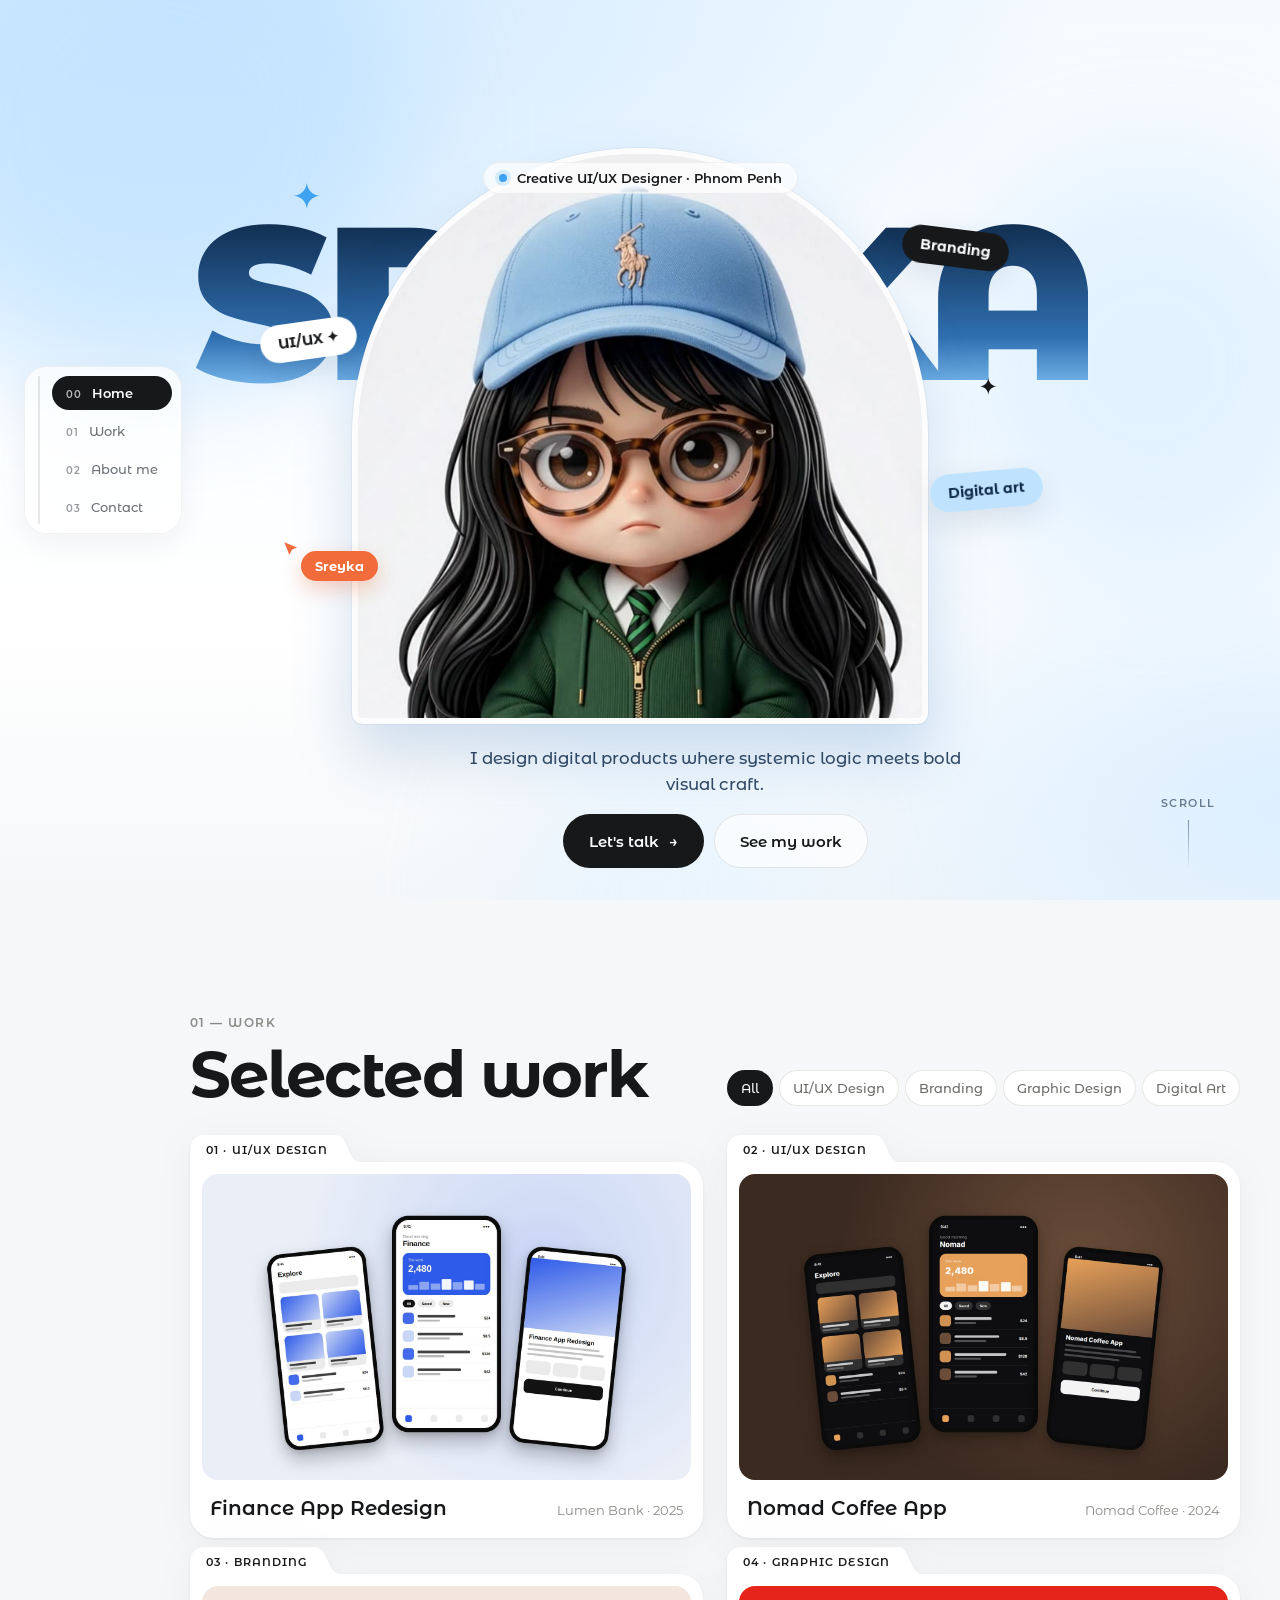
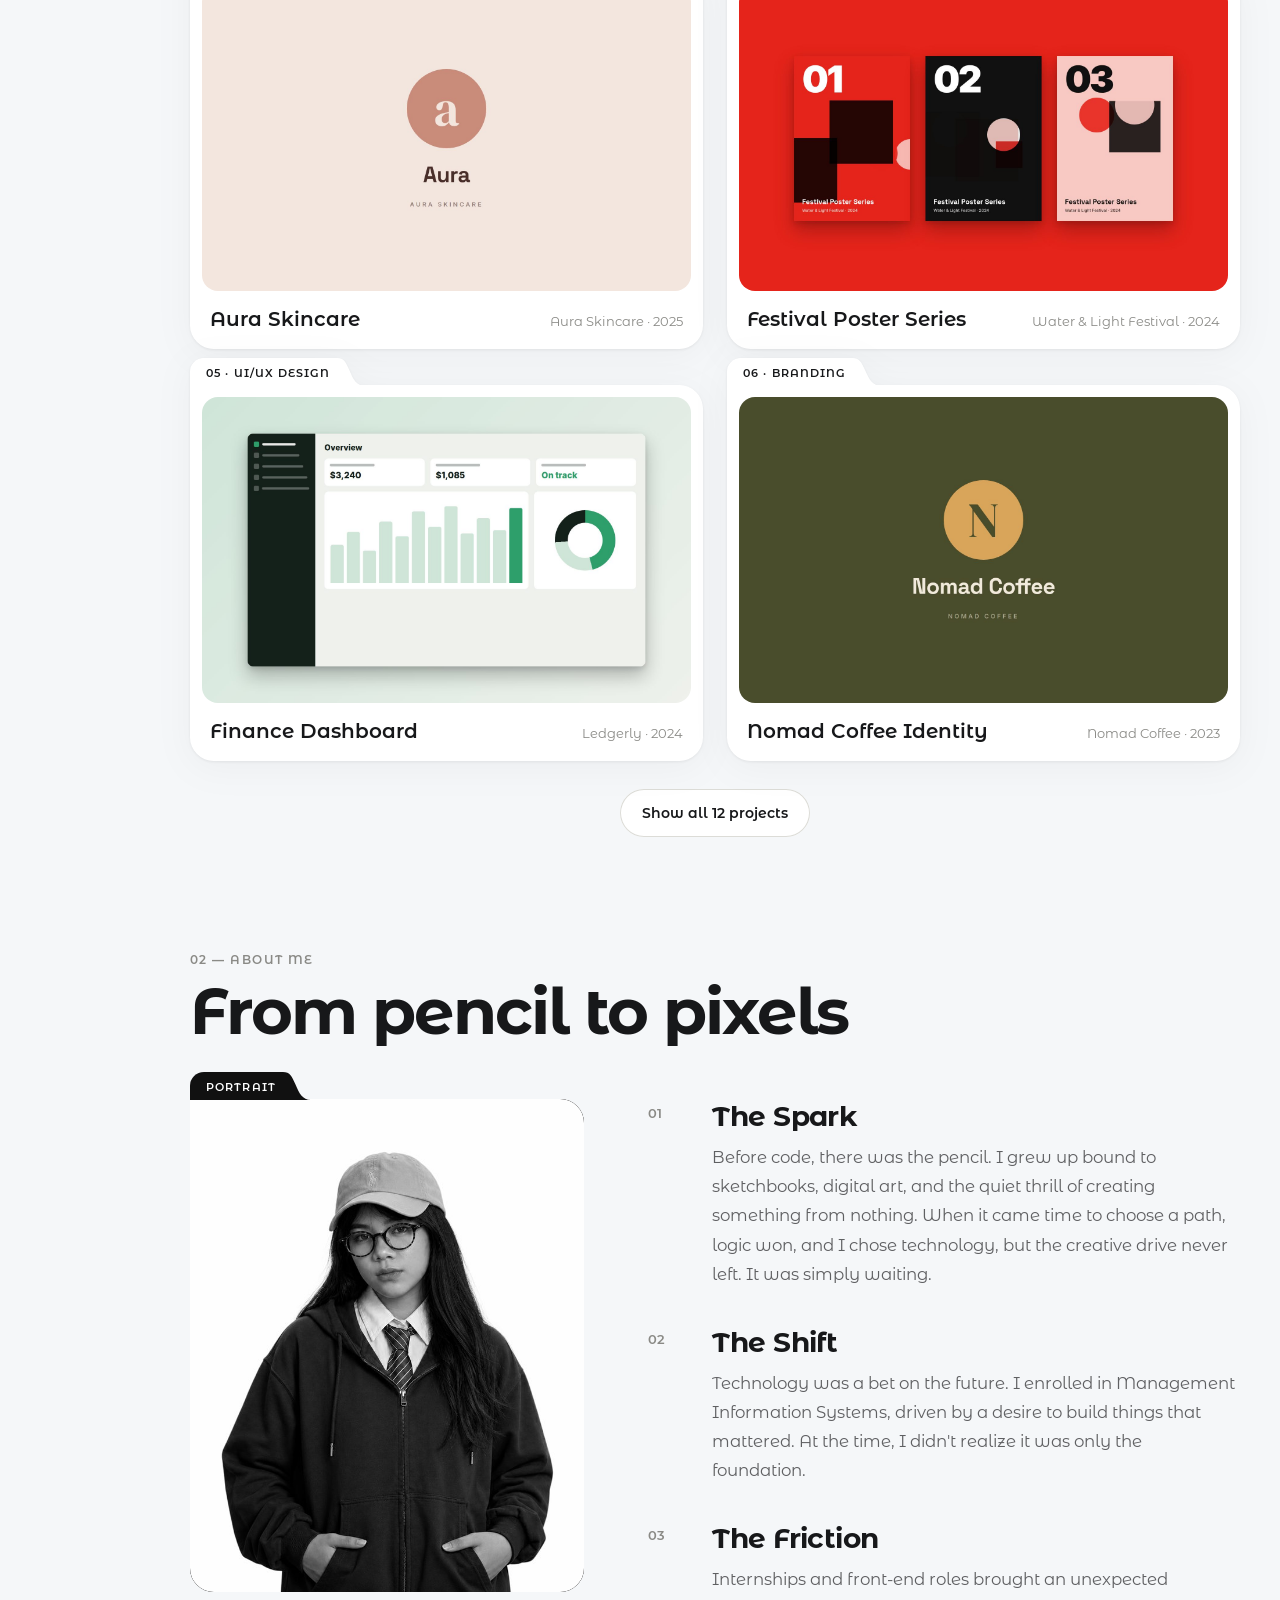
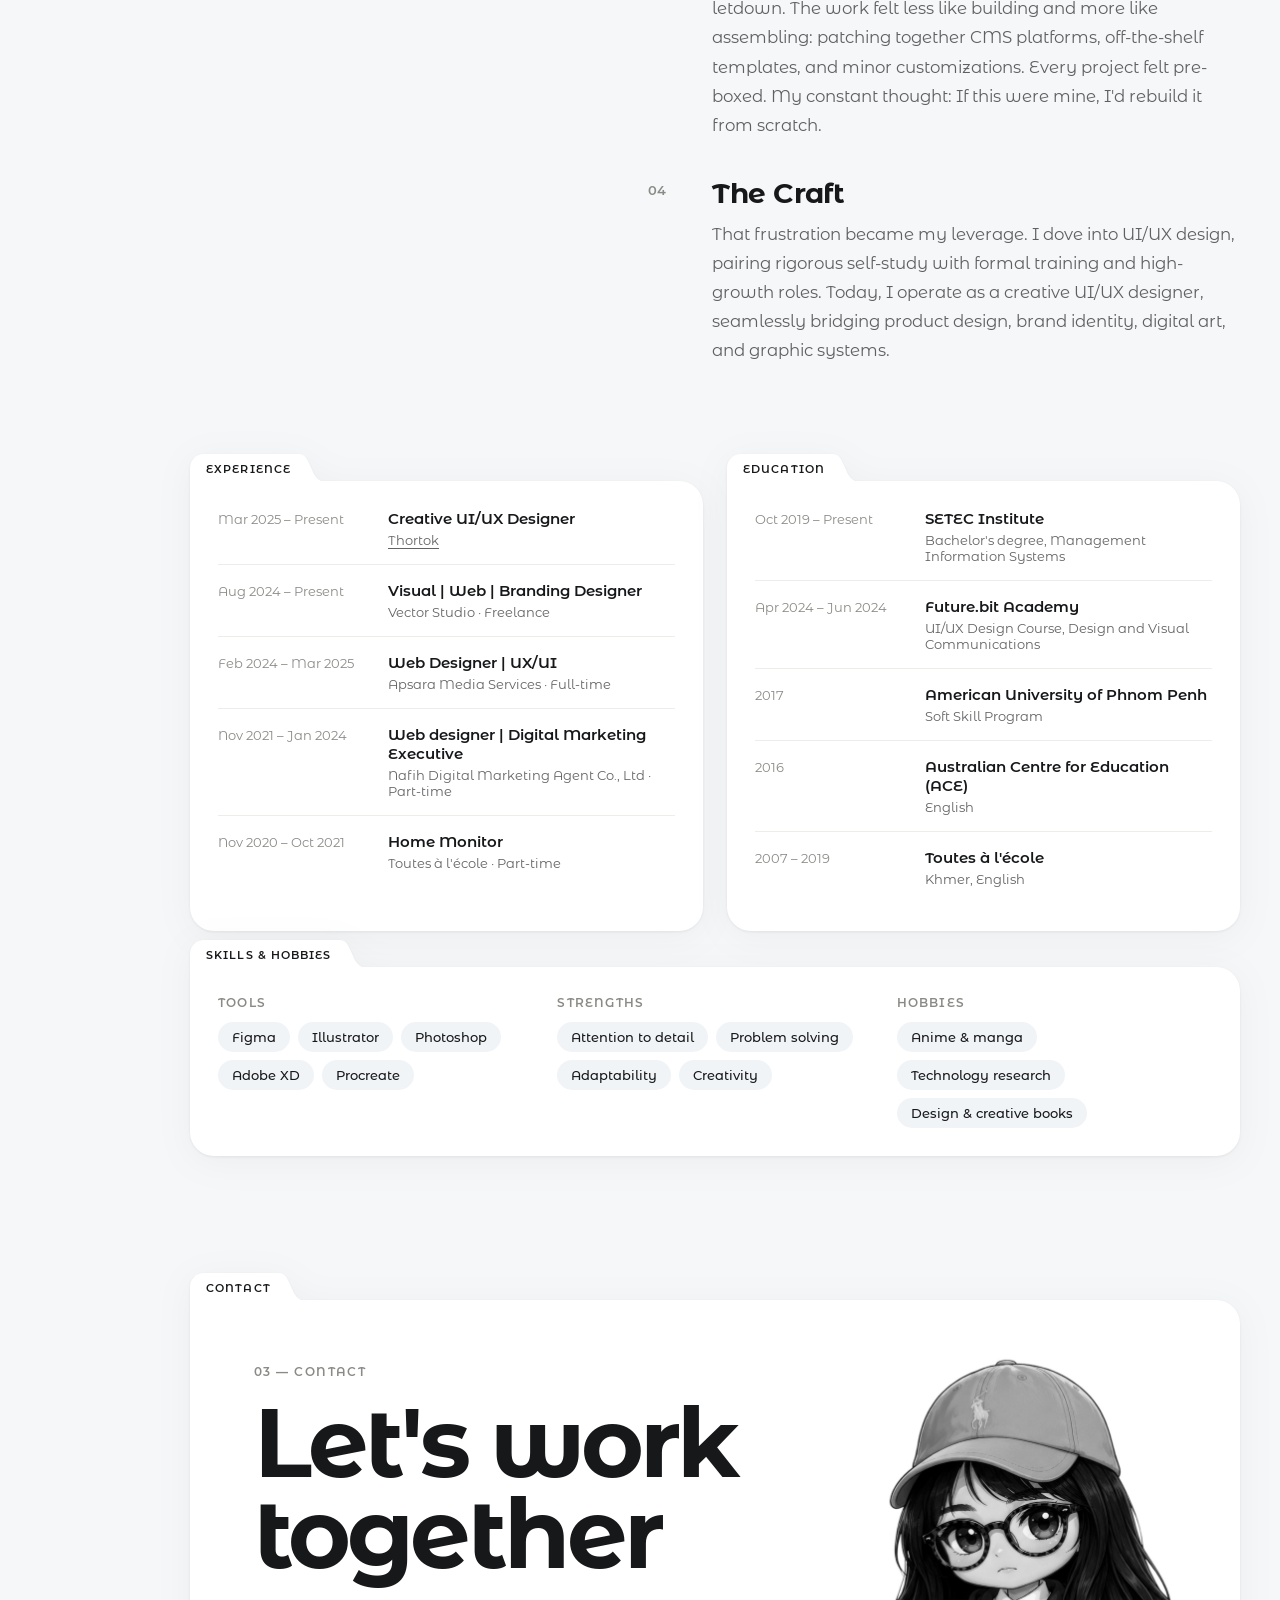
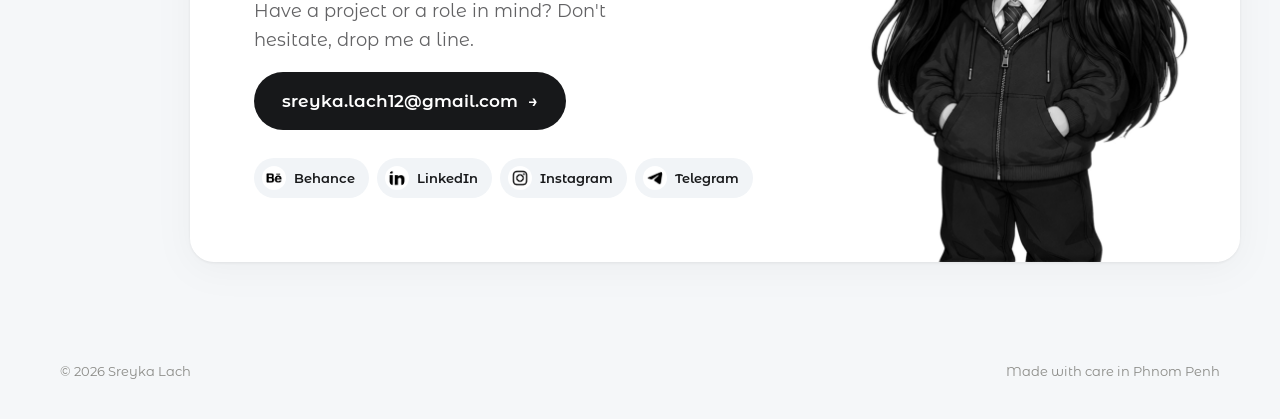
==== preview/index.html @ e3ed3fc5 "Preview hero: original avatar video in an arch window; drop cut-out files Co-Authored-By: Claude Opu" ====
<!DOCTYPE html>
<html lang="en">
<head>
<meta charset="utf-8">
<meta name="viewport" content="width=device-width, initial-scale=1">
<title>Sreyka Lach — Creative UI/UX Designer (preview)</title>
<meta name="description" content="Portfolio of Sreyka Lach, Creative UI/UX Designer based in Phnom Penh, Cambodia.">
<!-- PREVIEW of the long-scroll layout. The live site (../index.html) is unchanged. -->
<meta name="robots" content="noindex">
<link rel="preconnect" href="https://fonts.googleapis.com">
<link rel="preconnect" href="https://fonts.gstatic.com" crossorigin>
<link href="https://fonts.googleapis.com/css2?family=Montserrat+Alternates:wght@400;500;600;700;800;900&display=swap" rel="stylesheet">
<link rel="stylesheet" href="preview-v2.css">
</head>
<body>

<!-- Sticky side menu: follows the scroll, and each item jumps to its section.
     On phones it becomes a small floating bar at the bottom. -->
<nav class="rail" aria-label="Sections">
  <div class="rail-track" aria-hidden="true"><div class="rail-fill" id="rail-fill"></div></div>
  <ol class="rail-list">
    <li><a href="#top" class="rail-link is-active" data-section="top"><span class="rail-num">00</span><span class="rail-label">Home</span></a></li>
    <li><a href="#work" class="rail-link" data-section="work"><span class="rail-num">01</span><span class="rail-label">Work</span></a></li>
    <li><a href="#about" class="rail-link" data-section="about"><span class="rail-num">02</span><span class="rail-label">About me</span></a></li>
    <li><a href="#contact" class="rail-link" data-section="contact"><span class="rail-num">03</span><span class="rail-label">Contact</span></a></li>
  </ol>
</nav>

<!-- back to top: appears once you scroll past the hero; the ring shows how far down the page you are -->
<a href="#top" class="to-top" id="to-top" aria-label="Back to top">
  <svg class="to-top-ring" viewBox="0 0 48 48" aria-hidden="true"><circle cx="24" cy="24" r="22" pathLength="100" class="ring-bg"/><circle cx="24" cy="24" r="22" pathLength="100" class="ring-fill" id="to-top-ring"/></svg>
  <svg class="to-top-arrow" viewBox="0 0 24 24" aria-hidden="true"><path d="M12 19V5M5.5 11.5 12 5l6.5 6.5" fill="none" stroke="currentColor" stroke-width="2.2" stroke-linecap="round" stroke-linejoin="round"/></svg>
</a>

<!-- ============ HERO ============
     Light sky-blue gradient; giant bold name behind; the avatar video in
     front (blended into the background), with floating creator stickers. -->
<section id="top" class="hero" aria-label="Introduction">
  <div class="hero-bg" aria-hidden="true"><span class="blob blob--1"></span><span class="blob blob--2"></span><span class="blob blob--3"></span></div>

    <!-- label + giant name, centred together behind the avatar -->
<div class="hero-center">
  <p class="hero-kicker"><span class="hero-dot" aria-hidden="true"></span>Creative UI/UX Designer · Phnom Penh</p>
  <h1 class="hero-word" aria-label="Sreyka Lach"><span class="hero-word-inner" id="hero-word" aria-hidden="true">SREYKA</span></h1>
</div>

  <div class="hero-avatar" id="hero-avatar">
    <!-- the original avatar video (with its own light background), shown in a rounded window -->
    <video src="../assets/video/home-avatar-v1.mp4" poster="../assets/img/home-avatar-poster-v1.jpg" autoplay muted loop playsinline aria-label="Animated avatar of Sreyka Lach waving"></video>
  </div>

  <div class="stickers" aria-hidden="true">
    <span class="sticker sticker--uiux">UI/UX ✦</span>
    <span class="sticker sticker--brand">Branding</span>
    <span class="sticker sticker--art">Digital art</span>
    <span class="sticker sticker--cursor"><svg viewBox="0 0 12 12"><path d="M1 1 10.5 4.8 6.6 6.6 4.8 10.5Z"/></svg><span>Sreyka</span></span>
    <svg class="sparkle sparkle--1" viewBox="0 0 24 24"><path d="M12 0c1 7 5 11 12 12-7 1-11 5-12 12-1-7-5-11-12-12C7 11 11 7 12 0Z"/></svg>
    <svg class="sparkle sparkle--2" viewBox="0 0 24 24"><path d="M12 0c1 7 5 11 12 12-7 1-11 5-12 12-1-7-5-11-12-12C7 11 11 7 12 0Z"/></svg>
  </div>

  <div class="hero-bottom">
    <div class="hero-intro">
      <p class="hero-lead">I design digital products where systemic logic meets bold visual craft.</p>
      <div class="hero-actions">
        <a href="#contact" class="btn btn--dark btn--hero">Let's talk <span aria-hidden="true">→</span></a>
        <a href="#work" class="btn btn--glass btn--hero">See my work</a>
      </div>
    </div>
    <a href="#work" class="scroll-cue" aria-label="Scroll to work"><span>Scroll</span><span class="scroll-cue-line" aria-hidden="true"></span></a>
  </div>
</section>

<main>

  <!-- ============ 2. SELECTED WORK ============ -->
  <section id="work" class="section" aria-labelledby="work-title">
    <div class="section-head">
      <p class="eyebrow">01 — Work</p>
      <h2 id="work-title" class="section-title">Selected work</h2>
      <div class="filters" id="work-filters" role="group" aria-label="Filter projects"></div>
    </div>
    <div class="work-grid" id="work-grid"></div>
    <div class="work-more"><button type="button" class="btn" id="work-more">Show all projects</button></div>
  </section>

  <!-- ============ 3. ABOUT ============ -->
  <section id="about" class="section" aria-labelledby="about-title">
    <div class="section-head">
      <p class="eyebrow">02 — About me</p>
      <h2 id="about-title" class="section-title">From pencil to pixels</h2>
    </div>
    <div class="about">
      <div class="about-photo-wrap">
        <div class="card card-photo about-photo">
          <span class="tab tab--dark">Portrait</span>
          <img class="cover" src="../assets/img/portrait-about-v2.jpg" alt="Portrait of Sreyka Lach">
        </div>
      </div>
      <div class="story" id="story"></div>
    </div>

    <div class="cv">
      <div class="card cv-card">
        <span class="tab">Experience</span>
        <ol class="cv-list" id="experience"></ol>
      </div>
      <div class="card cv-card">
        <span class="tab">Education</span>
        <ol class="cv-list" id="education"></ol>
      </div>
      <div class="card cv-card cv-card--wide">
        <span class="tab">Skills &amp; hobbies</span>
        <div class="skills">
          <div><p class="mini-label">Tools</p><div class="chips" id="tools"></div></div>
          <div><p class="mini-label">Strengths</p><div class="chips" id="strengths"></div></div>
          <div><p class="mini-label">Hobbies</p><div class="chips" id="hobbies"></div></div>
        </div>
      </div>
    </div>
  </section>

  <!-- ============ 4. CONTACT ============ -->
  <section id="contact" class="section section--last" aria-labelledby="contact-title">
    <div class="card contact">
      <span class="tab">Contact</span>
      <div class="contact-text">
        <p class="eyebrow">03 — Contact</p>
        <h2 id="contact-title" class="contact-title">Let's work<br>together</h2>
        <p class="contact-note">Have a project or a role in mind? Don't hesitate, drop me a line.</p>
        <a class="btn btn--dark btn--big" href="mailto:sreyka.lach12@gmail.com">sreyka.lach12@gmail.com <span aria-hidden="true">→</span></a>
        <ul class="socials" id="socials"></ul>
      </div>
      <img class="contact-img" src="../assets/img/portrait-contact-v4.jpg" alt="" aria-hidden="true">
    </div>
  </section>

</main>

<footer class="footer">
  <span>© <span id="year">2026</span> Sreyka Lach</span>
  <span>Made with care in Phnom Penh</span>
</footer>

<script src="../js/work-projects-v7.js"></script>
<script src="preview-v2.js"></script>
</body>
</html>
---- preview/preview-v2.css ----
/* Long-scroll PREVIEW — same look as the live site (off-white page,
   white folder cards with S-curve tabs, black accents). */
:root {
  --page: #F5F7F9;
  --card: #FFFFFF;
  --ink: #17181A;
  --ink-2: rgba(23,24,26,0.68);
  --muted: #8A8A86;
  --chip: #F1F4F7;
  --sky: #CFE9FF;
  --rail-w: 150px;
  --radius: 24px;
  --tab-h: 28px;
  --max: 1240px;
  --gutter: clamp(16px, 4vw, 40px);
}

* { box-sizing: border-box; }
html { scroll-behavior: smooth; scroll-padding-top: 24px; overflow-x: clip; }
@media (prefers-reduced-motion: reduce) { html { scroll-behavior: auto; } }
body {
  margin: 0; background: var(--page); color: var(--ink);
  font-family: 'Montserrat Alternates', sans-serif;
  -webkit-font-smoothing: antialiased;
}
img, video { display: block; max-width: 100%; }
a { color: inherit; }
h1, h2, h3, p { margin: 0; }
main { max-width: var(--max); margin: 0 auto; padding: 0 var(--gutter); }
/* room for the side menu on wide screens */
@media (min-width: 1000px) {
  main, .footer { max-width: calc(var(--max) + var(--rail-w)); padding-left: calc(var(--rail-w) + var(--gutter)); }
}

/* ---------- folder cards ---------- */
.card {
  position: relative; display: block;
  background: var(--card); border-radius: var(--radius);
  border-top-left-radius: 0;
  filter: drop-shadow(0 1px 1.5px rgba(0,0,0,0.07)) drop-shadow(0 6px 18px rgba(0,0,0,0.04));
  margin-top: var(--tab-h);
  text-decoration: none; color: inherit;
}
.card-photo { background: #111; filter: none; }
.card-photo > .cover, .card-photo > .scrim { border-radius: inherit; }
.tab {
  position: absolute; left: 0; bottom: 100%; z-index: 2;
  height: var(--tab-h); margin-bottom: -1px; max-width: calc(100% - 44px);
  display: flex; align-items: center; padding: 2px 4px 0 16px;
  background: var(--tab-bg, #FFFFFF); color: var(--tab-ink, var(--ink));
  border-radius: 14px 0 0 0;
  font-size: 11px; font-weight: 600; letter-spacing: 0.1em; text-transform: uppercase; white-space: nowrap;
}
.tab::after {
  content: ''; position: absolute; top: 0; bottom: 0;
  left: calc(100% - 1px); width: calc(var(--tab-h) * 1.3); background: inherit;
  -webkit-mask: url("data:image/svg+xml,%3Csvg xmlns='http://www.w3.org/2000/svg' viewBox='0 0 36 28' preserveAspectRatio='none'%3E%3Cpath d='M0 0H4C11 0 13 4.5 16.5 12.5C20 21 23.5 28 32 28H36V28H0Z'/%3E%3C/svg%3E") 0 0 / 100% 100% no-repeat;
          mask: url("data:image/svg+xml,%3Csvg xmlns='http://www.w3.org/2000/svg' viewBox='0 0 36 28' preserveAspectRatio='none'%3E%3Cpath d='M0 0H4C11 0 13 4.5 16.5 12.5C20 21 23.5 28 32 28H36V28H0Z'/%3E%3C/svg%3E") 0 0 / 100% 100% no-repeat;
}
.tab--dark { --tab-bg: #111111; --tab-ink: #FFFFFF; }
.cover { position: absolute; inset: 0; width: 100%; height: 100%; object-fit: cover; background: center / cover no-repeat #222; }
.scrim { position: absolute; inset: 0; pointer-events: none; background: linear-gradient(180deg, rgba(0,0,0,0) 45%, rgba(0,0,0,0.7)); }

/* ---------- buttons, chips ---------- */
.btn {
  display: inline-flex; align-items: center; gap: 10px;
  height: 48px; padding: 0 22px; border-radius: 999px;
  background: #FFFFFF; color: var(--ink); box-shadow: inset 0 0 0 1px #DCDCD7;
  font: inherit; font-size: 14px; font-weight: 600; text-decoration: none; cursor: pointer; border: 0;
  transition: background .2s ease, color .2s ease, box-shadow .2s ease;
}
.btn:hover { background: var(--ink); color: #FFFFFF; box-shadow: none; }
.btn--dark { background: var(--ink); color: #FFFFFF; box-shadow: none; }
.btn--dark:hover { background: #3A3B3E; }
.btn--big { height: 58px; padding: 0 28px; font-size: clamp(14px, 1.6vw, 17px); }
.btn:focus-visible { outline: 2px solid #4C9EFF; outline-offset: 3px; }
.chips { display: flex; flex-wrap: wrap; gap: 8px; }
.chip { padding: 7px 14px; border-radius: 999px; background: var(--chip); font-size: 13px; font-weight: 500; }
.chip--glass {
  width: fit-content; padding: 5px 12px; font-size: 11px; font-weight: 600; color: #FFFFFF;
  background: rgba(255,255,255,0.16); border: 1px solid rgba(255,255,255,0.3);
  backdrop-filter: blur(12px); -webkit-backdrop-filter: blur(12px);
}

/* ---------- section scaffolding ---------- */
.section { padding: clamp(56px, 9vw, 120px) 0 0; }
.section--last { padding-bottom: clamp(40px, 6vw, 80px); }
.section-head { display: flex; flex-wrap: wrap; align-items: flex-end; gap: 12px 24px; margin-bottom: 28px; }
.eyebrow { width: 100%; font-size: 12px; font-weight: 600; color: var(--muted); text-transform: uppercase; letter-spacing: 0.12em; }
.section-title { font-size: clamp(32px, 5vw, 64px); font-weight: 700; letter-spacing: -0.03em; line-height: 1; margin-right: auto; }

/* ---------- 2. work ---------- */
.filters { display: flex; flex-wrap: wrap; gap: 6px; }
.filter {
  height: 36px; padding: 0 14px; border-radius: 999px; border: 0; cursor: pointer;
  background: #FFFFFF; box-shadow: inset 0 0 0 1px #E6E6E2; color: #6B6B67;
  font: inherit; font-size: 13px; font-weight: 500;
}
.filter:hover { color: var(--ink); }
.filter[aria-pressed="true"] { background: var(--ink); color: #FFFFFF; box-shadow: none; }
.work-grid { display: grid; grid-template-columns: repeat(2, 1fr); gap: 8px 24px; }
.project { padding: 12px 12px 18px; }
.project-img {
  aspect-ratio: 16 / 10; border-radius: 16px; background: center / cover no-repeat #EEE;
  transition: transform .5s cubic-bezier(.2,.7,.2,1);
}
.project:hover .project-img { transform: scale(0.985); }
.project-meta { display: flex; justify-content: space-between; align-items: baseline; gap: 12px; padding: 16px 8px 0; }
.project-title { font-size: clamp(16px, 1.6vw, 20px); font-weight: 600; }
.project-sub { font-size: 13px; color: var(--muted); white-space: nowrap; }
.project:focus-visible { outline: 2px solid #4C9EFF; outline-offset: 4px; }
.work-more { display: flex; justify-content: center; margin-top: 28px; }

/* ---------- 3. about ---------- */
.about { display: grid; grid-template-columns: 0.8fr 1.2fr; gap: 24px clamp(24px, 5vw, 72px); align-items: start; }
.about-photo-wrap { position: sticky; top: 90px; }
.about-photo { aspect-ratio: 4 / 5; overflow: visible; }
.about-photo .cover { object-position: center 15%; }
.story { display: flex; flex-direction: column; gap: 36px; padding-top: var(--tab-h); }
.chapter { display: grid; grid-template-columns: 48px 1fr; gap: 0 16px; }
.chapter-num { font-size: 13px; font-weight: 600; color: var(--muted); padding-top: 6px; }
.chapter-title { font-size: clamp(20px, 2.2vw, 28px); font-weight: 700; letter-spacing: -0.02em; margin-bottom: 10px; }
.chapter-text { font-size: clamp(15px, 1.3vw, 17px); line-height: 1.75; color: var(--ink-2); max-width: 60ch; }

.cv { display: grid; grid-template-columns: 1fr 1fr; gap: 8px 24px; margin-top: clamp(48px, 7vw, 88px); }
.cv-card { padding: 28px; }
.cv-card--wide { grid-column: 1 / -1; }
.cv-list { list-style: none; margin: 0; padding: 0; }
.cv-item { display: grid; grid-template-columns: 150px 1fr; gap: 4px 20px; padding: 16px 0; border-top: 1px solid #EDEDEA; }
.cv-item:first-child { border-top: 0; padding-top: 0; }
.cv-years { font-size: 13px; color: var(--muted); padding-top: 2px; }
.cv-title { font-size: 15px; font-weight: 600; }
.cv-place { display: block; margin-top: 4px; font-size: 13px; color: var(--ink-2); }
a.cv-place { text-decoration: underline; text-underline-offset: 3px; }
.skills { display: grid; grid-template-columns: repeat(3, 1fr); gap: 24px; }
.mini-label { font-size: 12px; font-weight: 600; color: var(--muted); text-transform: uppercase; letter-spacing: 0.1em; margin-bottom: 12px; }

/* ---------- 4. contact ---------- */
.contact {
  display: grid; grid-template-columns: 1.2fr 0.8fr; align-items: end;
  overflow: visible; min-height: 520px;
}
.contact-text { padding: clamp(28px, 5vw, 64px); display: flex; flex-direction: column; align-items: flex-start; gap: 18px; align-self: center; }
.contact .eyebrow { width: auto; }
.contact-title { font-size: clamp(44px, 7.5vw, 104px); font-weight: 700; line-height: 0.95; letter-spacing: -0.04em; }
.contact-note { font-size: clamp(15px, 1.4vw, 18px); color: var(--ink-2); max-width: 34ch; line-height: 1.6; }
.socials { list-style: none; margin: 10px 0 0; padding: 0; display: flex; flex-wrap: wrap; gap: 8px; }
.social {
  display: inline-flex; align-items: center; gap: 8px; height: 40px; padding: 0 14px 0 8px;
  border-radius: 999px; background: var(--chip); text-decoration: none; font-size: 13px; font-weight: 600;
  transition: background .2s ease;
}
.social:hover { background: #E8E8E4; }
.social img { width: 24px; height: 24px; border-radius: 50%; background: #FFFFFF; padding: 3px; object-fit: contain; filter: grayscale(1); }
.contact-img { width: 100%; max-height: 560px; object-fit: contain; object-position: bottom; border-bottom-right-radius: var(--radius); }

.footer {
  max-width: var(--max); margin: 0 auto; padding: 24px var(--gutter) 40px;
  display: flex; justify-content: space-between; font-size: 13px; color: var(--muted);
}
.footer a { text-decoration: none; }
.footer a:hover { color: var(--ink); }

/* ---------- reveal on scroll ---------- */
.reveal { opacity: 0; transform: translateY(18px); transition: opacity .6s ease, transform .6s cubic-bezier(.2,.7,.2,1); }
.reveal.is-in { opacity: 1; transform: none; }

/* ---------- tablet ---------- */
@media (max-width: 1000px) {
  .skills { grid-template-columns: 1fr 1fr; }
}

/* ---------- phone ---------- */
@media (max-width: 700px) {
  :root { --tab-h: 26px; }
  .work-grid, .cv { grid-template-columns: 1fr; }
  .about { grid-template-columns: 1fr; }
  .about-photo-wrap { position: static; }
  .about-photo { aspect-ratio: 1 / 1; }
  .story { padding-top: 0; }
  .chapter { grid-template-columns: 36px 1fr; }
  .cv-card { padding: 22px 20px; }
  .cv-item { grid-template-columns: 1fr; }
  .skills { grid-template-columns: 1fr; }
  .contact { grid-template-columns: 1fr; min-height: 0; }
  .contact-img { max-height: 340px; }
  .btn--big { width: 100%; justify-content: center; }
  .project-meta { flex-direction: column; gap: 4px; }
}


/* =================================================================
   SIDE MENU (sticky, left) — follows the scroll; click to jump
   ================================================================= */
.rail {
  position: fixed; z-index: 30; left: 24px; top: 50%; transform: translateY(-50%);
  display: flex; gap: 12px; padding: 10px 10px 10px 14px; border-radius: 22px;
  background: rgba(255,255,255,0.72); box-shadow: inset 0 0 0 1px rgba(23,24,26,0.06), 0 8px 30px rgba(15,40,70,0.06);
  backdrop-filter: blur(14px); -webkit-backdrop-filter: blur(14px);
}
.rail-track { position: relative; width: 2px; border-radius: 2px; background: rgba(23,24,26,0.1); overflow: hidden; }
.rail-fill { position: absolute; inset: 0; background: var(--ink); transform-origin: top; transform: scaleY(0); }
.rail-list { list-style: none; margin: 0; padding: 0; display: flex; flex-direction: column; gap: 4px; }
.rail-link {
  display: flex; align-items: baseline; gap: 10px; padding: 9px 14px; border-radius: 999px;
  color: #6B6F75; text-decoration: none; font-size: 13px; font-weight: 500; white-space: nowrap;
  transition: background .25s ease, color .25s ease;
}
.rail-num { font-size: 10px; font-weight: 600; letter-spacing: 0.08em; opacity: 0.7; }
.rail-link:hover { color: var(--ink); background: rgba(23,24,26,0.05); }
.rail-link.is-active { background: var(--ink); color: #FFFFFF; font-weight: 600; }
.rail-link:focus-visible { outline: 2px solid #4C9EFF; outline-offset: 2px; }

/* =================================================================
   BACK TO TOP — progress ring shows how far down the page you are
   ================================================================= */
.to-top {
  position: fixed; z-index: 30; right: 24px; bottom: 24px;
  width: 52px; height: 52px; border-radius: 50%;
  display: grid; place-items: center; color: var(--ink);
  background: rgba(255,255,255,0.9); box-shadow: 0 8px 24px rgba(15,40,70,0.12);
  backdrop-filter: blur(10px); -webkit-backdrop-filter: blur(10px);
  opacity: 0; transform: translateY(14px) scale(0.9); pointer-events: none;
  transition: opacity .3s ease, transform .3s ease, background .2s ease, color .2s ease;
}
.to-top.is-visible { opacity: 1; transform: none; pointer-events: auto; }
.to-top:hover { background: var(--ink); color: #FFFFFF; }
.to-top:focus-visible { outline: 2px solid #4C9EFF; outline-offset: 3px; }
.to-top-ring { position: absolute; inset: 0; transform: rotate(-90deg); }
.to-top-ring circle { fill: none; stroke-width: 2.5; }
.ring-bg { stroke: rgba(23,24,26,0.08); }
.ring-fill { stroke: currentColor; stroke-dasharray: 100; stroke-dashoffset: 100; stroke-linecap: round; }
.to-top-arrow { width: 20px; height: 20px; }

/* =================================================================
   HERO — light sky gradient, giant name behind, avatar in front
   ================================================================= */
.hero {
  position: relative; isolation: isolate; overflow: hidden;
  height: 100svh; min-height: 620px; max-height: 1100px;
  padding: 28px var(--gutter) 32px;
  display: flex; flex-direction: column; justify-content: flex-end;
  background:
    radial-gradient(110% 80% at 15% 0%, #CDE8FF 0%, rgba(205,232,255,0) 62%),
    radial-gradient(80% 70% at 100% 90%, #DDEFFF 0%, rgba(221,239,255,0) 60%),
    linear-gradient(180deg, #F4FAFF 0%, #FFFFFF 70%, var(--page) 100%);
}
@media (min-width: 1000px) { .hero { padding-left: calc(var(--rail-w) + var(--gutter) + 24px); padding-right: calc(var(--gutter) + 24px); } }
/* slow-drifting soft light blobs */
.hero-bg { position: absolute; inset: 0; z-index: -1; pointer-events: none; }
.blob { position: absolute; border-radius: 50%; filter: blur(60px); opacity: 0.7; animation: drift 18s ease-in-out infinite alternate; }
.blob--1 { width: 40vw; height: 40vw; left: -8vw; top: -10vw; background: #BFE2FF; }
.blob--2 { width: 32vw; height: 32vw; right: -6vw; top: 18%; background: #D9EEFF; animation-duration: 22s; }
.blob--3 { width: 26vw; height: 26vw; left: 38%; bottom: -12vw; background: #E6F4FF; animation-duration: 26s; }
@keyframes drift { from { transform: translate(0,0) scale(1); } to { transform: translate(4vw, 3vw) scale(1.12); } }

.hero-bottom { position: relative; z-index: 3; opacity: var(--hero-fade, 1); }
.hero-kicker {
  display: inline-flex; align-items: center; gap: 10px; width: fit-content;
  padding: 8px 16px; border-radius: 999px; background: rgba(255,255,255,0.7);
  box-shadow: inset 0 0 0 1px rgba(23,24,26,0.06);
  font-size: 13px; font-weight: 600; color: var(--ink);
  animation: rise .8s .1s cubic-bezier(.2,.7,.2,1) both;
}
.hero-dot { width: 8px; height: 8px; border-radius: 50%; background: #3FA2F0; box-shadow: 0 0 0 4px rgba(63,162,240,0.18); }

/* label pill + giant name, centred on the screen, behind the avatar */
.hero-center {
  position: absolute; left: 0; right: 0; top: 0; bottom: var(--hero-bottom-h, 170px);
  display: flex; flex-direction: column; align-items: center; justify-content: center;
  gap: clamp(10px, 1.6vw, 22px); padding-bottom: var(--center-lift, 14%);
  pointer-events: none;
}
.hero-kicker { position: relative; z-index: 3; opacity: var(--hero-fade, 1); }
.hero-word {
  position: relative; z-index: 0;
  margin: 0; text-align: center;
  animation: wordIn 1.1s .15s cubic-bezier(.2,.7,.2,1) both;
}
.hero-word-inner {
  display: inline-block; will-change: transform;
  font-size: clamp(96px, 17vw, 300px); font-weight: 900; line-height: 0.8; letter-spacing: -0.05em;
  background: linear-gradient(180deg, #0F2A4A 0%, #2F6FB0 70%, #79B9EE 100%);
  -webkit-background-clip: text; background-clip: text; color: transparent;
}
@keyframes wordIn { from { opacity: 0; transform: translateY(40px); letter-spacing: 0.02em; } to { opacity: 1; transform: none; } }

/* avatar video, blended into the gradient (its light-grey backdrop disappears) */
.hero-avatar {
  position: absolute; z-index: 1; left: 50%; bottom: calc(var(--hero-bottom-h, 170px) + 6px); transform: translateX(-50%);
  height: var(--avatar-h, 64%); aspect-ratio: 1; pointer-events: none;
}

.hero-avatar video {
  display: block; width: 100%; height: 100%; object-fit: cover; object-position: 50% 30%;
  background: #EDEDEF;
  /* arch-shaped window with a soft white rim and a sky-tinted shadow */
  border-radius: 999px 999px 36px 36px;
  border: 6px solid rgba(255,255,255,0.85);
  box-shadow: 0 30px 60px rgba(47,111,176,0.22), 0 0 0 1px rgba(15,42,74,0.05);
  animation: avatarIn 1.2s .35s cubic-bezier(.2,.7,.2,1) both;
}
@keyframes avatarIn { from { opacity: 0; transform: translateY(40px) scale(0.96); } to { opacity: 1; transform: none; } }

/* floating creator stickers, placed around the avatar */
.stickers {
  position: absolute; z-index: 2; left: 50%; bottom: calc(var(--hero-bottom-h, 170px) + 6px); transform: translateX(-50%);
  height: var(--avatar-h, 64%); aspect-ratio: 1; pointer-events: none;
}

.sticker {
  position: absolute; display: inline-flex; align-items: center; gap: 6px;
  padding: 10px 18px; border-radius: 999px; white-space: nowrap;
  font-size: clamp(12px, 1.1vw, 15px); font-weight: 700;
  box-shadow: 0 10px 30px rgba(15,40,70,0.12);
  animation: pop .6s cubic-bezier(.3,1.6,.5,1) both, bob 5s ease-in-out infinite;
}
.sticker--uiux { left: -16%; top: 30%; background: #FFFFFF; color: var(--ink); rotate: -8deg; animation-delay: .9s, 1.5s; }
.sticker--brand { right: -14%; top: 14%; background: var(--ink); color: #FFFFFF; rotate: 7deg; animation-delay: 1.05s, 0s; }
.sticker--art { right: -20%; top: 56%; background: #BFE3FF; color: #0F2A4A; rotate: -5deg; animation-delay: 1.2s, .8s; }
.sticker--cursor { left: -12%; top: 70%; padding: 0; box-shadow: none; gap: 2px; animation-delay: 1.35s, 2.2s; }
.sticker--cursor svg { width: 16px; height: 16px; fill: #F26B3A; align-self: flex-start; margin-top: -10px; }
.sticker--cursor span { padding: 7px 14px; border-radius: 999px; background: #F26B3A; color: #FFFFFF; font-size: 13px; box-shadow: 0 8px 20px rgba(242,107,58,0.3); }
.sparkle { position: absolute; width: clamp(18px, 2vw, 28px); animation: pop .6s 1.4s both, twinkle 3s 2s ease-in-out infinite; }
.sparkle--1 { left: -10%; top: 6%; fill: #3FA2F0; }
.sparkle--2 { right: -12%; top: 40%; width: clamp(12px, 1.3vw, 18px); fill: var(--ink); animation-delay: 1.5s, 2.6s; }
@keyframes pop { from { opacity: 0; scale: 0.4; } to { opacity: 1; scale: 1; } }
@keyframes bob { 0%, 100% { transform: translateY(0); } 50% { transform: translateY(-8px); } }
@keyframes twinkle { 0%, 100% { opacity: 1; scale: 1; } 50% { opacity: 0.5; scale: 0.8; } }

.hero-bottom { display: flex; justify-content: center; align-items: flex-end; }
.hero-intro { max-width: 520px; display: flex; flex-direction: column; align-items: center; text-align: center; gap: 16px; animation: rise .9s .6s cubic-bezier(.2,.7,.2,1) both; }
.hero-lead { font-size: clamp(15px, 1.3vw, 18px); line-height: 1.55; font-weight: 500; color: rgba(15,42,74,0.85); }
.hero-actions { display: flex; flex-wrap: wrap; justify-content: center; gap: 10px; }
.btn--hero { height: 54px; padding: 0 26px; font-size: 15px; }
.btn--glass { background: rgba(255,255,255,0.7); box-shadow: inset 0 0 0 1px rgba(23,24,26,0.1); backdrop-filter: blur(10px); -webkit-backdrop-filter: blur(10px); }
.scroll-cue { position: absolute; right: 0; bottom: 0; display: flex; flex-direction: column; align-items: center; gap: 10px; font-size: 11px; font-weight: 600; letter-spacing: 0.14em; text-transform: uppercase; color: rgba(15,42,74,0.6); text-decoration: none; animation: rise .9s .8s both; }
.scroll-cue-line { width: 1px; height: 48px; background: linear-gradient(rgba(15,42,74,0.5), rgba(15,42,74,0)); animation: cue 2s ease-in-out infinite; transform-origin: top; }
@keyframes cue { 0% { transform: scaleY(0); } 50% { transform: scaleY(1); } 100% { transform: scaleY(1); opacity: 0; } }
@keyframes rise { from { opacity: 0; transform: translateY(16px); } to { opacity: 1; transform: none; } }

@media (prefers-reduced-motion: reduce) {
  .blob, .sticker, .sparkle, .scroll-cue-line { animation: none !important; }
  .hero-word, .hero-avatar video, .hero-kicker, .hero-intro, .scroll-cue { animation: none !important; }
}

/* ---------- tablet & phone: menu becomes a floating bottom bar ---------- */
@media (max-width: 999px) {
  .rail {
    top: auto; bottom: 14px; left: 50%; transform: translateX(-50%);
    padding: 5px; border-radius: 999px; gap: 0;
  }
  .rail-track, .rail-num { display: none; }
  .rail-list { flex-direction: row; gap: 2px; }
  .rail-link { padding: 9px 14px; }
  .to-top { right: 14px; bottom: 76px; width: 46px; height: 46px; }
  .footer { padding-bottom: 96px; }
  .hero { min-height: 640px; max-height: none; padding-bottom: 88px; }
  .hero { --avatar-h: 56%; }
}
@media (max-width: 700px) {
  .hero { padding-top: 18px; }
  .hero-word-inner { font-size: 24vw; }
  .hero { --hero-bottom-h: 250px; --avatar-h: 40%; --center-lift: 40%; }
  .hero-kicker { font-size: 12px; padding: 6px 12px; }
  /* the avatar frame is wider than a phone: place the stickers across the screen instead */
  .stickers { aspect-ratio: auto; width: 100vw; }
  .hero-bottom { flex-direction: column; align-items: stretch; }
  .hero-intro { max-width: none; align-items: stretch; }
  .hero-actions .btn--hero { flex: 1; justify-content: center; }
  .scroll-cue { display: none; }
  .sticker { padding: 7px 12px; font-size: 11px; }
  .sticker--art { right: 4%; top: 58%; }
  .sticker--uiux { left: 4%; }
  .sticker--brand { right: 6%; }
  .sticker--cursor { left: 6%; }
  .sparkle--1 { left: 12%; }
  .sparkle--2 { right: 10%; }
  .rail-link { padding: 8px 11px; font-size: 12px; }
}
@media (max-width: 360px) { .rail-link { padding: 8px 8px; } }
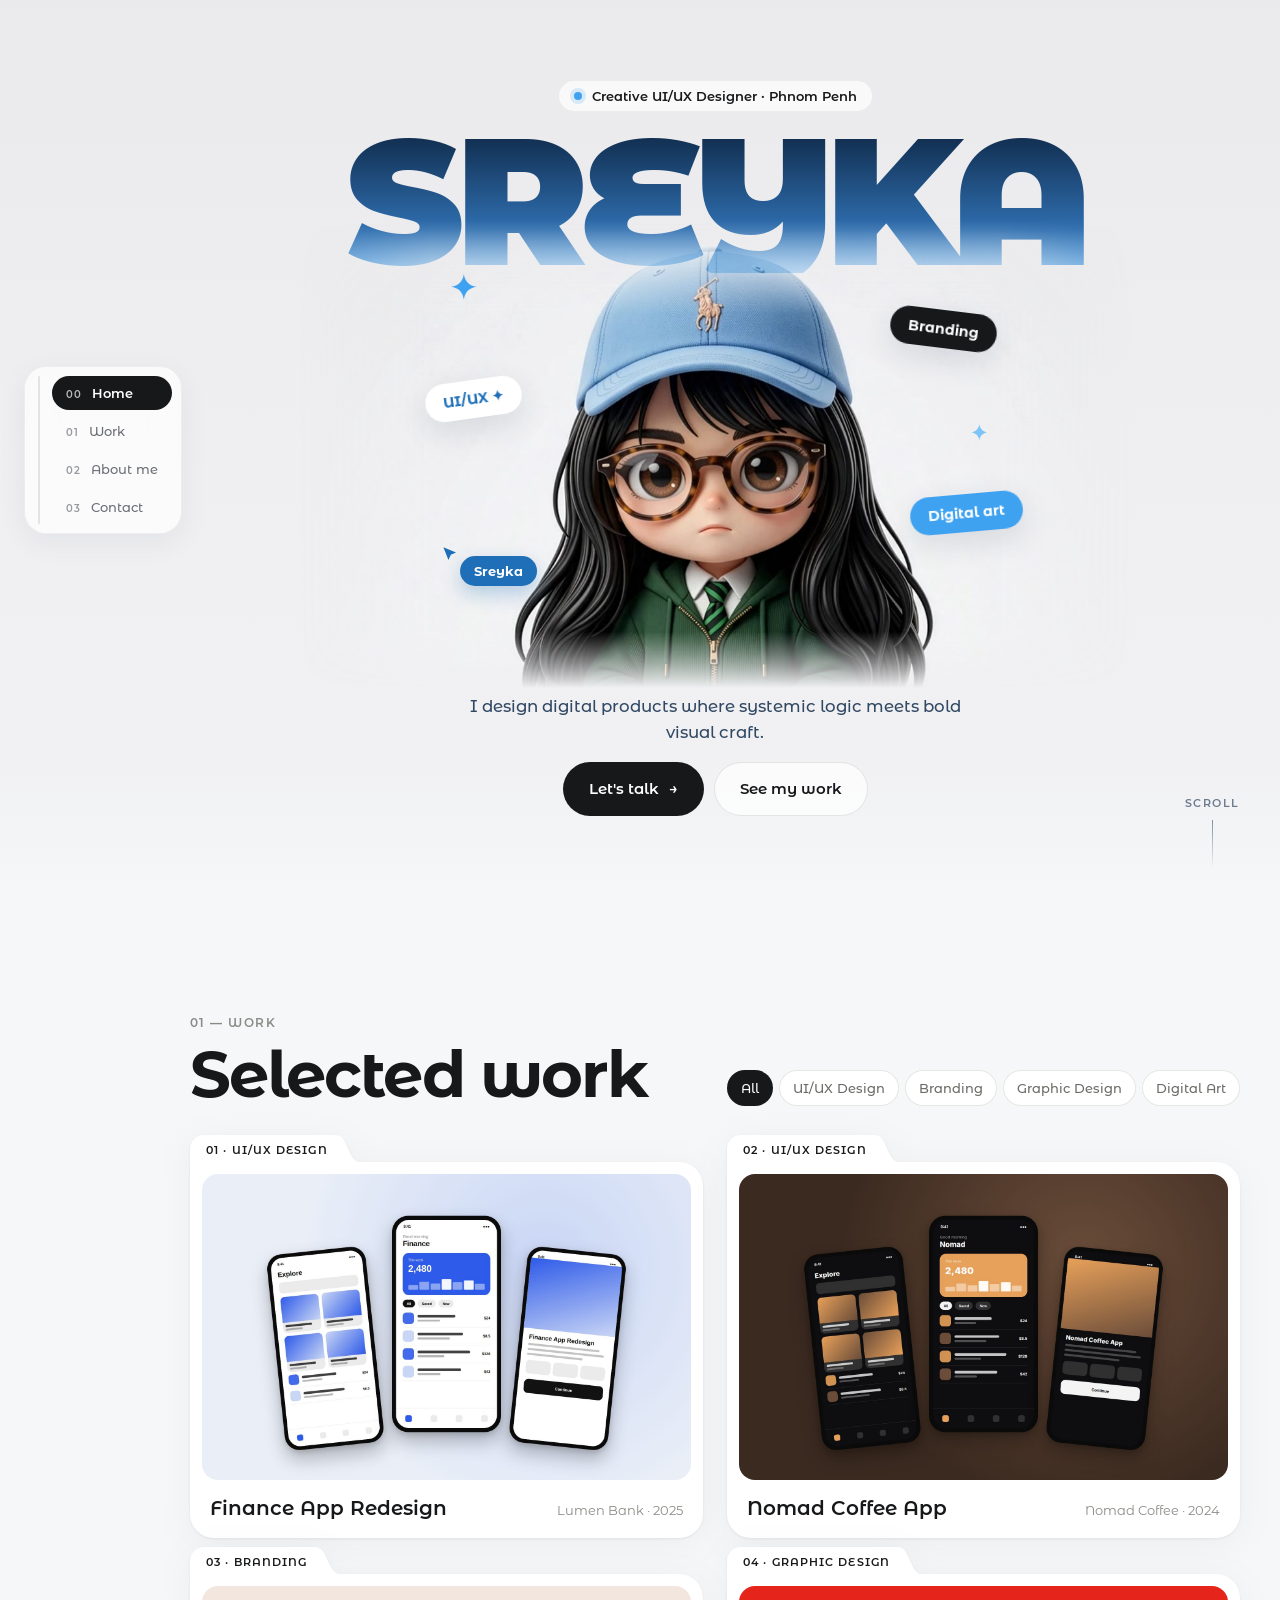
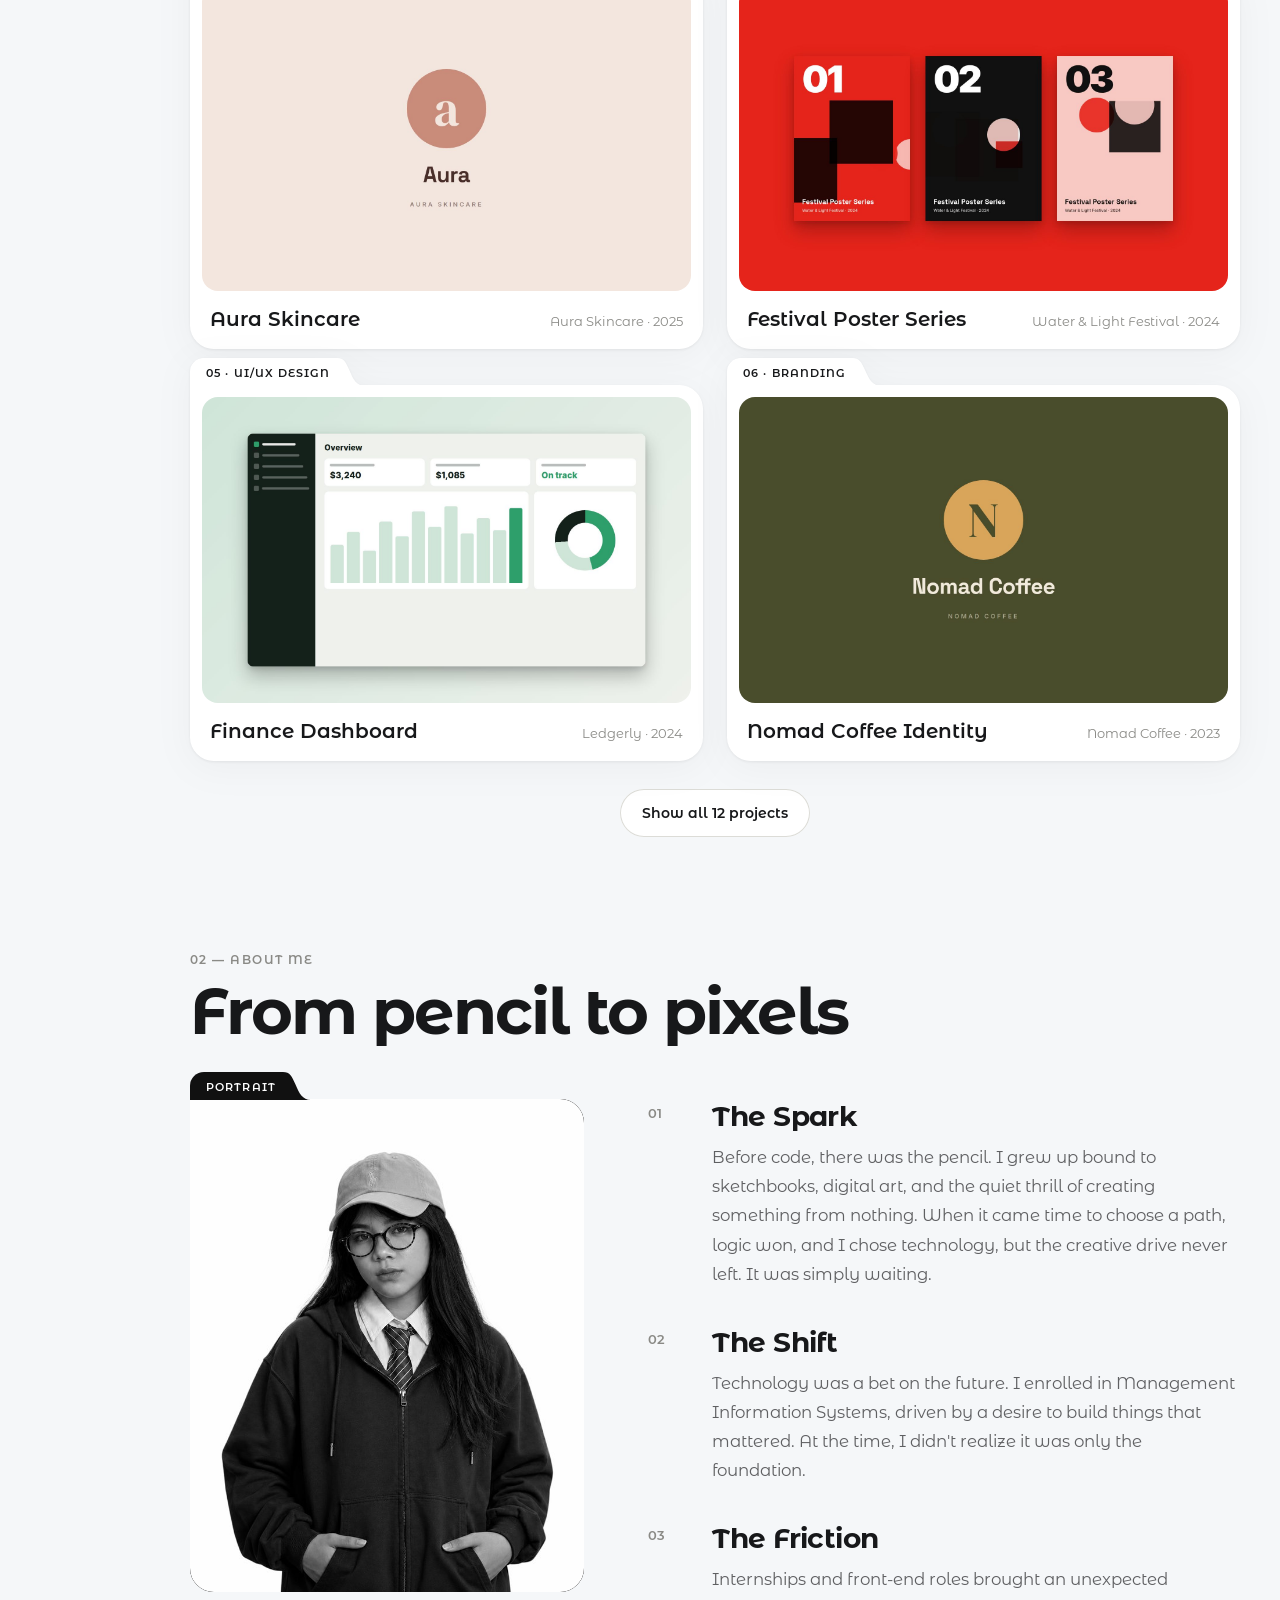
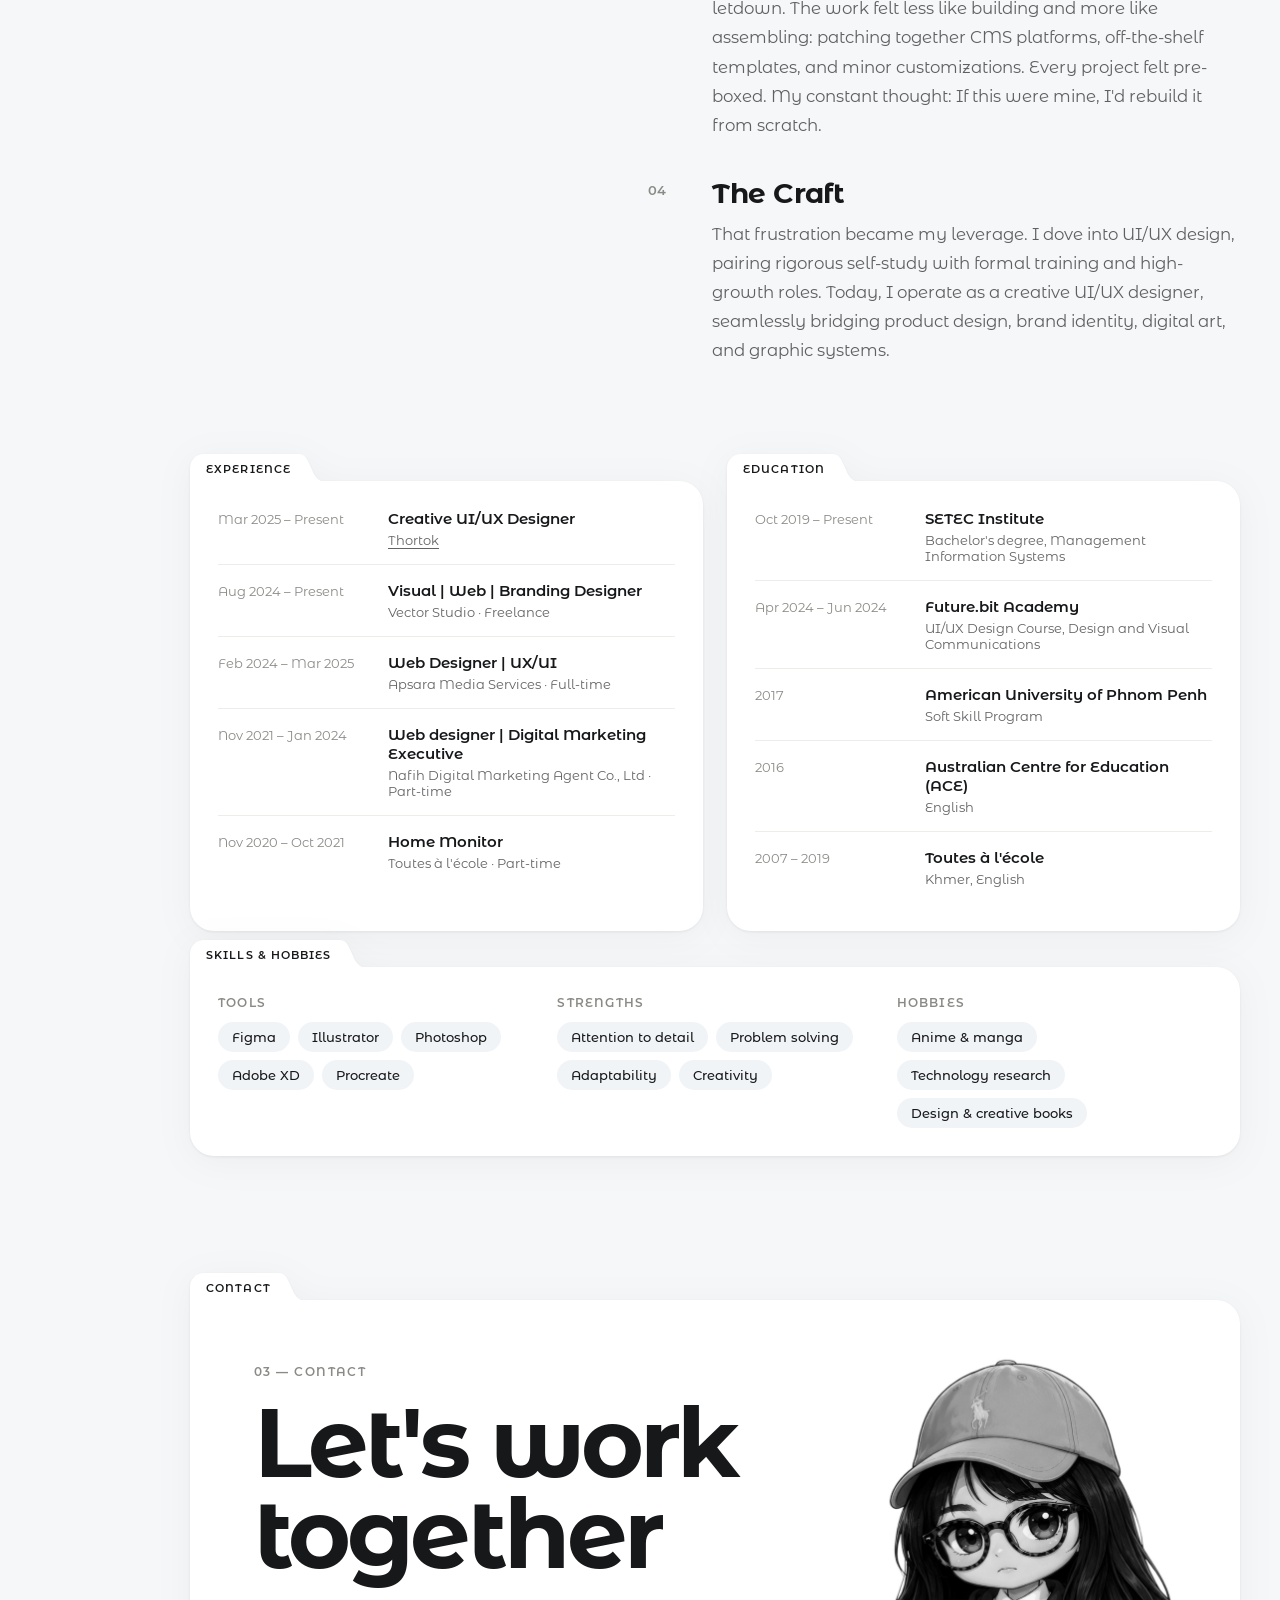
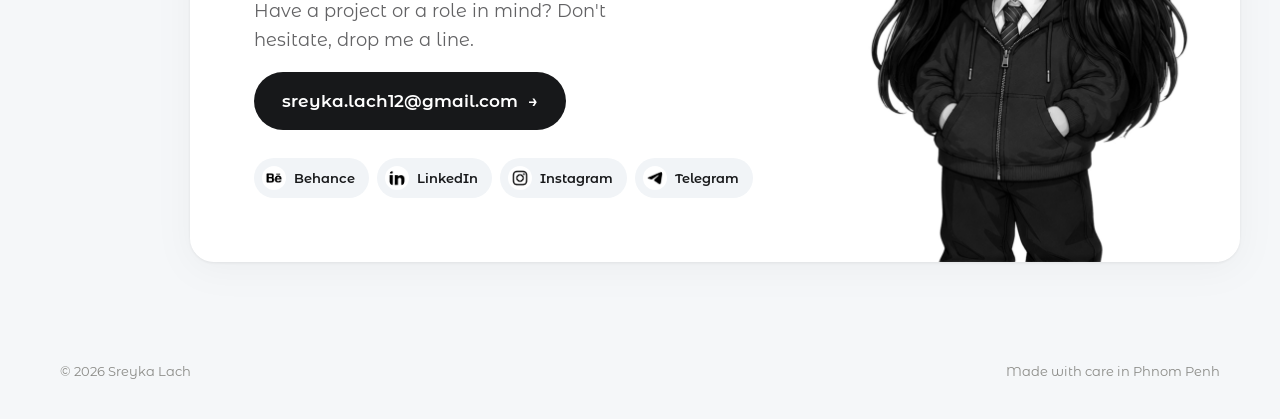
==== commit 3c7e2c91: "Preview hero: original video blended into a matching backdrop, name above it, sky-blue accents Co-Au" ====
--- a/preview/index.html
+++ b/preview/index.html
@@ -47,9 +47,7 @@
   <div class="hero-avatar" id="hero-avatar">
     <!-- the original avatar video (with its own light background), shown in a rounded window -->
     <video src="../assets/video/home-avatar-v1.mp4" poster="../assets/img/home-avatar-poster-v1.jpg" autoplay muted loop playsinline aria-label="Animated avatar of Sreyka Lach waving"></video>
-  </div>
-
-  <div class="stickers" aria-hidden="true">
+    <div class="stickers" aria-hidden="true">
     <span class="sticker sticker--uiux">UI/UX ✦</span>
     <span class="sticker sticker--brand">Branding</span>
     <span class="sticker sticker--art">Digital art</span>
@@ -57,6 +55,9 @@
     <svg class="sparkle sparkle--1" viewBox="0 0 24 24"><path d="M12 0c1 7 5 11 12 12-7 1-11 5-12 12-1-7-5-11-12-12C7 11 11 7 12 0Z"/></svg>
     <svg class="sparkle sparkle--2" viewBox="0 0 24 24"><path d="M12 0c1 7 5 11 12 12-7 1-11 5-12 12-1-7-5-11-12-12C7 11 11 7 12 0Z"/></svg>
   </div>
+  </div>
+
+  
 
   <div class="hero-bottom">
     <div class="hero-intro">
--- a/preview/preview-v2.css
+++ b/preview/preview-v2.css
@@ -1,6 +1,7 @@
 /* Long-scroll PREVIEW — same look as the live site (off-white page,
    white folder cards with S-curve tabs, black accents). */
 :root {
+  --word-size: clamp(84px, min(14vw, 24vh), 240px);
   --page: #F5F7F9;
   --card: #FFFFFF;
   --ink: #17181A;
@@ -239,22 +240,24 @@
   position: relative; isolation: isolate; overflow: hidden;
   height: 100svh; min-height: 620px; max-height: 1100px;
   padding: 28px var(--gutter) 32px;
-  display: flex; flex-direction: column; justify-content: flex-end;
-  background:
-    radial-gradient(110% 80% at 15% 0%, #CDE8FF 0%, rgba(205,232,255,0) 62%),
-    radial-gradient(80% 70% at 100% 90%, #DDEFFF 0%, rgba(221,239,255,0) 60%),
-    linear-gradient(180deg, #F4FAFF 0%, #FFFFFF 70%, var(--page) 100%);
+  display: flex; flex-direction: column; align-items: center; justify-content: center;
+  /* matches the avatar video's own light-grey backdrop (#E8E8EA top to
+     #EFEFF1 bottom) so the video blends in with no visible frame; the sky
+     blue lives in the text and the floating elements instead */
+  background: linear-gradient(180deg, #EAEAEC 0%, #EFEFF1 50%, #F1F1F3 85%, var(--page) 100%);
 }
 @media (min-width: 1000px) { .hero { padding-left: calc(var(--rail-w) + var(--gutter) + 24px); padding-right: calc(var(--gutter) + 24px); } }
 /* slow-drifting soft light blobs */
 .hero-bg { position: absolute; inset: 0; z-index: -1; pointer-events: none; }
+.hero-bg .blob { display: none; }
 .blob { position: absolute; border-radius: 50%; filter: blur(60px); opacity: 0.7; animation: drift 18s ease-in-out infinite alternate; }
 .blob--1 { width: 40vw; height: 40vw; left: -8vw; top: -10vw; background: #BFE2FF; }
 .blob--2 { width: 32vw; height: 32vw; right: -6vw; top: 18%; background: #D9EEFF; animation-duration: 22s; }
 .blob--3 { width: 26vw; height: 26vw; left: 38%; bottom: -12vw; background: #E6F4FF; animation-duration: 26s; }
 @keyframes drift { from { transform: translate(0,0) scale(1); } to { transform: translate(4vw, 3vw) scale(1.12); } }
 
-.hero-bottom { position: relative; z-index: 3; opacity: var(--hero-fade, 1); }
+.hero-bottom { position: static; z-index: 3; opacity: var(--hero-fade, 1); margin-top: 6px; }
+.hero-intro { position: relative; z-index: 3; }
 .hero-kicker {
   display: inline-flex; align-items: center; gap: 10px; width: fit-content;
   padding: 8px 16px; border-radius: 999px; background: rgba(255,255,255,0.7);
@@ -264,11 +267,10 @@
 }
 .hero-dot { width: 8px; height: 8px; border-radius: 50%; background: #3FA2F0; box-shadow: 0 0 0 4px rgba(63,162,240,0.18); }
 
-/* label pill + giant name, centred on the screen, behind the avatar */
+/* label pill + giant name; the avatar below tucks up under the name's lower edge */
 .hero-center {
-  position: absolute; left: 0; right: 0; top: 0; bottom: var(--hero-bottom-h, 170px);
-  display: flex; flex-direction: column; align-items: center; justify-content: center;
-  gap: clamp(10px, 1.6vw, 22px); padding-bottom: var(--center-lift, 14%);
+  position: relative; z-index: 0;
+  display: flex; flex-direction: column; align-items: center; gap: clamp(10px, 1.4vw, 18px);
   pointer-events: none;
 }
 .hero-kicker { position: relative; z-index: 3; opacity: var(--hero-fade, 1); }
@@ -279,7 +281,7 @@
 }
 .hero-word-inner {
   display: inline-block; will-change: transform;
-  font-size: clamp(96px, 17vw, 300px); font-weight: 900; line-height: 0.8; letter-spacing: -0.05em;
+  font-size: var(--word-size); font-weight: 900; line-height: 0.8; letter-spacing: -0.05em;
   background: linear-gradient(180deg, #0F2A4A 0%, #2F6FB0 70%, #79B9EE 100%);
   -webkit-background-clip: text; background-clip: text; color: transparent;
 }
@@ -287,25 +289,25 @@
 
 /* avatar video, blended into the gradient (its light-grey backdrop disappears) */
 .hero-avatar {
-  position: absolute; z-index: 1; left: 50%; bottom: calc(var(--hero-bottom-h, 170px) + 6px); transform: translateX(-50%);
-  height: var(--avatar-h, 64%); aspect-ratio: 1; pointer-events: none;
+  position: relative; z-index: 1; flex: none;
+  height: var(--avatar-h, 52vh); aspect-ratio: 16 / 9;
+  margin-top: calc(var(--word-size) * -0.3);
+  pointer-events: none;
 }
 
 .hero-avatar video {
-  display: block; width: 100%; height: 100%; object-fit: cover; object-position: 50% 30%;
-  background: #EDEDEF;
-  /* arch-shaped window with a soft white rim and a sky-tinted shadow */
-  border-radius: 999px 999px 36px 36px;
-  border: 6px solid rgba(255,255,255,0.85);
-  box-shadow: 0 30px 60px rgba(47,111,176,0.22), 0 0 0 1px rgba(15,42,74,0.05);
+  display: block; width: 100%; height: 100%; object-fit: cover;
+  -webkit-mask-image: linear-gradient(90deg, transparent 0, #000 16%, #000 84%, transparent 100%), linear-gradient(0deg, transparent 0, #000 12%, #000 80%, transparent 100%);
+  -webkit-mask-composite: source-in; mask-composite: intersect;
+  mask-image: linear-gradient(90deg, transparent 0, #000 16%, #000 84%, transparent 100%), linear-gradient(0deg, transparent 0, #000 12%, #000 80%, transparent 100%);
   animation: avatarIn 1.2s .35s cubic-bezier(.2,.7,.2,1) both;
 }
 @keyframes avatarIn { from { opacity: 0; transform: translateY(40px) scale(0.96); } to { opacity: 1; transform: none; } }
 
 /* floating creator stickers, placed around the avatar */
 .stickers {
-  position: absolute; z-index: 2; left: 50%; bottom: calc(var(--hero-bottom-h, 170px) + 6px); transform: translateX(-50%);
-  height: var(--avatar-h, 64%); aspect-ratio: 1; pointer-events: none;
+  position: absolute; z-index: 2; top: 6%; bottom: 0; left: 50%; transform: translateX(-50%);
+  aspect-ratio: 1; pointer-events: none;
 }
 
 .sticker {
@@ -315,15 +317,15 @@
   box-shadow: 0 10px 30px rgba(15,40,70,0.12);
   animation: pop .6s cubic-bezier(.3,1.6,.5,1) both, bob 5s ease-in-out infinite;
 }
-.sticker--uiux { left: -16%; top: 30%; background: #FFFFFF; color: var(--ink); rotate: -8deg; animation-delay: .9s, 1.5s; }
+.sticker--uiux { left: -16%; top: 30%; background: #FFFFFF; color: #1F6FB8; rotate: -8deg; animation-delay: .9s, 1.5s; }
 .sticker--brand { right: -14%; top: 14%; background: var(--ink); color: #FFFFFF; rotate: 7deg; animation-delay: 1.05s, 0s; }
-.sticker--art { right: -20%; top: 56%; background: #BFE3FF; color: #0F2A4A; rotate: -5deg; animation-delay: 1.2s, .8s; }
+.sticker--art { right: -20%; top: 56%; background: #3FA2F0; color: #FFFFFF; rotate: -5deg; animation-delay: 1.2s, .8s; }
 .sticker--cursor { left: -12%; top: 70%; padding: 0; box-shadow: none; gap: 2px; animation-delay: 1.35s, 2.2s; }
-.sticker--cursor svg { width: 16px; height: 16px; fill: #F26B3A; align-self: flex-start; margin-top: -10px; }
-.sticker--cursor span { padding: 7px 14px; border-radius: 999px; background: #F26B3A; color: #FFFFFF; font-size: 13px; box-shadow: 0 8px 20px rgba(242,107,58,0.3); }
+.sticker--cursor svg { width: 16px; height: 16px; fill: #1F6FB8; align-self: flex-start; margin-top: -10px; }
+.sticker--cursor span { padding: 7px 14px; border-radius: 999px; background: #1F6FB8; color: #FFFFFF; font-size: 13px; box-shadow: 0 8px 20px rgba(31,111,184,0.3); }
 .sparkle { position: absolute; width: clamp(18px, 2vw, 28px); animation: pop .6s 1.4s both, twinkle 3s 2s ease-in-out infinite; }
 .sparkle--1 { left: -10%; top: 6%; fill: #3FA2F0; }
-.sparkle--2 { right: -12%; top: 40%; width: clamp(12px, 1.3vw, 18px); fill: var(--ink); animation-delay: 1.5s, 2.6s; }
+.sparkle--2 { right: -12%; top: 40%; width: clamp(12px, 1.3vw, 18px); fill: #7CC3F7; animation-delay: 1.5s, 2.6s; }
 @keyframes pop { from { opacity: 0; scale: 0.4; } to { opacity: 1; scale: 1; } }
 @keyframes bob { 0%, 100% { transform: translateY(0); } 50% { transform: translateY(-8px); } }
 @keyframes twinkle { 0%, 100% { opacity: 1; scale: 1; } 50% { opacity: 0.5; scale: 0.8; } }
@@ -334,7 +336,7 @@
 .hero-actions { display: flex; flex-wrap: wrap; justify-content: center; gap: 10px; }
 .btn--hero { height: 54px; padding: 0 26px; font-size: 15px; }
 .btn--glass { background: rgba(255,255,255,0.7); box-shadow: inset 0 0 0 1px rgba(23,24,26,0.1); backdrop-filter: blur(10px); -webkit-backdrop-filter: blur(10px); }
-.scroll-cue { position: absolute; right: 0; bottom: 0; display: flex; flex-direction: column; align-items: center; gap: 10px; font-size: 11px; font-weight: 600; letter-spacing: 0.14em; text-transform: uppercase; color: rgba(15,42,74,0.6); text-decoration: none; animation: rise .9s .8s both; }
+.scroll-cue { position: absolute; right: var(--gutter); bottom: 32px; z-index: 3; display: flex; flex-direction: column; align-items: center; gap: 10px; font-size: 11px; font-weight: 600; letter-spacing: 0.14em; text-transform: uppercase; color: rgba(15,42,74,0.6); text-decoration: none; animation: rise .9s .8s both; }
 .scroll-cue-line { width: 1px; height: 48px; background: linear-gradient(rgba(15,42,74,0.5), rgba(15,42,74,0)); animation: cue 2s ease-in-out infinite; transform-origin: top; }
 @keyframes cue { 0% { transform: scaleY(0); } 50% { transform: scaleY(1); } 100% { transform: scaleY(1); opacity: 0; } }
 @keyframes rise { from { opacity: 0; transform: translateY(16px); } to { opacity: 1; transform: none; } }
@@ -356,12 +358,11 @@
   .to-top { right: 14px; bottom: 76px; width: 46px; height: 46px; }
   .footer { padding-bottom: 96px; }
   .hero { min-height: 640px; max-height: none; padding-bottom: 88px; }
-  .hero { --avatar-h: 56%; }
+  .hero { --avatar-h: 44vh; }
 }
 @media (max-width: 700px) {
   .hero { padding-top: 18px; }
-  .hero-word-inner { font-size: 24vw; }
-  .hero { --hero-bottom-h: 250px; --avatar-h: 40%; --center-lift: 40%; }
+  .hero { --avatar-h: 36vh; --word-size: 23vw; }
   .hero-kicker { font-size: 12px; padding: 6px 12px; }
   /* the avatar frame is wider than a phone: place the stickers across the screen instead */
   .stickers { aspect-ratio: auto; width: 100vw; }
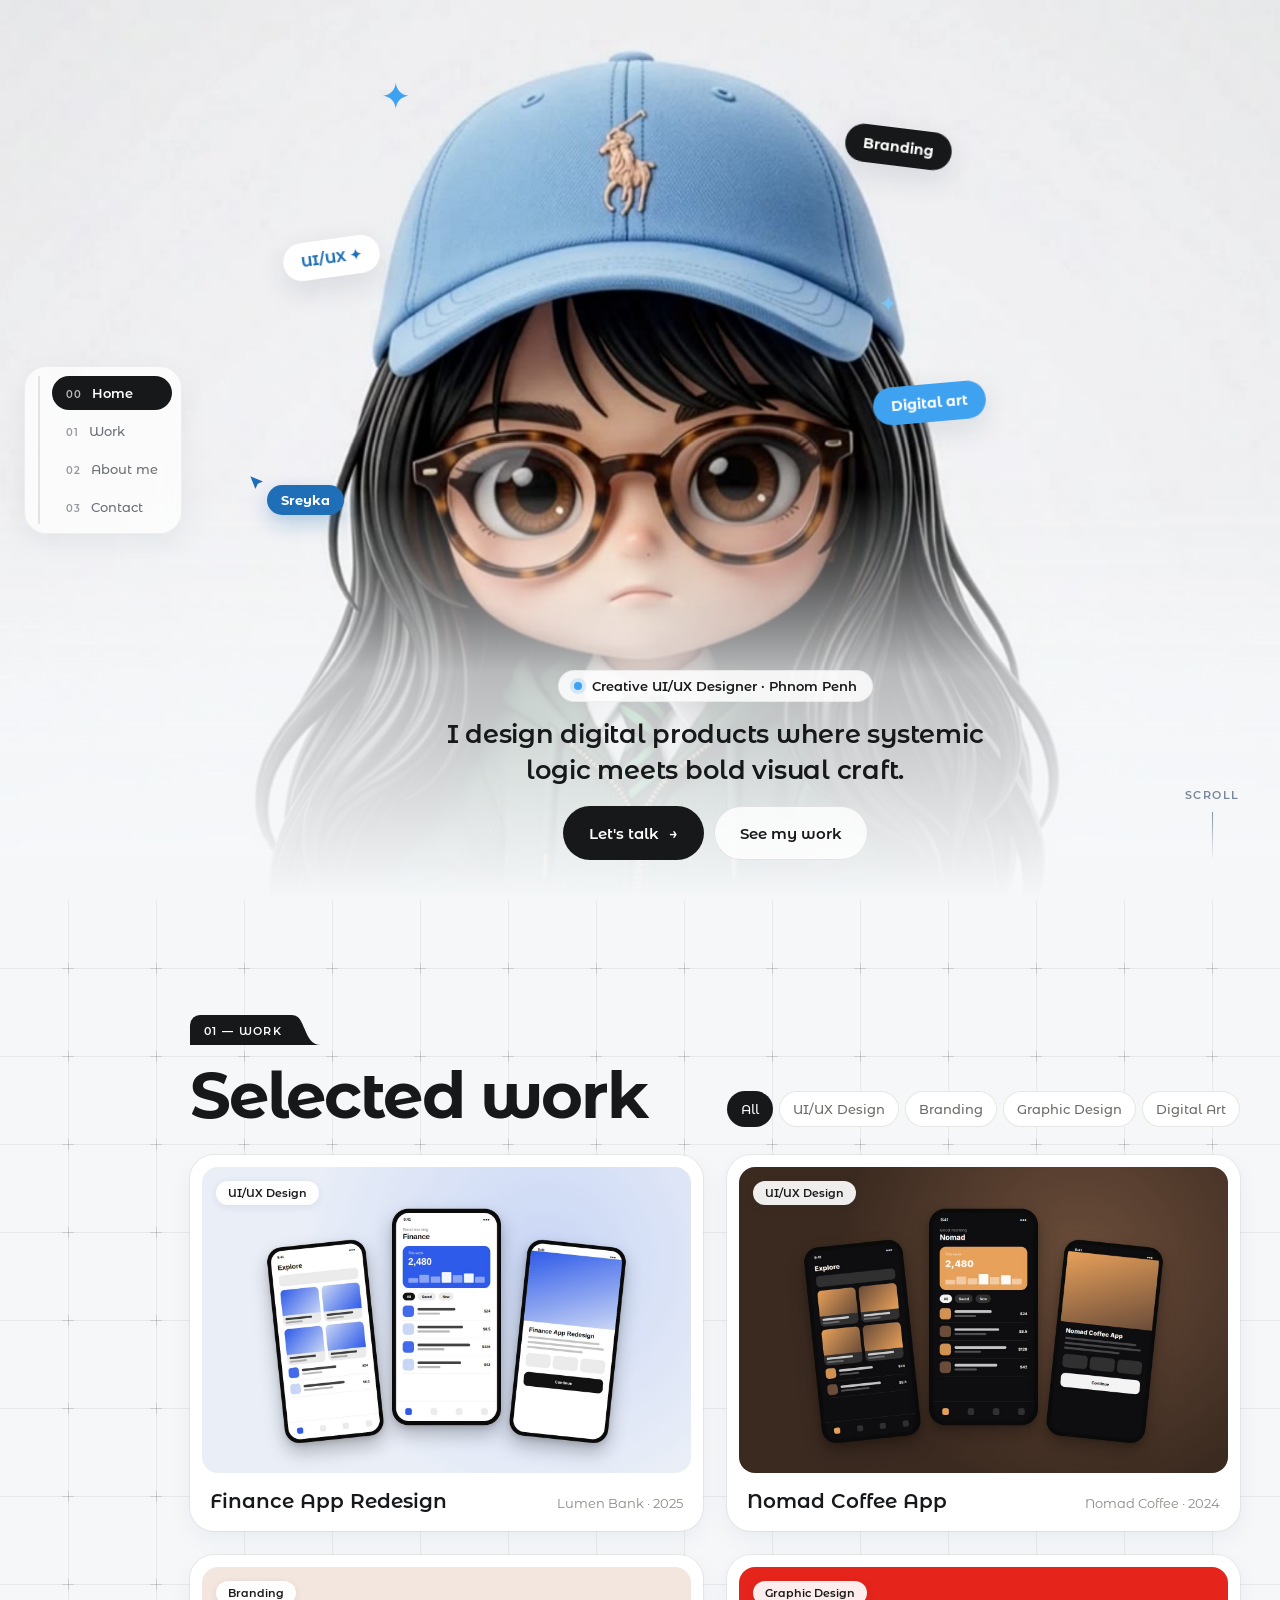
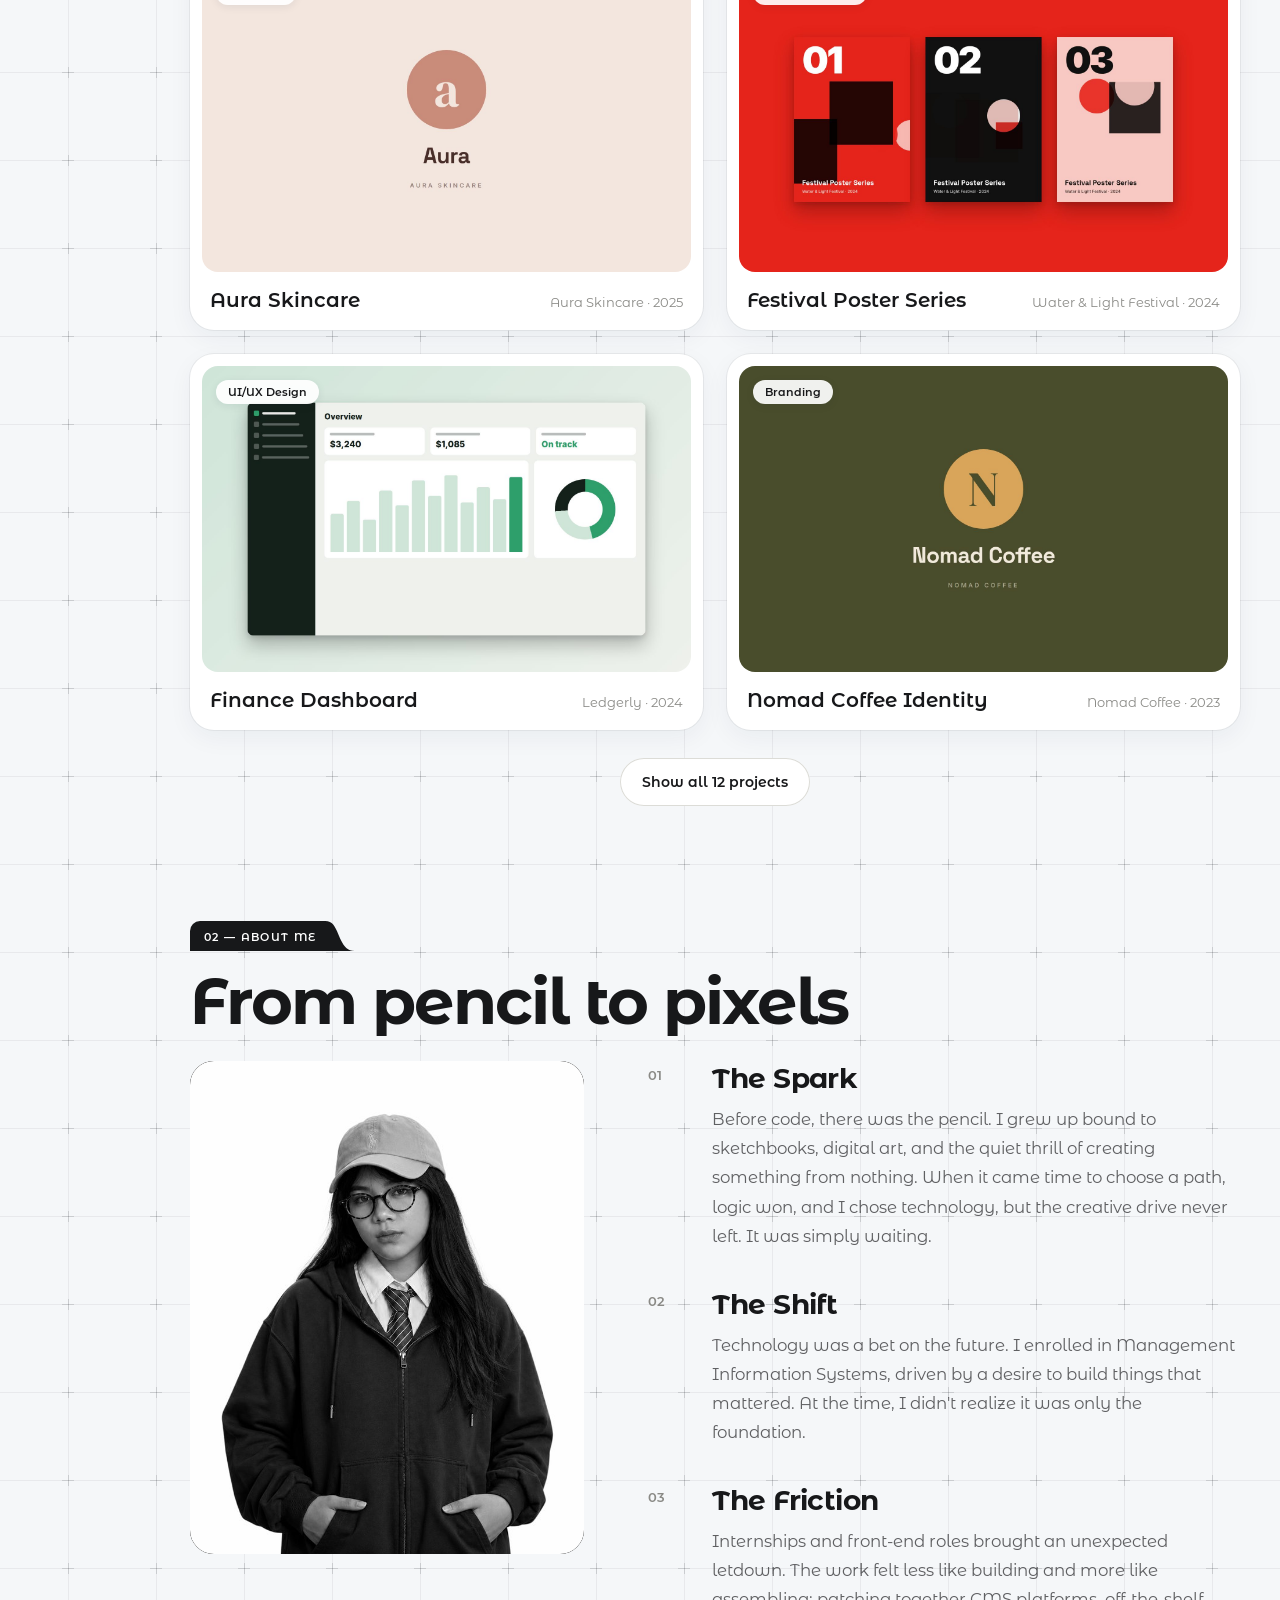
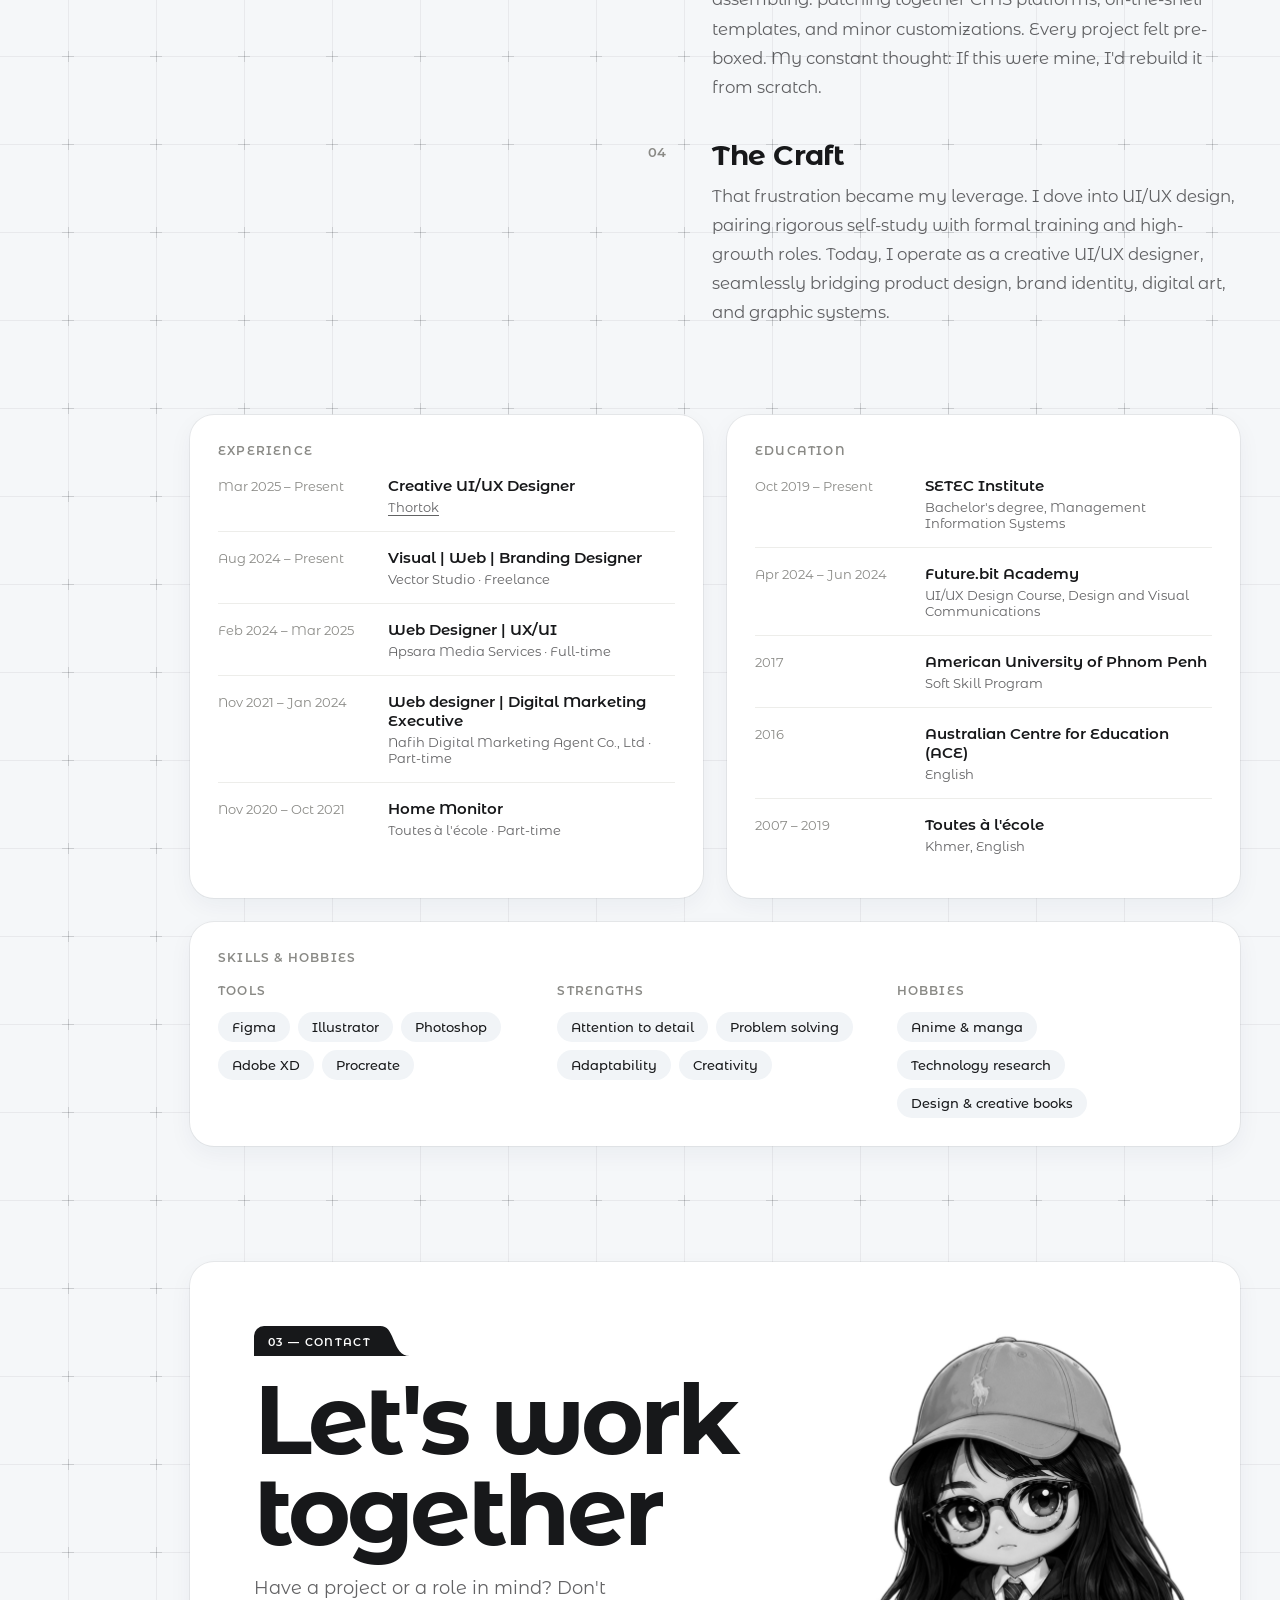
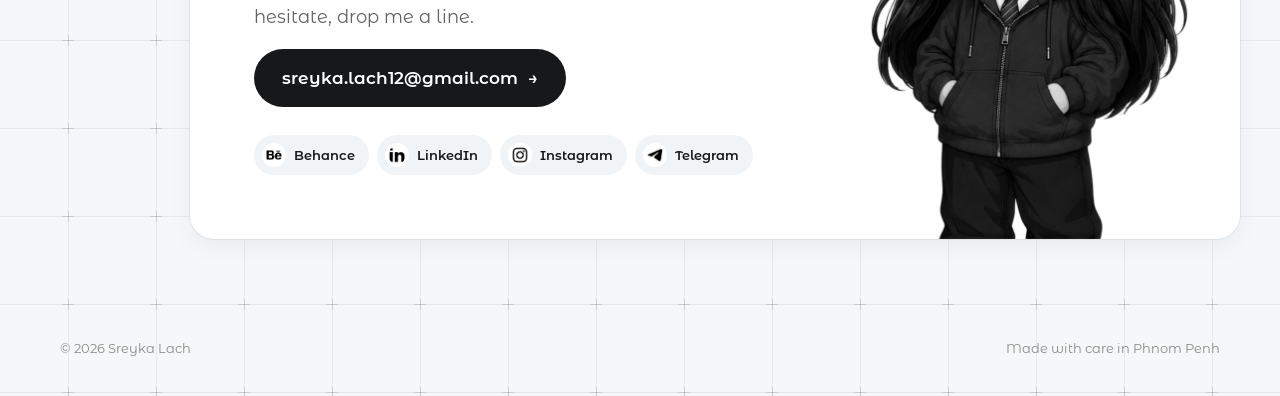
==== commit 5a58fce3: "Preview: full-video hero, plain cards, faint grid background Hero video fills the section (name remo" ====
--- a/preview/index.html
+++ b/preview/index.html
@@ -33,21 +33,15 @@
 </a>
 
 <!-- ============ HERO ============
-     Light sky-blue gradient; giant bold name behind; the avatar video in
-     front (blended into the background), with floating creator stickers. -->
-<section id="top" class="hero" aria-label="Introduction">
-  <div class="hero-bg" aria-hidden="true"><span class="blob blob--1"></span><span class="blob blob--2"></span><span class="blob blob--3"></span></div>
+     The avatar video fills the hero; label, intro and buttons sit on a soft
+     fade at the bottom; sky-blue stickers float around. -->
+<section id="top" class="hero" aria-labelledby="hero-title">
+  <div class="hero-video" id="hero-avatar">
+    <video src="../assets/video/home-avatar-v1.mp4" poster="../assets/img/home-avatar-poster-v1.jpg" autoplay muted loop playsinline aria-label="Animated avatar of Sreyka Lach waving"></video>
+  </div>
+  <div class="hero-fade" aria-hidden="true"></div>
 
-    <!-- label + giant name, centred together behind the avatar -->
-<div class="hero-center">
-  <p class="hero-kicker"><span class="hero-dot" aria-hidden="true"></span>Creative UI/UX Designer · Phnom Penh</p>
-  <h1 class="hero-word" aria-label="Sreyka Lach"><span class="hero-word-inner" id="hero-word" aria-hidden="true">SREYKA</span></h1>
-</div>
-
-  <div class="hero-avatar" id="hero-avatar">
-    <!-- the original avatar video (with its own light background), shown in a rounded window -->
-    <video src="../assets/video/home-avatar-v1.mp4" poster="../assets/img/home-avatar-poster-v1.jpg" autoplay muted loop playsinline aria-label="Animated avatar of Sreyka Lach waving"></video>
-    <div class="stickers" aria-hidden="true">
+  <div class="stickers" aria-hidden="true">
     <span class="sticker sticker--uiux">UI/UX ✦</span>
     <span class="sticker sticker--brand">Branding</span>
     <span class="sticker sticker--art">Digital art</span>
@@ -55,20 +49,17 @@
     <svg class="sparkle sparkle--1" viewBox="0 0 24 24"><path d="M12 0c1 7 5 11 12 12-7 1-11 5-12 12-1-7-5-11-12-12C7 11 11 7 12 0Z"/></svg>
     <svg class="sparkle sparkle--2" viewBox="0 0 24 24"><path d="M12 0c1 7 5 11 12 12-7 1-11 5-12 12-1-7-5-11-12-12C7 11 11 7 12 0Z"/></svg>
   </div>
+
+  <div class="hero-content">
+    <h1 id="hero-title" class="sr-only">Sreyka Lach, Creative UI/UX Designer</h1>
+    <p class="hero-kicker"><span class="hero-dot" aria-hidden="true"></span>Creative UI/UX Designer · Phnom Penh</p>
+    <p class="hero-lead">I design digital products where systemic logic meets bold visual craft.</p>
+    <div class="hero-actions">
+      <a href="#contact" class="btn btn--dark btn--hero">Let's talk <span aria-hidden="true">→</span></a>
+      <a href="#work" class="btn btn--glass btn--hero">See my work</a>
+    </div>
   </div>
-
-  
-
-  <div class="hero-bottom">
-    <div class="hero-intro">
-      <p class="hero-lead">I design digital products where systemic logic meets bold visual craft.</p>
-      <div class="hero-actions">
-        <a href="#contact" class="btn btn--dark btn--hero">Let's talk <span aria-hidden="true">→</span></a>
-        <a href="#work" class="btn btn--glass btn--hero">See my work</a>
-      </div>
-    </div>
-    <a href="#work" class="scroll-cue" aria-label="Scroll to work"><span>Scroll</span><span class="scroll-cue-line" aria-hidden="true"></span></a>
-  </div>
+  <a href="#work" class="scroll-cue" aria-label="Scroll to work"><span>Scroll</span><span class="scroll-cue-line" aria-hidden="true"></span></a>
 </section>
 
 <main>
@@ -76,7 +67,7 @@
   <!-- ============ 2. SELECTED WORK ============ -->
   <section id="work" class="section" aria-labelledby="work-title">
     <div class="section-head">
-      <p class="eyebrow">01 — Work</p>
+      <p class="eyebrow"><span>01 — Work</span></p>
       <h2 id="work-title" class="section-title">Selected work</h2>
       <div class="filters" id="work-filters" role="group" aria-label="Filter projects"></div>
     </div>
@@ -87,13 +78,12 @@
   <!-- ============ 3. ABOUT ============ -->
   <section id="about" class="section" aria-labelledby="about-title">
     <div class="section-head">
-      <p class="eyebrow">02 — About me</p>
+      <p class="eyebrow"><span>02 — About me</span></p>
       <h2 id="about-title" class="section-title">From pencil to pixels</h2>
     </div>
     <div class="about">
       <div class="about-photo-wrap">
         <div class="card card-photo about-photo">
-          <span class="tab tab--dark">Portrait</span>
           <img class="cover" src="../assets/img/portrait-about-v2.jpg" alt="Portrait of Sreyka Lach">
         </div>
       </div>
@@ -101,16 +91,13 @@
     </div>
 
     <div class="cv">
-      <div class="card cv-card">
-        <span class="tab">Experience</span>
+      <div class="card cv-card" data-title="Experience">
         <ol class="cv-list" id="experience"></ol>
       </div>
-      <div class="card cv-card">
-        <span class="tab">Education</span>
+      <div class="card cv-card" data-title="Education">
         <ol class="cv-list" id="education"></ol>
       </div>
-      <div class="card cv-card cv-card--wide">
-        <span class="tab">Skills &amp; hobbies</span>
+      <div class="card cv-card cv-card--wide" data-title="Skills &amp; hobbies">
         <div class="skills">
           <div><p class="mini-label">Tools</p><div class="chips" id="tools"></div></div>
           <div><p class="mini-label">Strengths</p><div class="chips" id="strengths"></div></div>
@@ -123,9 +110,8 @@
   <!-- ============ 4. CONTACT ============ -->
   <section id="contact" class="section section--last" aria-labelledby="contact-title">
     <div class="card contact">
-      <span class="tab">Contact</span>
       <div class="contact-text">
-        <p class="eyebrow">03 — Contact</p>
+        <p class="eyebrow"><span>03 — Contact</span></p>
         <h2 id="contact-title" class="contact-title">Let's work<br>together</h2>
         <p class="contact-note">Have a project or a role in mind? Don't hesitate, drop me a line.</p>
         <a class="btn btn--dark btn--big" href="mailto:sreyka.lach12@gmail.com">sreyka.lach12@gmail.com <span aria-hidden="true">→</span></a>
--- a/preview/preview-v2.css
+++ b/preview/preview-v2.css
@@ -37,12 +37,10 @@
 .card {
   position: relative; display: block;
   background: var(--card); border-radius: var(--radius);
-  border-top-left-radius: 0;
-  filter: drop-shadow(0 1px 1.5px rgba(0,0,0,0.07)) drop-shadow(0 6px 18px rgba(0,0,0,0.04));
-  margin-top: var(--tab-h);
+  box-shadow: 0 0 0 1px rgba(23,24,26,0.06), 0 8px 24px rgba(15,40,70,0.05);
   text-decoration: none; color: inherit;
 }
-.card-photo { background: #111; filter: none; }
+.card-photo { background: #111; box-shadow: none; }
 .card-photo > .cover, .card-photo > .scrim { border-radius: inherit; }
 .tab {
   position: absolute; left: 0; bottom: 100%; z-index: 2;
@@ -99,10 +97,10 @@
 }
 .filter:hover { color: var(--ink); }
 .filter[aria-pressed="true"] { background: var(--ink); color: #FFFFFF; box-shadow: none; }
-.work-grid { display: grid; grid-template-columns: repeat(2, 1fr); gap: 8px 24px; }
+.work-grid { display: grid; grid-template-columns: repeat(2, 1fr); gap: 24px; }
 .project { padding: 12px 12px 18px; }
 .project-img {
-  aspect-ratio: 16 / 10; border-radius: 16px; background: center / cover no-repeat #EEE;
+  position: relative; aspect-ratio: 16 / 10; border-radius: 16px; background: center / cover no-repeat #EEE;
   transition: transform .5s cubic-bezier(.2,.7,.2,1);
 }
 .project:hover .project-img { transform: scale(0.985); }
@@ -117,13 +115,13 @@
 .about-photo-wrap { position: sticky; top: 90px; }
 .about-photo { aspect-ratio: 4 / 5; overflow: visible; }
 .about-photo .cover { object-position: center 15%; }
-.story { display: flex; flex-direction: column; gap: 36px; padding-top: var(--tab-h); }
+.story { display: flex; flex-direction: column; gap: 36px; }
 .chapter { display: grid; grid-template-columns: 48px 1fr; gap: 0 16px; }
 .chapter-num { font-size: 13px; font-weight: 600; color: var(--muted); padding-top: 6px; }
 .chapter-title { font-size: clamp(20px, 2.2vw, 28px); font-weight: 700; letter-spacing: -0.02em; margin-bottom: 10px; }
 .chapter-text { font-size: clamp(15px, 1.3vw, 17px); line-height: 1.75; color: var(--ink-2); max-width: 60ch; }
 
-.cv { display: grid; grid-template-columns: 1fr 1fr; gap: 8px 24px; margin-top: clamp(48px, 7vw, 88px); }
+.cv { display: grid; grid-template-columns: 1fr 1fr; gap: 24px; margin-top: clamp(48px, 7vw, 88px); }
 .cv-card { padding: 28px; }
 .cv-card--wide { grid-column: 1 / -1; }
 .cv-list { list-style: none; margin: 0; padding: 0; }
@@ -234,82 +232,59 @@
 .to-top-arrow { width: 20px; height: 20px; }
 
 /* =================================================================
-   HERO — light sky gradient, giant name behind, avatar in front
-   ================================================================= */
+   HERO — the avatar video fills it; content on a soft fade at the bottom
+   ================================================================= */
+.sr-only { position: absolute; width: 1px; height: 1px; overflow: hidden; clip: rect(0 0 0 0); white-space: nowrap; }
 .hero {
   position: relative; isolation: isolate; overflow: hidden;
   height: 100svh; min-height: 620px; max-height: 1100px;
-  padding: 28px var(--gutter) 32px;
-  display: flex; flex-direction: column; align-items: center; justify-content: center;
-  /* matches the avatar video's own light-grey backdrop (#E8E8EA top to
-     #EFEFF1 bottom) so the video blends in with no visible frame; the sky
-     blue lives in the text and the floating elements instead */
-  background: linear-gradient(180deg, #EAEAEC 0%, #EFEFF1 50%, #F1F1F3 85%, var(--page) 100%);
-}
-@media (min-width: 1000px) { .hero { padding-left: calc(var(--rail-w) + var(--gutter) + 24px); padding-right: calc(var(--gutter) + 24px); } }
-/* slow-drifting soft light blobs */
-.hero-bg { position: absolute; inset: 0; z-index: -1; pointer-events: none; }
-.hero-bg .blob { display: none; }
-.blob { position: absolute; border-radius: 50%; filter: blur(60px); opacity: 0.7; animation: drift 18s ease-in-out infinite alternate; }
-.blob--1 { width: 40vw; height: 40vw; left: -8vw; top: -10vw; background: #BFE2FF; }
-.blob--2 { width: 32vw; height: 32vw; right: -6vw; top: 18%; background: #D9EEFF; animation-duration: 22s; }
-.blob--3 { width: 26vw; height: 26vw; left: 38%; bottom: -12vw; background: #E6F4FF; animation-duration: 26s; }
-@keyframes drift { from { transform: translate(0,0) scale(1); } to { transform: translate(4vw, 3vw) scale(1.12); } }
-
-.hero-bottom { position: static; z-index: 3; opacity: var(--hero-fade, 1); margin-top: 6px; }
-.hero-intro { position: relative; z-index: 3; }
+  /* same light grey as the video's own backdrop, so any uncovered edge matches */
+  background: #ECECEE;
+  display: flex; flex-direction: column; justify-content: flex-end; align-items: center;
+  padding: 0 var(--gutter) 40px;
+}
+@media (min-width: 1000px) { .hero { padding-left: calc(var(--rail-w) + var(--gutter)); } }
+.hero-video { position: absolute; inset: 0; z-index: 0; will-change: transform; transform-origin: 50% 30%; }
+.hero-video video {
+  width: 100%; height: 100%; object-fit: cover; object-position: 50% 18%;
+  animation: heroIn 1.4s cubic-bezier(.2,.7,.2,1) both;
+}
+@keyframes heroIn { from { opacity: 0; transform: scale(1.06); } to { opacity: 1; transform: none; } }
+/* soft fade at the bottom so the text reads, and the hero melts into the page */
+.hero-fade {
+  position: absolute; left: 0; right: 0; bottom: 0; height: 46%; z-index: 1; pointer-events: none;
+  background: linear-gradient(180deg, rgba(245,247,249,0) 0%, rgba(245,247,249,0.75) 45%, var(--page) 100%);
+}
+.hero-content {
+  position: relative; z-index: 3; opacity: var(--hero-fade, 1);
+  display: flex; flex-direction: column; align-items: center; text-align: center; gap: 14px;
+  max-width: 560px;
+}
 .hero-kicker {
-  display: inline-flex; align-items: center; gap: 10px; width: fit-content;
-  padding: 8px 16px; border-radius: 999px; background: rgba(255,255,255,0.7);
+  display: inline-flex; align-items: center; gap: 10px;
+  padding: 8px 16px; border-radius: 999px; background: rgba(255,255,255,0.85);
   box-shadow: inset 0 0 0 1px rgba(23,24,26,0.06);
   font-size: 13px; font-weight: 600; color: var(--ink);
-  animation: rise .8s .1s cubic-bezier(.2,.7,.2,1) both;
+  animation: rise .8s .5s cubic-bezier(.2,.7,.2,1) both;
 }
 .hero-dot { width: 8px; height: 8px; border-radius: 50%; background: #3FA2F0; box-shadow: 0 0 0 4px rgba(63,162,240,0.18); }
-
-/* label pill + giant name; the avatar below tucks up under the name's lower edge */
-.hero-center {
-  position: relative; z-index: 0;
-  display: flex; flex-direction: column; align-items: center; gap: clamp(10px, 1.4vw, 18px);
-  pointer-events: none;
-}
-.hero-kicker { position: relative; z-index: 3; opacity: var(--hero-fade, 1); }
-.hero-word {
-  position: relative; z-index: 0;
-  margin: 0; text-align: center;
-  animation: wordIn 1.1s .15s cubic-bezier(.2,.7,.2,1) both;
-}
-.hero-word-inner {
-  display: inline-block; will-change: transform;
-  font-size: var(--word-size); font-weight: 900; line-height: 0.8; letter-spacing: -0.05em;
-  background: linear-gradient(180deg, #0F2A4A 0%, #2F6FB0 70%, #79B9EE 100%);
-  -webkit-background-clip: text; background-clip: text; color: transparent;
-}
-@keyframes wordIn { from { opacity: 0; transform: translateY(40px); letter-spacing: 0.02em; } to { opacity: 1; transform: none; } }
-
-/* avatar video, blended into the gradient (its light-grey backdrop disappears) */
-.hero-avatar {
-  position: relative; z-index: 1; flex: none;
-  height: var(--avatar-h, 52vh); aspect-ratio: 16 / 9;
-  margin-top: calc(var(--word-size) * -0.3);
-  pointer-events: none;
-}
-
-.hero-avatar video {
-  display: block; width: 100%; height: 100%; object-fit: cover;
-  -webkit-mask-image: linear-gradient(90deg, transparent 0, #000 16%, #000 84%, transparent 100%), linear-gradient(0deg, transparent 0, #000 12%, #000 80%, transparent 100%);
-  -webkit-mask-composite: source-in; mask-composite: intersect;
-  mask-image: linear-gradient(90deg, transparent 0, #000 16%, #000 84%, transparent 100%), linear-gradient(0deg, transparent 0, #000 12%, #000 80%, transparent 100%);
-  animation: avatarIn 1.2s .35s cubic-bezier(.2,.7,.2,1) both;
-}
-@keyframes avatarIn { from { opacity: 0; transform: translateY(40px) scale(0.96); } to { opacity: 1; transform: none; } }
-
-/* floating creator stickers, placed around the avatar */
+.hero-lead {
+  font-size: clamp(18px, 2vw, 26px); line-height: 1.4; font-weight: 600; letter-spacing: -0.01em; color: var(--ink);
+  animation: rise .9s .65s cubic-bezier(.2,.7,.2,1) both;
+}
+.hero-actions { display: flex; flex-wrap: wrap; justify-content: center; gap: 10px; margin-top: 4px; animation: rise .9s .8s cubic-bezier(.2,.7,.2,1) both; }
+.btn--hero { height: 54px; padding: 0 26px; font-size: 15px; }
+.btn--glass { background: rgba(255,255,255,0.8); box-shadow: inset 0 0 0 1px rgba(23,24,26,0.1); backdrop-filter: blur(10px); -webkit-backdrop-filter: blur(10px); }
+.scroll-cue { position: absolute; z-index: 3; right: var(--gutter); bottom: 40px; display: flex; flex-direction: column; align-items: center; gap: 10px; font-size: 11px; font-weight: 600; letter-spacing: 0.14em; text-transform: uppercase; color: rgba(15,42,74,0.55); text-decoration: none; animation: rise .9s 1s both; }
+.scroll-cue-line { width: 1px; height: 48px; background: linear-gradient(rgba(15,42,74,0.5), rgba(15,42,74,0)); animation: cue 2s ease-in-out infinite; transform-origin: top; }
+@keyframes cue { 0% { transform: scaleY(0); } 50% { transform: scaleY(1); } 100% { transform: scaleY(1); opacity: 0; } }
+@keyframes rise { from { opacity: 0; transform: translateY(16px); } to { opacity: 1; transform: none; } }
+
+/* sky-blue stickers floating around the avatar (a centred box the height of the hero) */
 .stickers {
-  position: absolute; z-index: 2; top: 6%; bottom: 0; left: 50%; transform: translateX(-50%);
+  position: absolute; z-index: 2; top: 8%; height: 62%; left: 50%; transform: translateX(-50%);
   aspect-ratio: 1; pointer-events: none;
 }
-
 .sticker {
   position: absolute; display: inline-flex; align-items: center; gap: 6px;
   padding: 10px 18px; border-radius: 999px; white-space: nowrap;
@@ -317,33 +292,21 @@
   box-shadow: 0 10px 30px rgba(15,40,70,0.12);
   animation: pop .6s cubic-bezier(.3,1.6,.5,1) both, bob 5s ease-in-out infinite;
 }
-.sticker--uiux { left: -16%; top: 30%; background: #FFFFFF; color: #1F6FB8; rotate: -8deg; animation-delay: .9s, 1.5s; }
-.sticker--brand { right: -14%; top: 14%; background: var(--ink); color: #FFFFFF; rotate: 7deg; animation-delay: 1.05s, 0s; }
-.sticker--art { right: -20%; top: 56%; background: #3FA2F0; color: #FFFFFF; rotate: -5deg; animation-delay: 1.2s, .8s; }
-.sticker--cursor { left: -12%; top: 70%; padding: 0; box-shadow: none; gap: 2px; animation-delay: 1.35s, 2.2s; }
+.sticker--uiux { left: -14%; top: 30%; background: #FFFFFF; color: #1F6FB8; rotate: -8deg; animation-delay: 1s, 1.5s; }
+.sticker--brand { right: -6%; top: 10%; background: var(--ink); color: #FFFFFF; rotate: 7deg; animation-delay: 1.15s, 0s; }
+.sticker--art { right: -12%; top: 56%; background: #3FA2F0; color: #FFFFFF; rotate: -5deg; animation-delay: 1.3s, .8s; }
+.sticker--cursor { left: -20%; top: 74%; padding: 0; box-shadow: none; gap: 2px; animation-delay: 1.45s, 2.2s; }
 .sticker--cursor svg { width: 16px; height: 16px; fill: #1F6FB8; align-self: flex-start; margin-top: -10px; }
 .sticker--cursor span { padding: 7px 14px; border-radius: 999px; background: #1F6FB8; color: #FFFFFF; font-size: 13px; box-shadow: 0 8px 20px rgba(31,111,184,0.3); }
-.sparkle { position: absolute; width: clamp(18px, 2vw, 28px); animation: pop .6s 1.4s both, twinkle 3s 2s ease-in-out infinite; }
-.sparkle--1 { left: -10%; top: 6%; fill: #3FA2F0; }
-.sparkle--2 { right: -12%; top: 40%; width: clamp(12px, 1.3vw, 18px); fill: #7CC3F7; animation-delay: 1.5s, 2.6s; }
+.sparkle { position: absolute; width: clamp(18px, 2vw, 28px); animation: pop .6s 1.5s both, twinkle 3s 2s ease-in-out infinite; }
+.sparkle--1 { left: 4%; top: 2%; fill: #3FA2F0; }
+.sparkle--2 { right: 4%; top: 40%; width: clamp(12px, 1.3vw, 18px); fill: #7CC3F7; animation-delay: 1.6s, 2.6s; }
 @keyframes pop { from { opacity: 0; scale: 0.4; } to { opacity: 1; scale: 1; } }
 @keyframes bob { 0%, 100% { transform: translateY(0); } 50% { transform: translateY(-8px); } }
 @keyframes twinkle { 0%, 100% { opacity: 1; scale: 1; } 50% { opacity: 0.5; scale: 0.8; } }
 
-.hero-bottom { display: flex; justify-content: center; align-items: flex-end; }
-.hero-intro { max-width: 520px; display: flex; flex-direction: column; align-items: center; text-align: center; gap: 16px; animation: rise .9s .6s cubic-bezier(.2,.7,.2,1) both; }
-.hero-lead { font-size: clamp(15px, 1.3vw, 18px); line-height: 1.55; font-weight: 500; color: rgba(15,42,74,0.85); }
-.hero-actions { display: flex; flex-wrap: wrap; justify-content: center; gap: 10px; }
-.btn--hero { height: 54px; padding: 0 26px; font-size: 15px; }
-.btn--glass { background: rgba(255,255,255,0.7); box-shadow: inset 0 0 0 1px rgba(23,24,26,0.1); backdrop-filter: blur(10px); -webkit-backdrop-filter: blur(10px); }
-.scroll-cue { position: absolute; right: var(--gutter); bottom: 32px; z-index: 3; display: flex; flex-direction: column; align-items: center; gap: 10px; font-size: 11px; font-weight: 600; letter-spacing: 0.14em; text-transform: uppercase; color: rgba(15,42,74,0.6); text-decoration: none; animation: rise .9s .8s both; }
-.scroll-cue-line { width: 1px; height: 48px; background: linear-gradient(rgba(15,42,74,0.5), rgba(15,42,74,0)); animation: cue 2s ease-in-out infinite; transform-origin: top; }
-@keyframes cue { 0% { transform: scaleY(0); } 50% { transform: scaleY(1); } 100% { transform: scaleY(1); opacity: 0; } }
-@keyframes rise { from { opacity: 0; transform: translateY(16px); } to { opacity: 1; transform: none; } }
-
 @media (prefers-reduced-motion: reduce) {
-  .blob, .sticker, .sparkle, .scroll-cue-line { animation: none !important; }
-  .hero-word, .hero-avatar video, .hero-kicker, .hero-intro, .scroll-cue { animation: none !important; }
+  .sticker, .sparkle, .scroll-cue-line, .hero-video video, .hero-kicker, .hero-lead, .hero-actions, .scroll-cue { animation: none !important; }
 }
 
 /* ---------- tablet & phone: menu becomes a floating bottom bar ---------- */
@@ -357,26 +320,62 @@
   .rail-link { padding: 9px 14px; }
   .to-top { right: 14px; bottom: 76px; width: 46px; height: 46px; }
   .footer { padding-bottom: 96px; }
-  .hero { min-height: 640px; max-height: none; padding-bottom: 88px; }
-  .hero { --avatar-h: 44vh; }
+  .hero { min-height: 640px; max-height: none; padding-bottom: 96px; }
 }
 @media (max-width: 700px) {
-  .hero { padding-top: 18px; }
-  .hero { --avatar-h: 36vh; --word-size: 23vw; }
+  /* phones: the video sits in the top part (a wide frame can't fill a tall screen) */
+  .hero-video { bottom: auto; height: 62%; }
+  .hero-video video { object-position: 50% 20%; }
+  .hero-fade { height: 58%; background: linear-gradient(180deg, rgba(245,247,249,0) 0%, var(--page) 34%, var(--page) 100%); }
+  .stickers { top: 6%; height: 50%; aspect-ratio: auto; width: 100vw; }
   .hero-kicker { font-size: 12px; padding: 6px 12px; }
-  /* the avatar frame is wider than a phone: place the stickers across the screen instead */
-  .stickers { aspect-ratio: auto; width: 100vw; }
-  .hero-bottom { flex-direction: column; align-items: stretch; }
-  .hero-intro { max-width: none; align-items: stretch; }
+  .hero-content { align-self: stretch; max-width: none; }
+  .hero-actions { align-self: stretch; }
   .hero-actions .btn--hero { flex: 1; justify-content: center; }
   .scroll-cue { display: none; }
   .sticker { padding: 7px 12px; font-size: 11px; }
+  .sticker--uiux { left: 4%; top: 34%; }
+  .sticker--brand { right: 5%; top: 8%; }
   .sticker--art { right: 4%; top: 58%; }
-  .sticker--uiux { left: 4%; }
-  .sticker--brand { right: 6%; }
-  .sticker--cursor { left: 6%; }
-  .sparkle--1 { left: 12%; }
-  .sparkle--2 { right: 10%; }
+  .sticker--cursor { left: 8%; top: 74%; }
+  .sparkle--1 { left: 14%; top: 6%; }
+  .sparkle--2 { right: 12%; top: 42%; }
   .rail-link { padding: 8px 11px; font-size: 12px; }
 }
 @media (max-width: 360px) { .rail-link { padding: 8px 8px; } }
+
+
+/* =================================================================
+   CLEAN-UP: plain cards; the folder idea lives only in the 3 section
+   labels, drawn as a small tab. Project category sits on the image.
+   ================================================================= */
+.project-cat { position: absolute; left: 14px; top: 14px; background: rgba(255,255,255,0.92); color: var(--ink); border: 0; box-shadow: 0 2px 8px rgba(15,40,70,0.08); }
+.mini-label { margin-bottom: 14px; }
+.cv-card::before {
+  content: attr(data-title); display: block; margin-bottom: 18px;
+  font-size: 12px; font-weight: 600; color: var(--muted); text-transform: uppercase; letter-spacing: 0.1em;
+}
+.section-head .eyebrow > span, .contact .eyebrow > span {
+  position: relative; width: fit-content;
+  height: 30px; display: inline-flex; align-items: center; padding: 2px 6px 0 14px;
+  background: var(--ink); color: #FFFFFF; border-radius: 10px 0 0 0;
+  font-size: 11px; letter-spacing: 0.12em;
+}
+.section-head .eyebrow > span::after, .contact .eyebrow > span::after {
+  content: ''; position: absolute; top: 0; bottom: 0; left: calc(100% - 1px); width: 38px; background: inherit;
+  -webkit-mask: url("data:image/svg+xml,%3Csvg xmlns='http://www.w3.org/2000/svg' viewBox='0 0 36 28' preserveAspectRatio='none'%3E%3Cpath d='M0 0H4C11 0 13 4.5 16.5 12.5C20 21 23.5 28 32 28H36V28H0Z'/%3E%3C/svg%3E") 0 0 / 100% 100% no-repeat;
+          mask: url("data:image/svg+xml,%3Csvg xmlns='http://www.w3.org/2000/svg' viewBox='0 0 36 28' preserveAspectRatio='none'%3E%3Cpath d='M0 0H4C11 0 13 4.5 16.5 12.5C20 21 23.5 28 32 28H36V28H0Z'/%3E%3C/svg%3E") 0 0 / 100% 100% no-repeat;
+}
+.section-head { row-gap: 18px; }
+
+/* =================================================================
+   GRID BACKGROUND — the user's grid (fine lines, small "+" at each
+   crossing), redrawn as a repeating SVG so it stays sharp and seamless.
+   Kept very faint so it never competes with the content.
+   ================================================================= */
+body {
+  background-color: var(--page);
+  background-image: url("data:image/svg+xml,%3Csvg xmlns='http://www.w3.org/2000/svg' width='88' height='88' viewBox='0 0 88 88'%3E%3Cg fill='none' stroke='%2317181A'%3E%3Cpath d='M0 .5H88M.5 0V88' stroke-opacity='.06'/%3E%3Cpath d='M-5 .5H6M.5-5V6M82 .5H93M88.5-5V6M-5 88.5H6M.5 83V94M82 88.5H93M88.5 83V94' stroke-opacity='.14'/%3E%3C/g%3E%3C/svg%3E");
+  background-size: 88px 88px;
+  background-position: center top;
+}
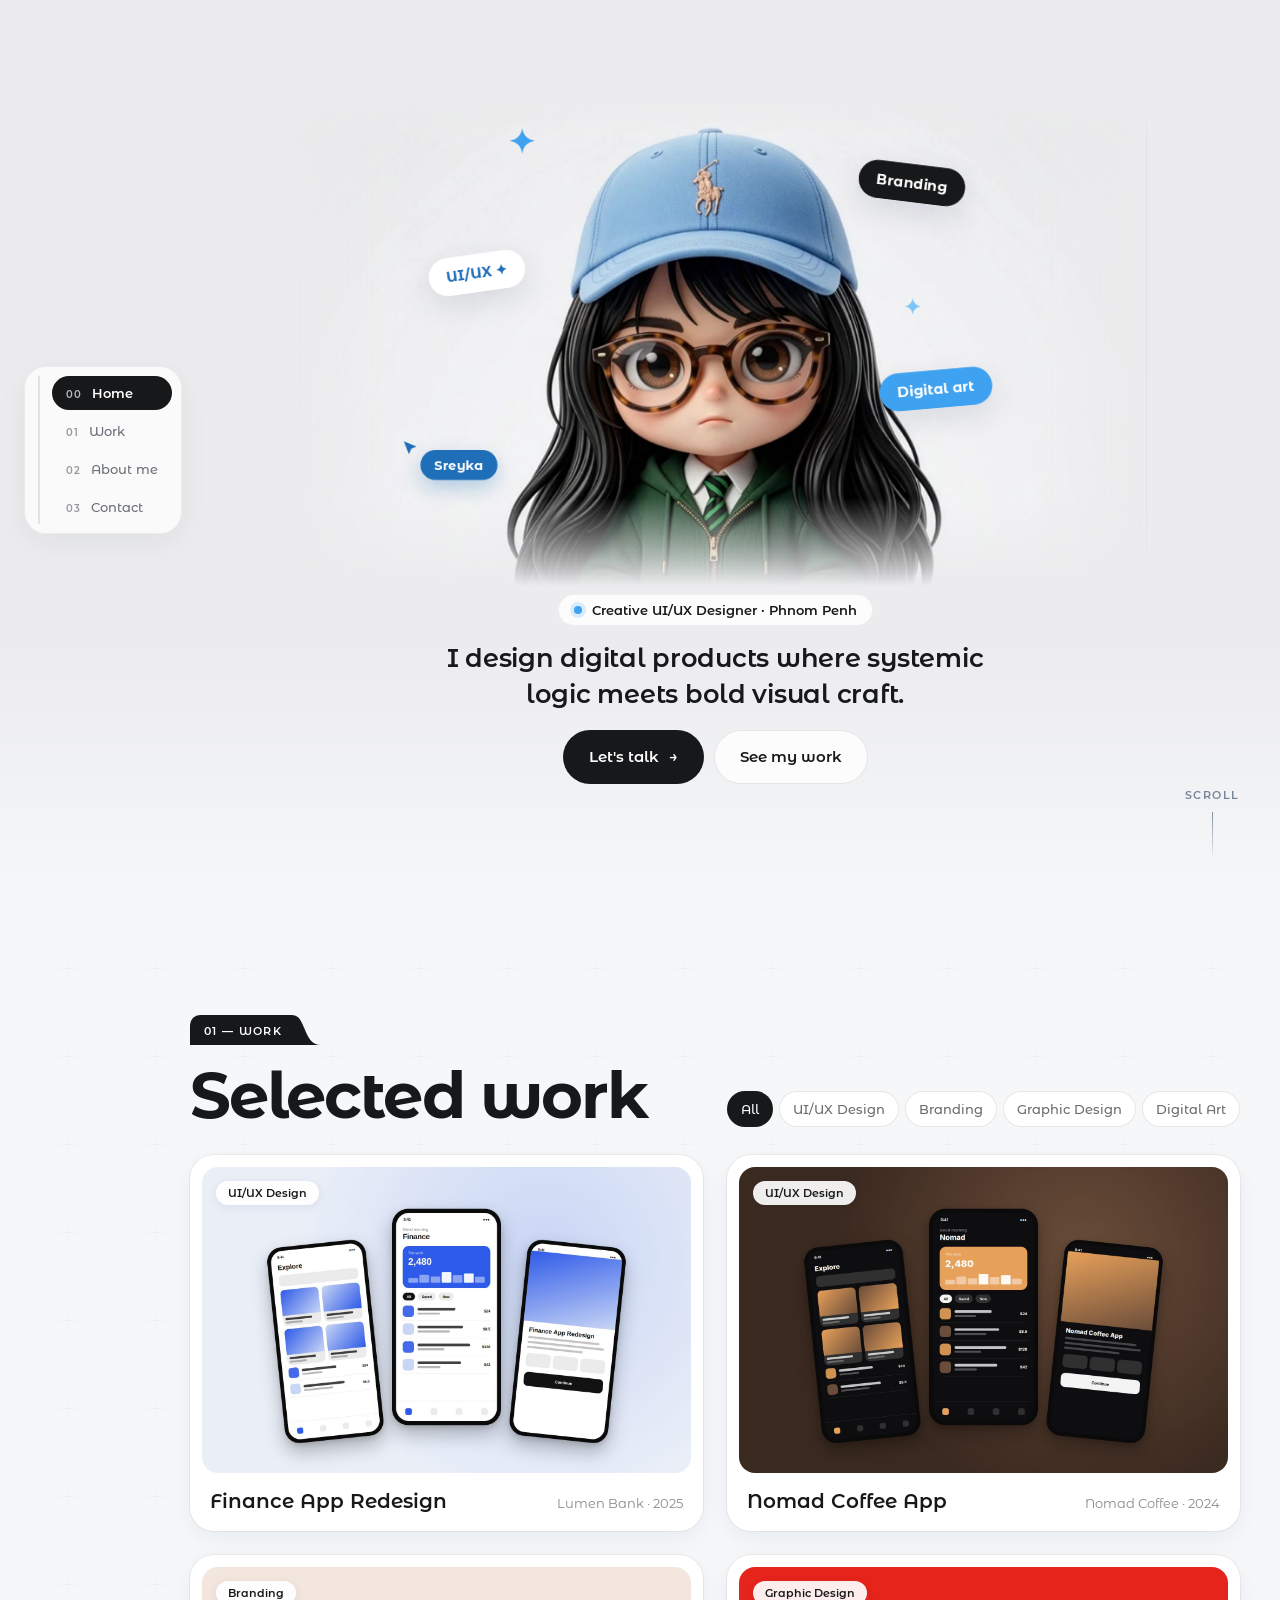
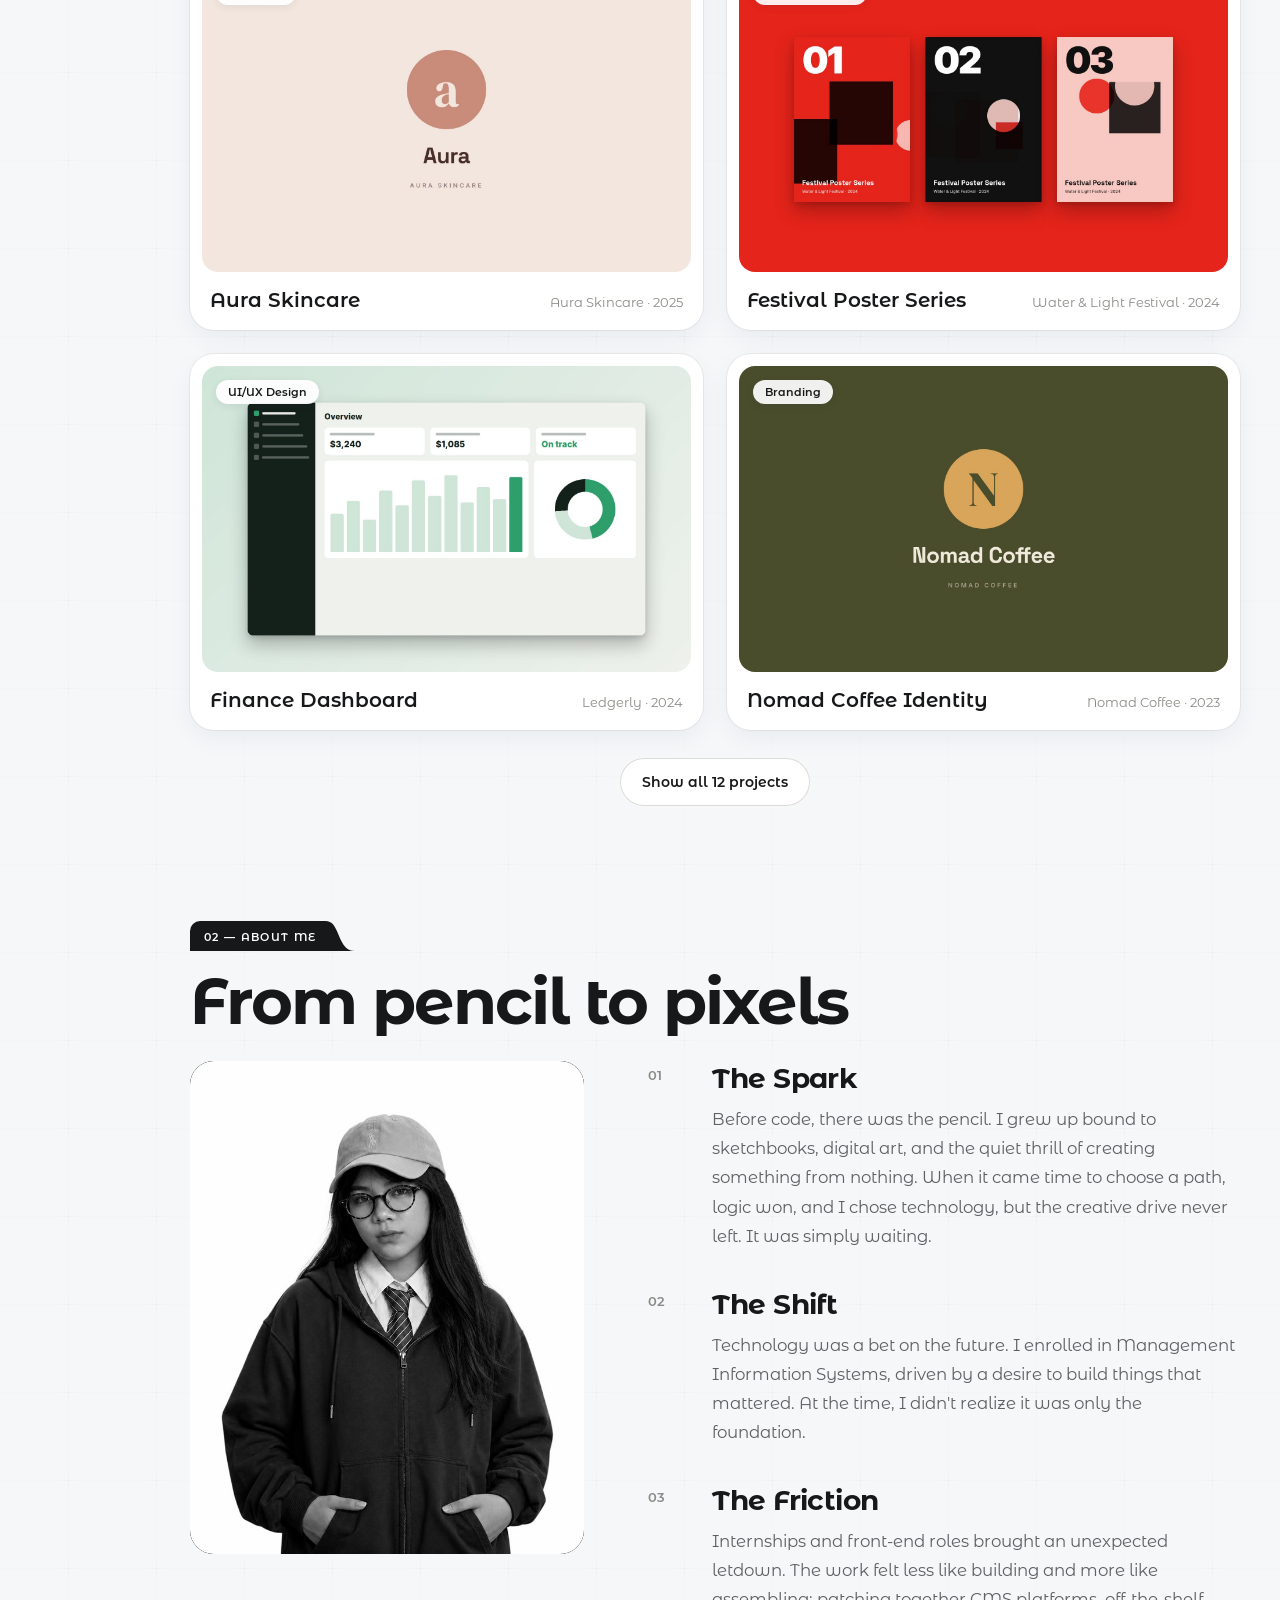
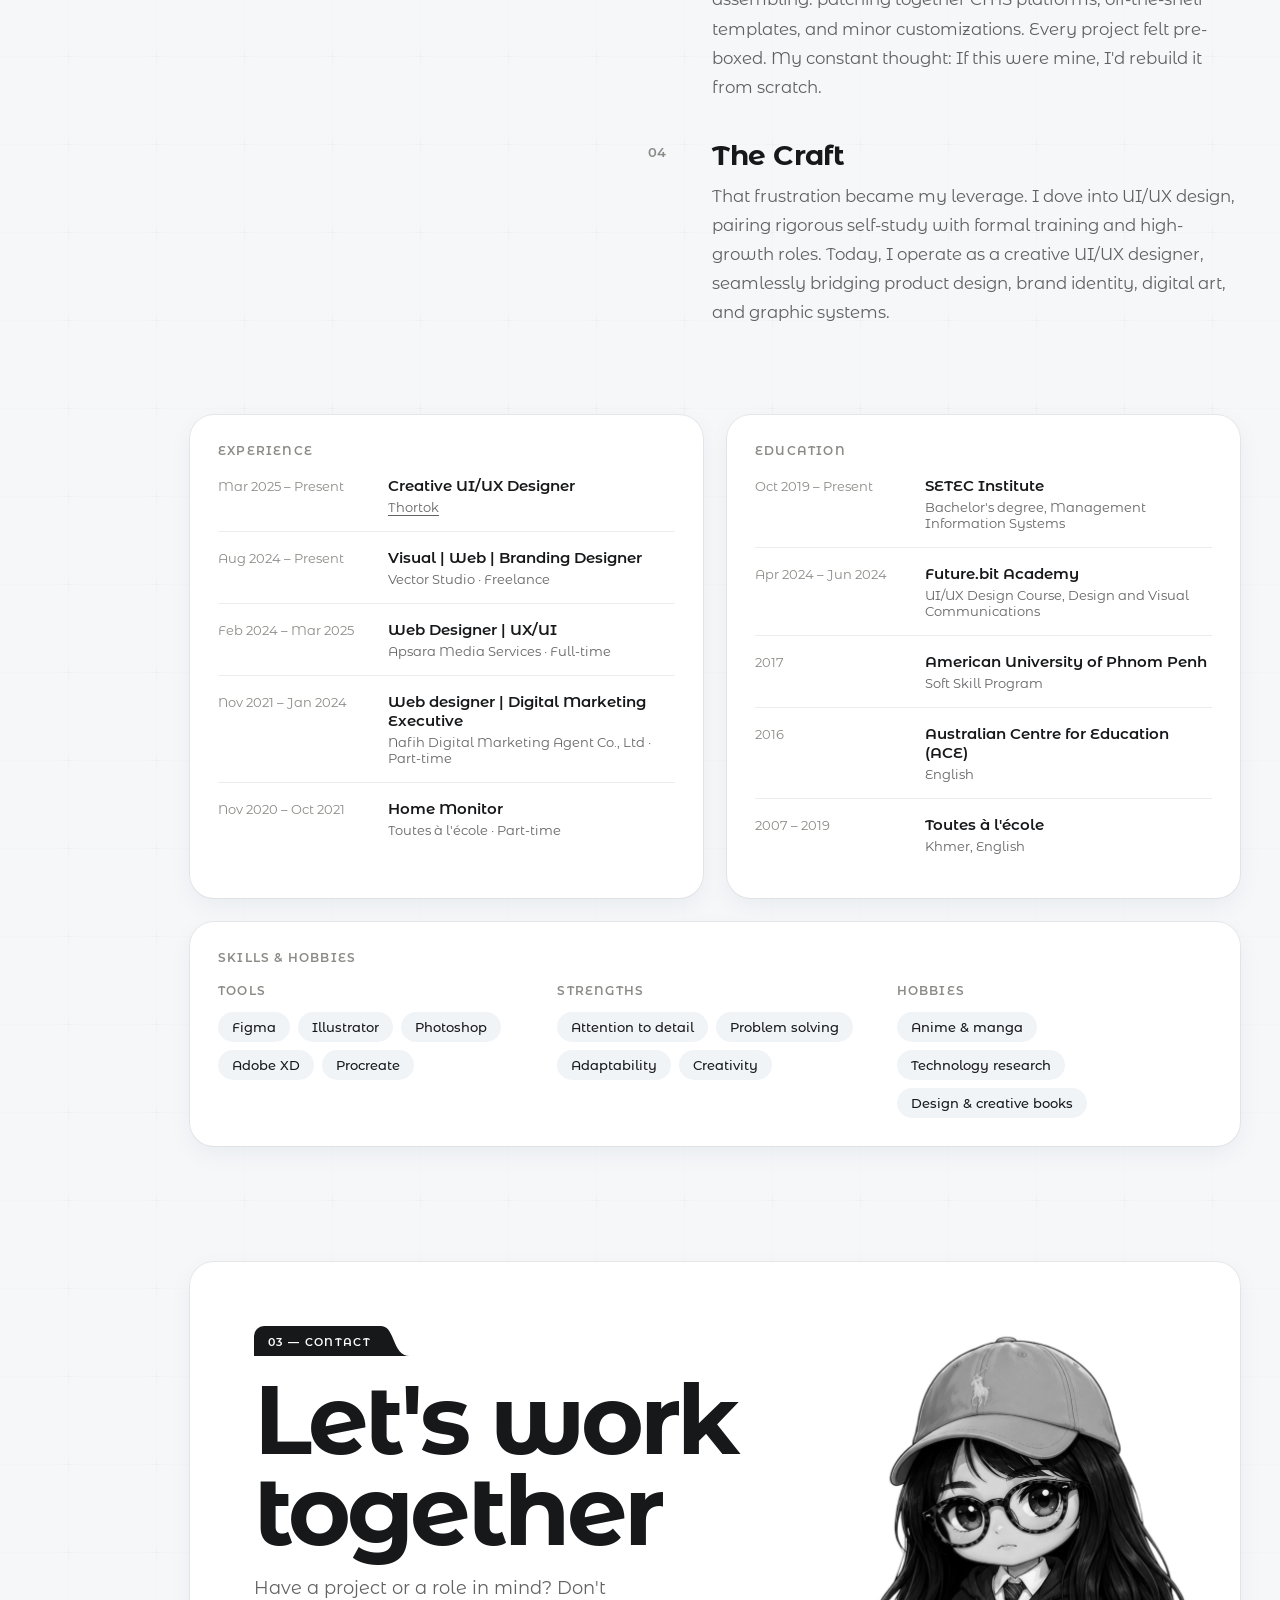
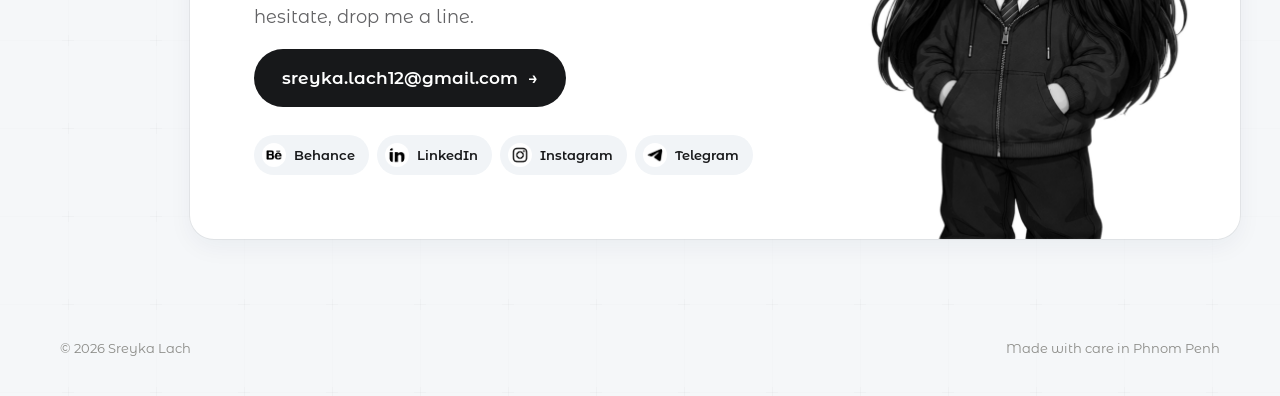
==== commit 048420cd: "Preview hero: smaller video above the text; grid at 10% Co-Authored-By: Claude Opus 5.5 <noreply@ant" ====
--- a/preview/index.html
+++ b/preview/index.html
@@ -38,16 +38,14 @@
 <section id="top" class="hero" aria-labelledby="hero-title">
   <div class="hero-video" id="hero-avatar">
     <video src="../assets/video/home-avatar-v1.mp4" poster="../assets/img/home-avatar-poster-v1.jpg" autoplay muted loop playsinline aria-label="Animated avatar of Sreyka Lach waving"></video>
-  </div>
-  <div class="hero-fade" aria-hidden="true"></div>
-
-  <div class="stickers" aria-hidden="true">
+    <div class="stickers" aria-hidden="true">
     <span class="sticker sticker--uiux">UI/UX ✦</span>
     <span class="sticker sticker--brand">Branding</span>
     <span class="sticker sticker--art">Digital art</span>
     <span class="sticker sticker--cursor"><svg viewBox="0 0 12 12"><path d="M1 1 10.5 4.8 6.6 6.6 4.8 10.5Z"/></svg><span>Sreyka</span></span>
     <svg class="sparkle sparkle--1" viewBox="0 0 24 24"><path d="M12 0c1 7 5 11 12 12-7 1-11 5-12 12-1-7-5-11-12-12C7 11 11 7 12 0Z"/></svg>
     <svg class="sparkle sparkle--2" viewBox="0 0 24 24"><path d="M12 0c1 7 5 11 12 12-7 1-11 5-12 12-1-7-5-11-12-12C7 11 11 7 12 0Z"/></svg>
+  </div>
   </div>
 
   <div class="hero-content">
--- a/preview/preview-v2.css
+++ b/preview/preview-v2.css
@@ -239,22 +239,21 @@
   position: relative; isolation: isolate; overflow: hidden;
   height: 100svh; min-height: 620px; max-height: 1100px;
   /* same light grey as the video's own backdrop, so any uncovered edge matches */
-  background: #ECECEE;
-  display: flex; flex-direction: column; justify-content: flex-end; align-items: center;
-  padding: 0 var(--gutter) 40px;
+  background: linear-gradient(180deg, #ECECEE 0%, #ECECEE 72%, var(--page) 100%);
+  display: flex; flex-direction: column; justify-content: center; align-items: center; gap: 8px;
+  padding: 24px var(--gutter) 40px;
 }
 @media (min-width: 1000px) { .hero { padding-left: calc(var(--rail-w) + var(--gutter)); } }
-.hero-video { position: absolute; inset: 0; z-index: 0; will-change: transform; transform-origin: 50% 30%; }
+/* the video sits above the text (no overlap); edges feathered into the matching grey */
+.hero-video { position: relative; z-index: 0; flex: none; height: min(54vh, 560px); aspect-ratio: 16 / 9; max-width: 100%; will-change: transform; }
 .hero-video video {
   width: 100%; height: 100%; object-fit: cover; object-position: 50% 18%;
+  -webkit-mask-image: linear-gradient(90deg, transparent 0, #000 14%, #000 86%, transparent 100%), linear-gradient(180deg, transparent 0, #000 8%, #000 82%, transparent 100%);
+  -webkit-mask-composite: source-in; mask-composite: intersect;
+  mask-image: linear-gradient(90deg, transparent 0, #000 14%, #000 86%, transparent 100%), linear-gradient(180deg, transparent 0, #000 8%, #000 82%, transparent 100%);
   animation: heroIn 1.4s cubic-bezier(.2,.7,.2,1) both;
 }
 @keyframes heroIn { from { opacity: 0; transform: scale(1.06); } to { opacity: 1; transform: none; } }
-/* soft fade at the bottom so the text reads, and the hero melts into the page */
-.hero-fade {
-  position: absolute; left: 0; right: 0; bottom: 0; height: 46%; z-index: 1; pointer-events: none;
-  background: linear-gradient(180deg, rgba(245,247,249,0) 0%, rgba(245,247,249,0.75) 45%, var(--page) 100%);
-}
 .hero-content {
   position: relative; z-index: 3; opacity: var(--hero-fade, 1);
   display: flex; flex-direction: column; align-items: center; text-align: center; gap: 14px;
@@ -282,7 +281,7 @@
 
 /* sky-blue stickers floating around the avatar (a centred box the height of the hero) */
 .stickers {
-  position: absolute; z-index: 2; top: 8%; height: 62%; left: 50%; transform: translateX(-50%);
+  position: absolute; z-index: 2; top: 4%; height: 92%; left: 50%; transform: translateX(-50%);
   aspect-ratio: 1; pointer-events: none;
 }
 .sticker {
@@ -324,10 +323,9 @@
 }
 @media (max-width: 700px) {
   /* phones: the video sits in the top part (a wide frame can't fill a tall screen) */
-  .hero-video { bottom: auto; height: 62%; }
+  .hero-video { height: 46vh; width: 100%; aspect-ratio: auto; }
   .hero-video video { object-position: 50% 20%; }
-  .hero-fade { height: 58%; background: linear-gradient(180deg, rgba(245,247,249,0) 0%, var(--page) 34%, var(--page) 100%); }
-  .stickers { top: 6%; height: 50%; aspect-ratio: auto; width: 100vw; }
+  .stickers { top: 4%; height: 92%; aspect-ratio: auto; width: 100vw; }
   .hero-kicker { font-size: 12px; padding: 6px 12px; }
   .hero-content { align-self: stretch; max-width: none; }
   .hero-actions { align-self: stretch; }
@@ -375,7 +373,7 @@
    ================================================================= */
 body {
   background-color: var(--page);
-  background-image: url("data:image/svg+xml,%3Csvg xmlns='http://www.w3.org/2000/svg' width='88' height='88' viewBox='0 0 88 88'%3E%3Cg fill='none' stroke='%2317181A'%3E%3Cpath d='M0 .5H88M.5 0V88' stroke-opacity='.06'/%3E%3Cpath d='M-5 .5H6M.5-5V6M82 .5H93M88.5-5V6M-5 88.5H6M.5 83V94M82 88.5H93M88.5 83V94' stroke-opacity='.14'/%3E%3C/g%3E%3C/svg%3E");
+  background-image: url("data:image/svg+xml,%3Csvg xmlns='http://www.w3.org/2000/svg' width='88' height='88' viewBox='0 0 88 88'%3E%3Cg fill='none' stroke='%2317181A'%3E%3Cpath d='M0 .5H88M.5 0V88' stroke-opacity='.006'/%3E%3Cpath d='M-5 .5H6M.5-5V6M82 .5H93M88.5-5V6M-5 88.5H6M.5 83V94M82 88.5H93M88.5 83V94' stroke-opacity='.014'/%3E%3C/g%3E%3C/svg%3E");
   background-size: 88px 88px;
   background-position: center top;
 }
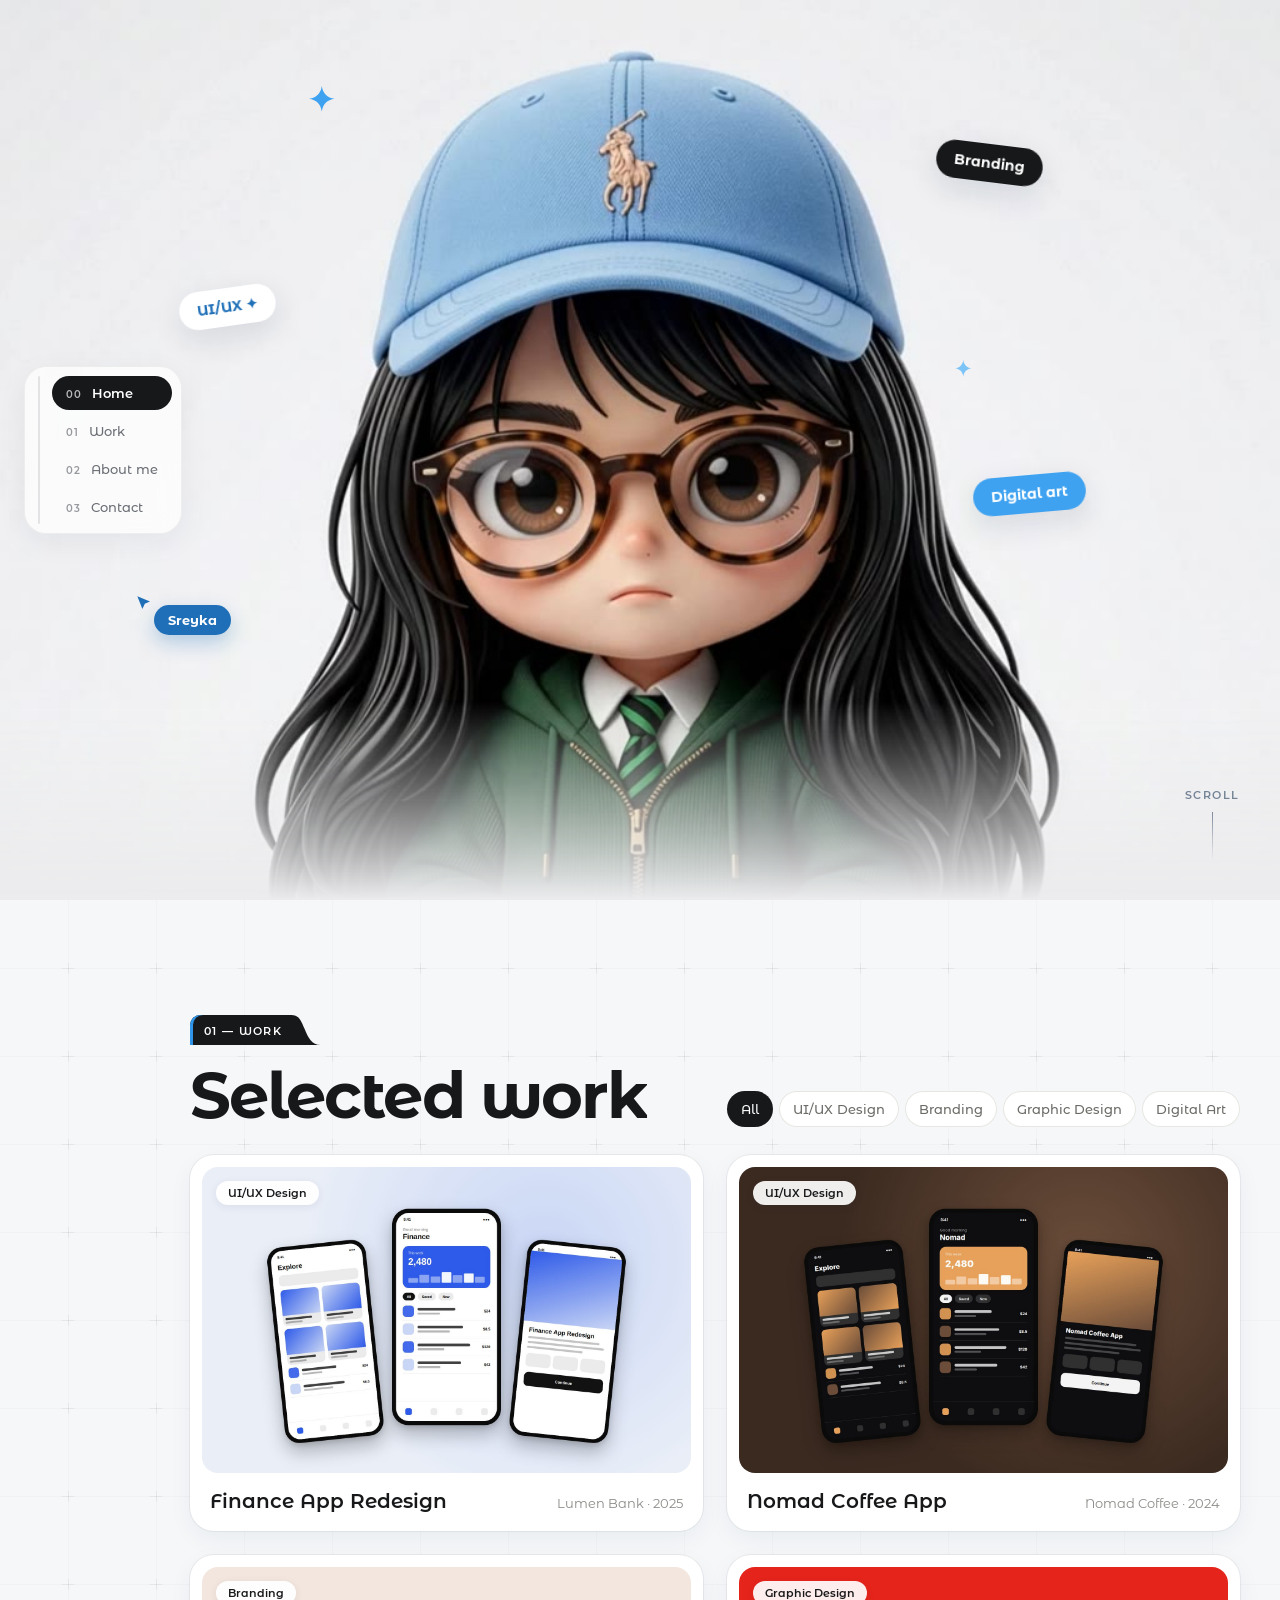
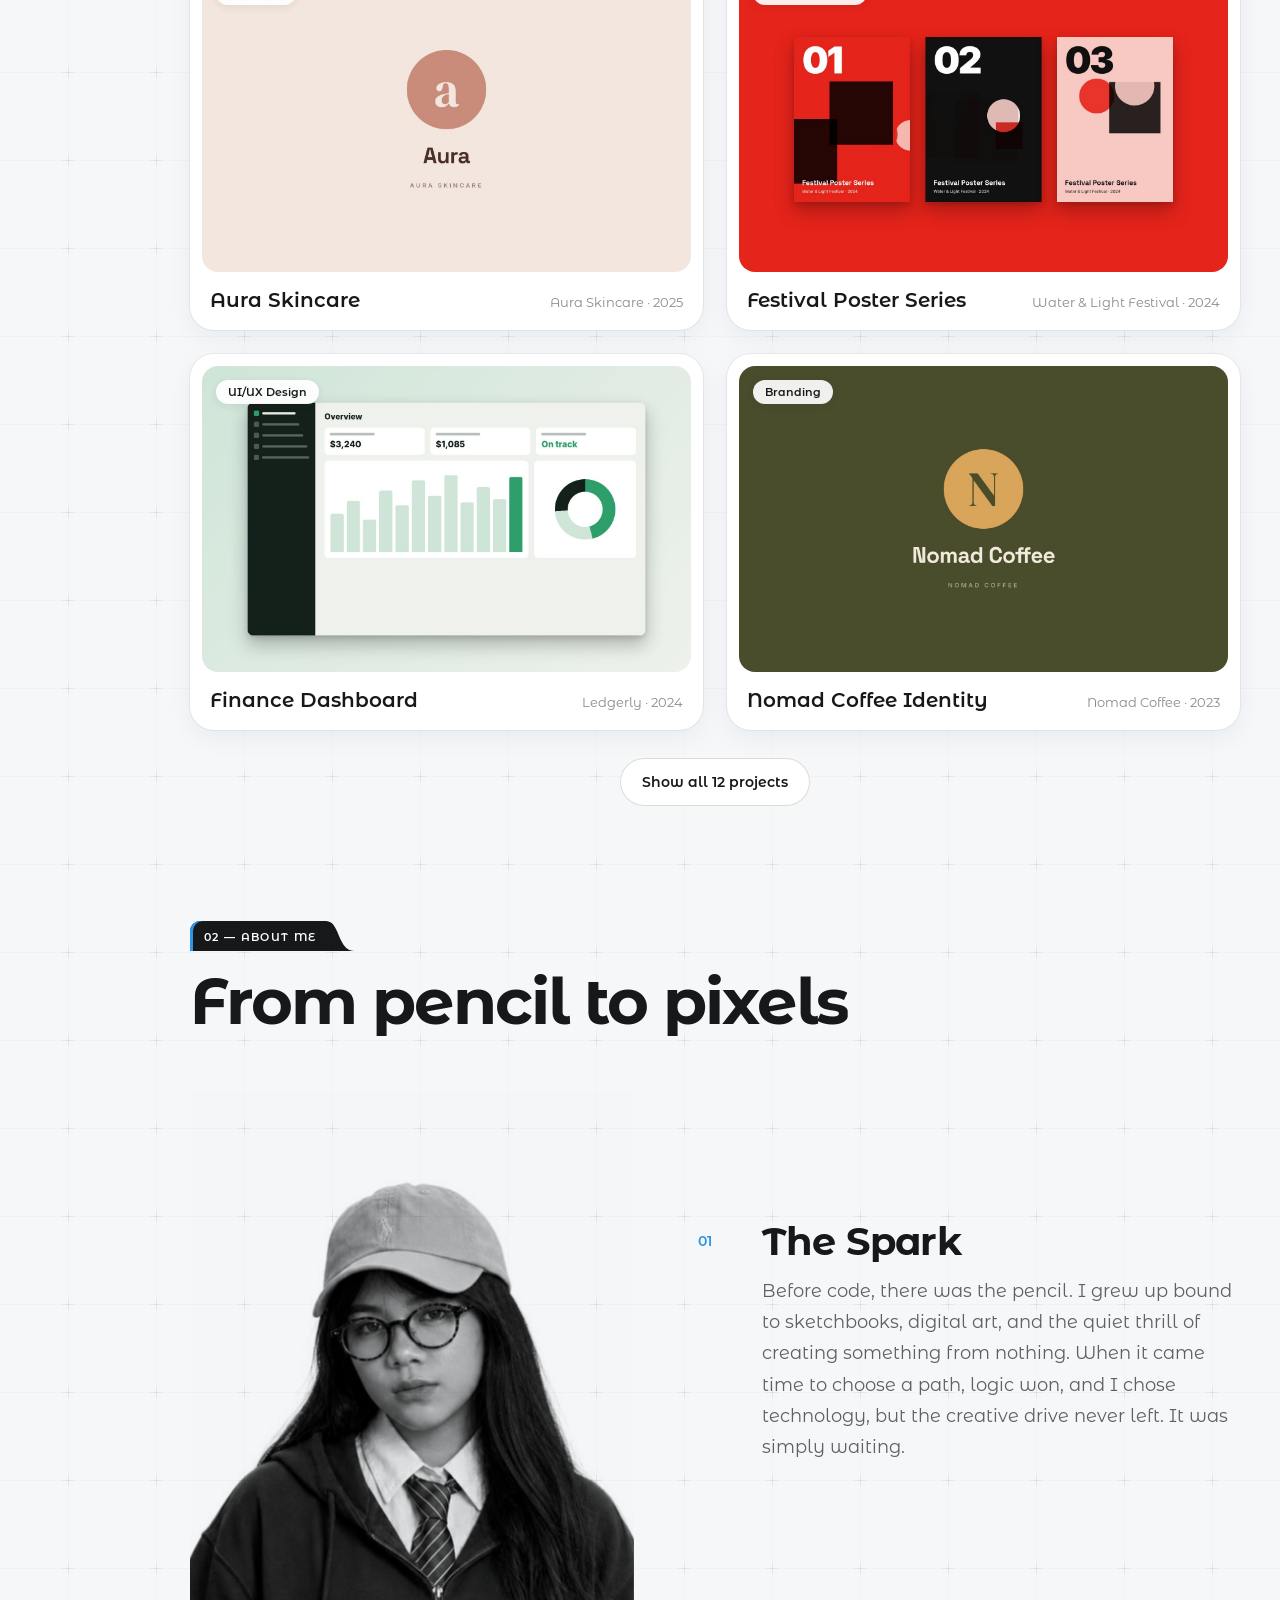
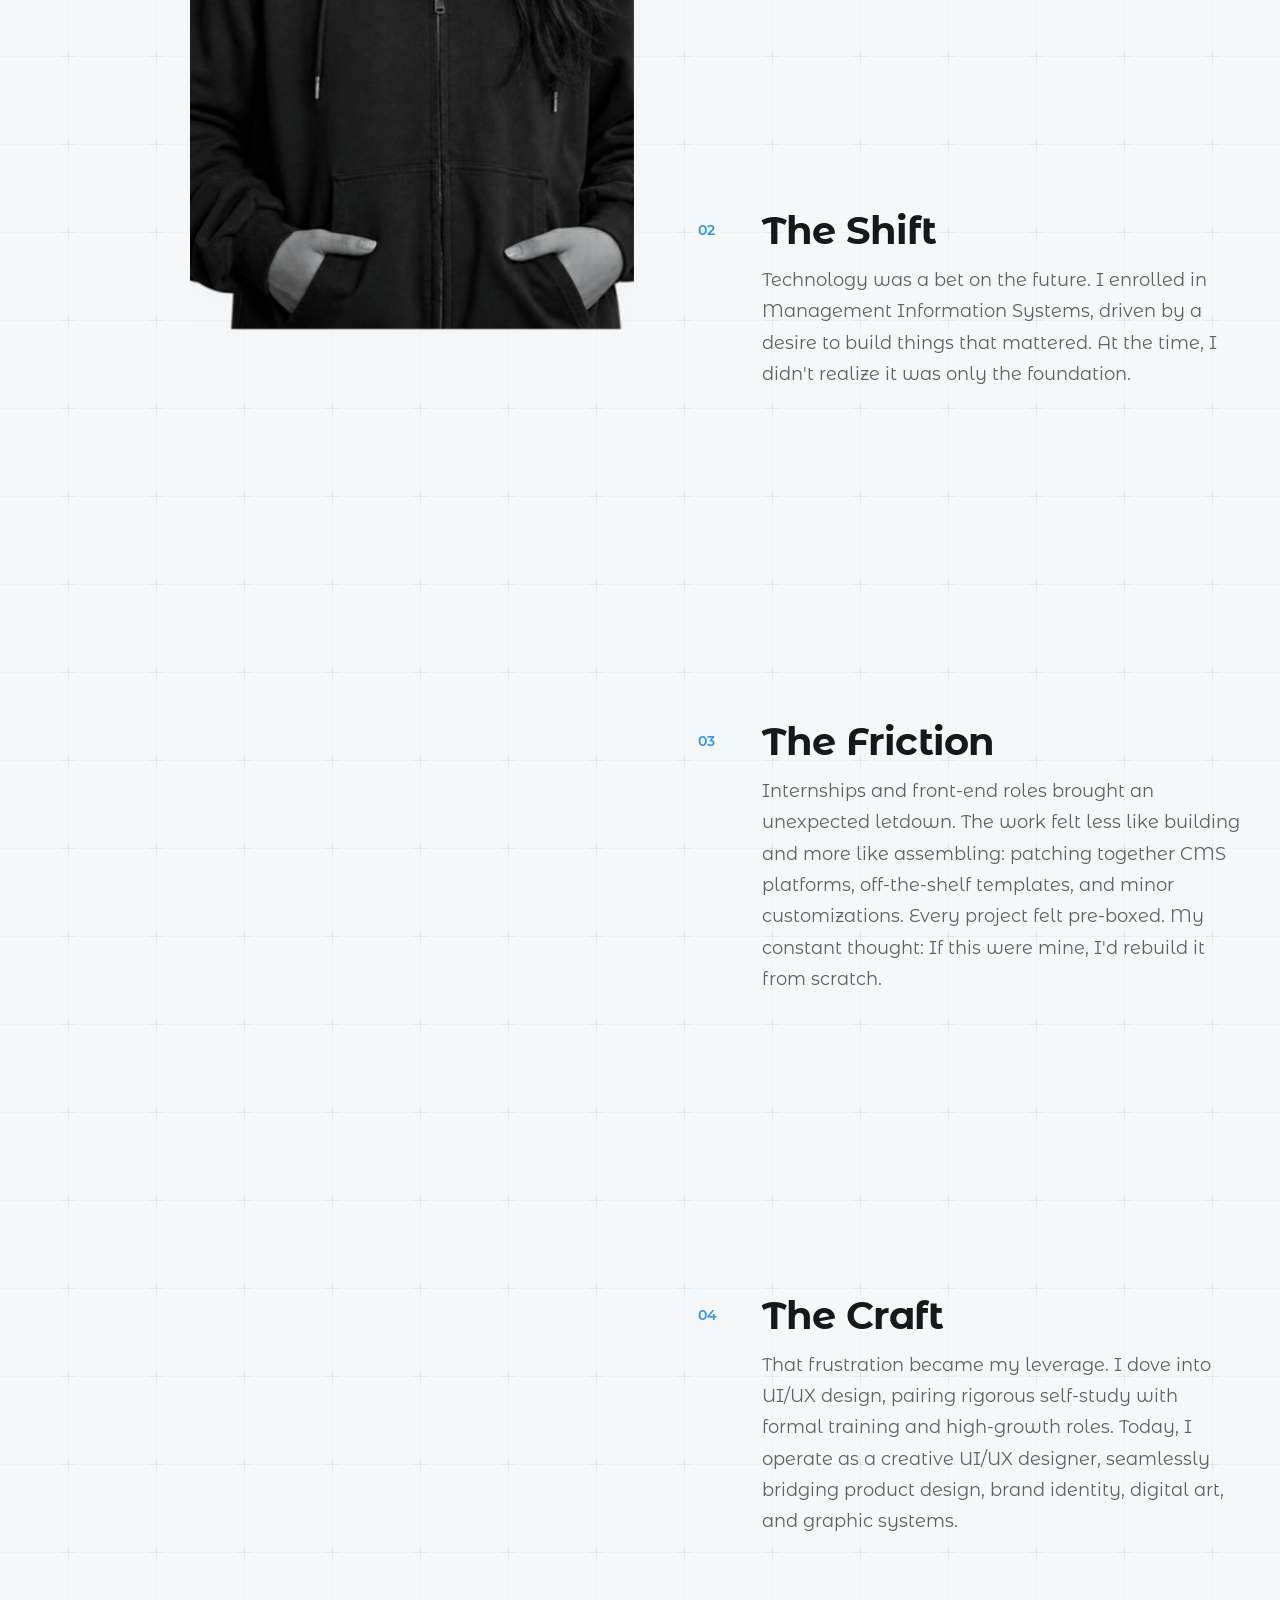
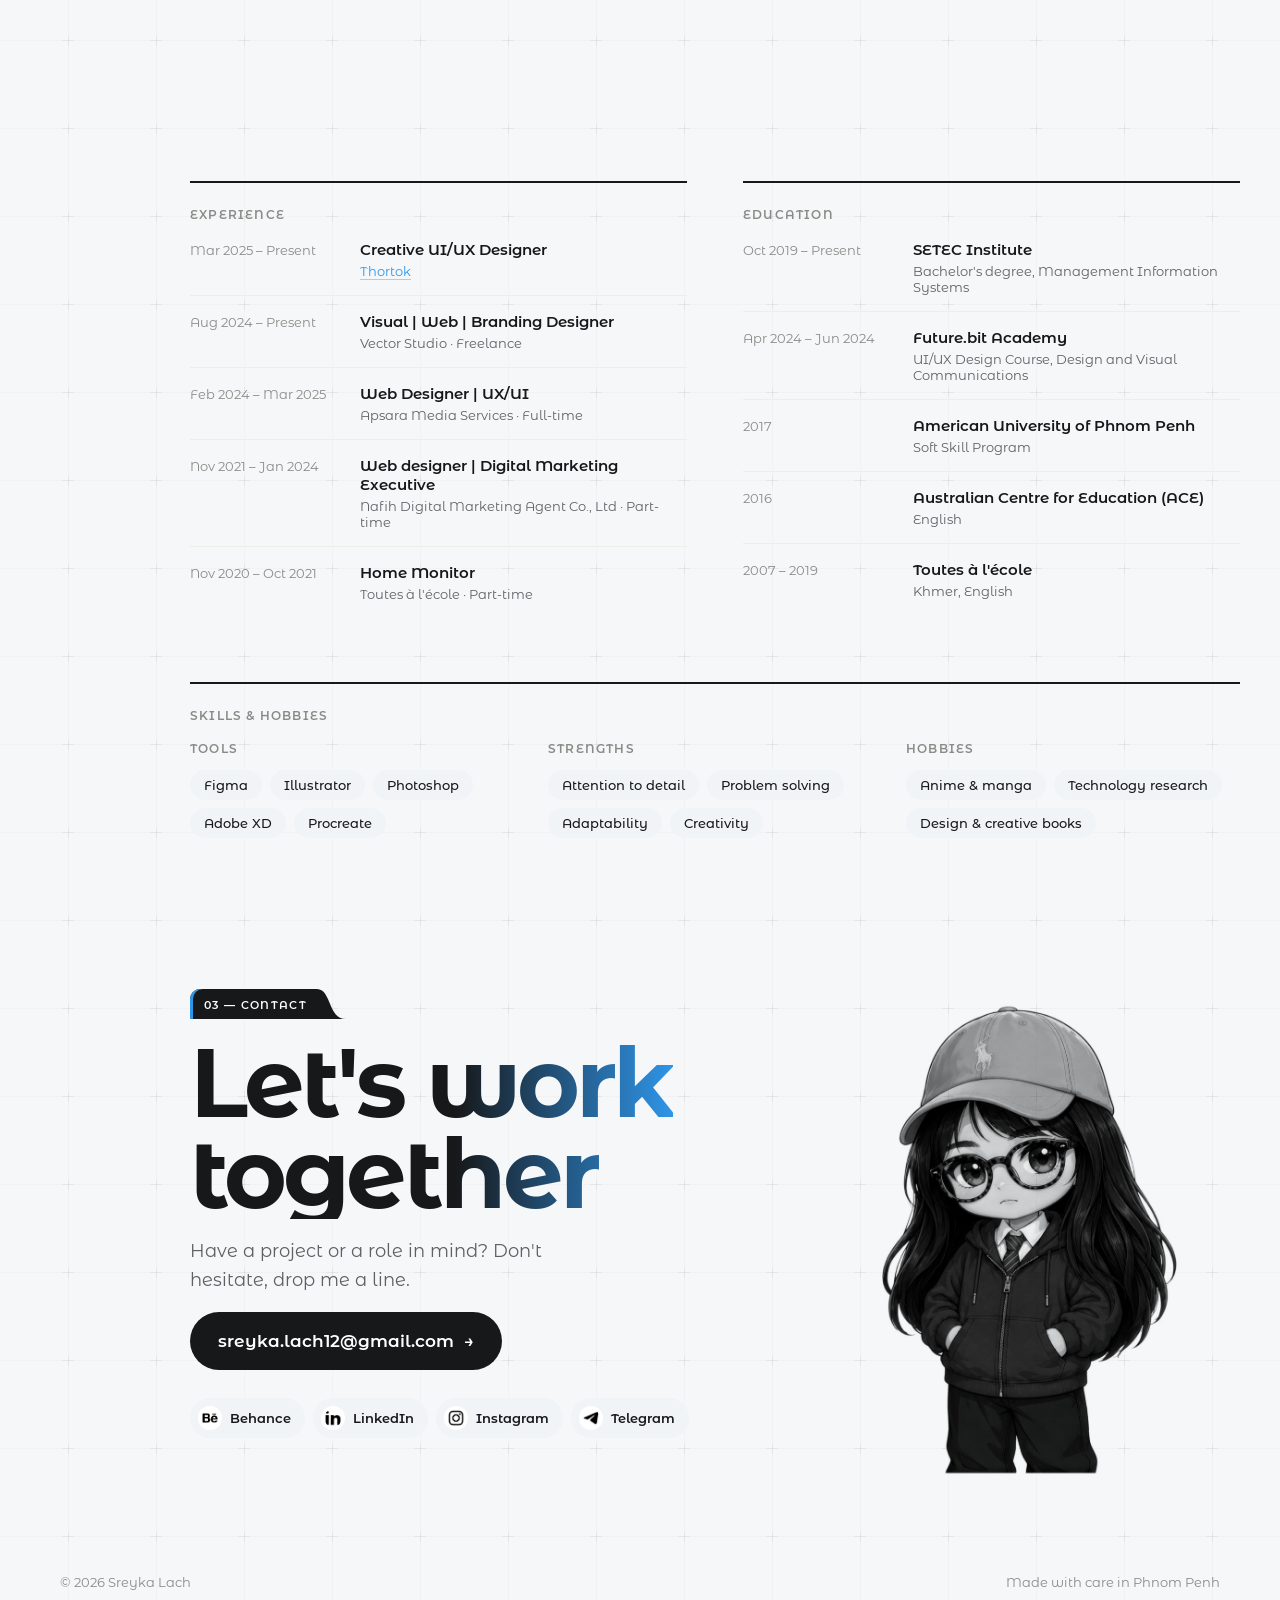
==== commit be6d4d56: "Preview: video-only full hero, sticky About story, boxes only on work cards, scroll animations, sky-" ====
--- a/preview/index.html
+++ b/preview/index.html
@@ -10,7 +10,7 @@
 <link rel="preconnect" href="https://fonts.googleapis.com">
 <link rel="preconnect" href="https://fonts.gstatic.com" crossorigin>
 <link href="https://fonts.googleapis.com/css2?family=Montserrat+Alternates:wght@400;500;600;700;800;900&display=swap" rel="stylesheet">
-<link rel="stylesheet" href="preview-v2.css">
+<link rel="stylesheet" href="preview-v3.css">
 </head>
 <body>
 
@@ -48,15 +48,7 @@
   </div>
   </div>
 
-  <div class="hero-content">
-    <h1 id="hero-title" class="sr-only">Sreyka Lach, Creative UI/UX Designer</h1>
-    <p class="hero-kicker"><span class="hero-dot" aria-hidden="true"></span>Creative UI/UX Designer · Phnom Penh</p>
-    <p class="hero-lead">I design digital products where systemic logic meets bold visual craft.</p>
-    <div class="hero-actions">
-      <a href="#contact" class="btn btn--dark btn--hero">Let's talk <span aria-hidden="true">→</span></a>
-      <a href="#work" class="btn btn--glass btn--hero">See my work</a>
-    </div>
-  </div>
+  <h1 id="hero-title" class="sr-only">Sreyka Lach, Creative UI/UX Designer</h1>
   <a href="#work" class="scroll-cue" aria-label="Scroll to work"><span>Scroll</span><span class="scroll-cue-line" aria-hidden="true"></span></a>
 </section>
 
@@ -81,21 +73,21 @@
     </div>
     <div class="about">
       <div class="about-photo-wrap">
-        <div class="card card-photo about-photo">
-          <img class="cover" src="../assets/img/portrait-about-v2.jpg" alt="Portrait of Sreyka Lach">
+        <div class="about-photo">
+          <img src="../assets/img/portrait-about-v2.jpg" alt="Portrait of Sreyka Lach">
         </div>
       </div>
       <div class="story" id="story"></div>
     </div>
 
     <div class="cv">
-      <div class="card cv-card" data-title="Experience">
+      <div class="cv-card" data-title="Experience">
         <ol class="cv-list" id="experience"></ol>
       </div>
-      <div class="card cv-card" data-title="Education">
+      <div class="cv-card" data-title="Education">
         <ol class="cv-list" id="education"></ol>
       </div>
-      <div class="card cv-card cv-card--wide" data-title="Skills &amp; hobbies">
+      <div class="cv-card cv-card--wide" data-title="Skills &amp; hobbies">
         <div class="skills">
           <div><p class="mini-label">Tools</p><div class="chips" id="tools"></div></div>
           <div><p class="mini-label">Strengths</p><div class="chips" id="strengths"></div></div>
@@ -107,7 +99,7 @@
 
   <!-- ============ 4. CONTACT ============ -->
   <section id="contact" class="section section--last" aria-labelledby="contact-title">
-    <div class="card contact">
+    <div class="contact">
       <div class="contact-text">
         <p class="eyebrow"><span>03 — Contact</span></p>
         <h2 id="contact-title" class="contact-title">Let's work<br>together</h2>
@@ -127,6 +119,6 @@
 </footer>
 
 <script src="../js/work-projects-v7.js"></script>
-<script src="preview-v2.js"></script>
+<script src="preview-v3.js"></script>
 </body>
 </html>
--- a/preview/preview-v3.css
+++ b/preview/preview-v3.css
@@ -0,0 +1,479 @@
+/* Long-scroll PREVIEW — same look as the live site (off-white page,
+   white folder cards with S-curve tabs, black accents). */
+:root {
+  --word-size: clamp(84px, min(14vw, 24vh), 240px);
+  --page: #F5F7F9;
+  --card: #FFFFFF;
+  --ink: #17181A;
+  --ink-2: rgba(23,24,26,0.68);
+  --muted: #8A8A86;
+  --chip: #F1F4F7;
+  --sky: #CFE9FF;
+  --rail-w: 150px;
+  --radius: 24px;
+  --tab-h: 28px;
+  --max: 1240px;
+  --gutter: clamp(16px, 4vw, 40px);
+}
+
+* { box-sizing: border-box; }
+html { scroll-behavior: smooth; scroll-padding-top: 24px; overflow-x: clip; }
+@media (prefers-reduced-motion: reduce) { html { scroll-behavior: auto; } }
+body {
+  margin: 0; background: var(--page); color: var(--ink);
+  font-family: 'Montserrat Alternates', sans-serif;
+  -webkit-font-smoothing: antialiased;
+}
+img, video { display: block; max-width: 100%; }
+a { color: inherit; }
+h1, h2, h3, p { margin: 0; }
+main { max-width: var(--max); margin: 0 auto; padding: 0 var(--gutter); }
+/* room for the side menu on wide screens */
+@media (min-width: 1000px) {
+  main, .footer { max-width: calc(var(--max) + var(--rail-w)); padding-left: calc(var(--rail-w) + var(--gutter)); }
+}
+
+/* ---------- folder cards ---------- */
+.card {
+  position: relative; display: block;
+  background: var(--card); border-radius: var(--radius);
+  box-shadow: 0 0 0 1px rgba(23,24,26,0.06), 0 8px 24px rgba(15,40,70,0.05);
+  text-decoration: none; color: inherit;
+}
+.card-photo { background: #111; box-shadow: none; }
+.card-photo > .cover, .card-photo > .scrim { border-radius: inherit; }
+.tab {
+  position: absolute; left: 0; bottom: 100%; z-index: 2;
+  height: var(--tab-h); margin-bottom: -1px; max-width: calc(100% - 44px);
+  display: flex; align-items: center; padding: 2px 4px 0 16px;
+  background: var(--tab-bg, #FFFFFF); color: var(--tab-ink, var(--ink));
+  border-radius: 14px 0 0 0;
+  font-size: 11px; font-weight: 600; letter-spacing: 0.1em; text-transform: uppercase; white-space: nowrap;
+}
+.tab::after {
+  content: ''; position: absolute; top: 0; bottom: 0;
+  left: calc(100% - 1px); width: calc(var(--tab-h) * 1.3); background: inherit;
+  -webkit-mask: url("data:image/svg+xml,%3Csvg xmlns='http://www.w3.org/2000/svg' viewBox='0 0 36 28' preserveAspectRatio='none'%3E%3Cpath d='M0 0H4C11 0 13 4.5 16.5 12.5C20 21 23.5 28 32 28H36V28H0Z'/%3E%3C/svg%3E") 0 0 / 100% 100% no-repeat;
+          mask: url("data:image/svg+xml,%3Csvg xmlns='http://www.w3.org/2000/svg' viewBox='0 0 36 28' preserveAspectRatio='none'%3E%3Cpath d='M0 0H4C11 0 13 4.5 16.5 12.5C20 21 23.5 28 32 28H36V28H0Z'/%3E%3C/svg%3E") 0 0 / 100% 100% no-repeat;
+}
+.tab--dark { --tab-bg: #111111; --tab-ink: #FFFFFF; }
+.cover { position: absolute; inset: 0; width: 100%; height: 100%; object-fit: cover; background: center / cover no-repeat #222; }
+.scrim { position: absolute; inset: 0; pointer-events: none; background: linear-gradient(180deg, rgba(0,0,0,0) 45%, rgba(0,0,0,0.7)); }
+
+/* ---------- buttons, chips ---------- */
+.btn {
+  display: inline-flex; align-items: center; gap: 10px;
+  height: 48px; padding: 0 22px; border-radius: 999px;
+  background: #FFFFFF; color: var(--ink); box-shadow: inset 0 0 0 1px #DCDCD7;
+  font: inherit; font-size: 14px; font-weight: 600; text-decoration: none; cursor: pointer; border: 0;
+  transition: background .2s ease, color .2s ease, box-shadow .2s ease;
+}
+.btn:hover { background: var(--ink); color: #FFFFFF; box-shadow: none; }
+.btn--dark { background: var(--ink); color: #FFFFFF; box-shadow: none; }
+.btn--dark:hover { background: #3A3B3E; }
+.btn--big { height: 58px; padding: 0 28px; font-size: clamp(14px, 1.6vw, 17px); }
+.btn:focus-visible { outline: 2px solid #4C9EFF; outline-offset: 3px; }
+.chips { display: flex; flex-wrap: wrap; gap: 8px; }
+.chip { padding: 7px 14px; border-radius: 999px; background: var(--chip); font-size: 13px; font-weight: 500; }
+.chip--glass {
+  width: fit-content; padding: 5px 12px; font-size: 11px; font-weight: 600; color: #FFFFFF;
+  background: rgba(255,255,255,0.16); border: 1px solid rgba(255,255,255,0.3);
+  backdrop-filter: blur(12px); -webkit-backdrop-filter: blur(12px);
+}
+
+/* ---------- section scaffolding ---------- */
+.section { padding: clamp(56px, 9vw, 120px) 0 0; }
+.section--last { padding-bottom: clamp(40px, 6vw, 80px); }
+.section-head { display: flex; flex-wrap: wrap; align-items: flex-end; gap: 12px 24px; margin-bottom: 28px; }
+.eyebrow { width: 100%; font-size: 12px; font-weight: 600; color: var(--muted); text-transform: uppercase; letter-spacing: 0.12em; }
+.section-title { font-size: clamp(32px, 5vw, 64px); font-weight: 700; letter-spacing: -0.03em; line-height: 1; margin-right: auto; }
+
+/* ---------- 2. work ---------- */
+.filters { display: flex; flex-wrap: wrap; gap: 6px; }
+.filter {
+  height: 36px; padding: 0 14px; border-radius: 999px; border: 0; cursor: pointer;
+  background: #FFFFFF; box-shadow: inset 0 0 0 1px #E6E6E2; color: #6B6B67;
+  font: inherit; font-size: 13px; font-weight: 500;
+}
+.filter:hover { color: var(--ink); }
+.filter[aria-pressed="true"] { background: var(--ink); color: #FFFFFF; box-shadow: none; }
+.work-grid { display: grid; grid-template-columns: repeat(2, 1fr); gap: 24px; }
+.project { padding: 12px 12px 18px; }
+.project-img {
+  position: relative; aspect-ratio: 16 / 10; border-radius: 16px; background: center / cover no-repeat #EEE;
+  transition: transform .5s cubic-bezier(.2,.7,.2,1);
+}
+.project:hover .project-img { transform: scale(0.985); }
+.project-meta { display: flex; justify-content: space-between; align-items: baseline; gap: 12px; padding: 16px 8px 0; }
+.project-title { font-size: clamp(16px, 1.6vw, 20px); font-weight: 600; }
+.project-sub { font-size: 13px; color: var(--muted); white-space: nowrap; }
+.project:focus-visible { outline: 2px solid #4C9EFF; outline-offset: 4px; }
+.work-more { display: flex; justify-content: center; margin-top: 28px; }
+
+/* ---------- 3. about ---------- */
+.about { display: grid; grid-template-columns: 0.8fr 1.2fr; gap: 24px clamp(24px, 5vw, 72px); align-items: start; }
+.about-photo-wrap { position: sticky; top: 90px; }
+.about-photo { aspect-ratio: 4 / 5; overflow: visible; }
+.about-photo .cover { object-position: center 15%; }
+.story { display: flex; flex-direction: column; gap: 36px; }
+.chapter { display: grid; grid-template-columns: 48px 1fr; gap: 0 16px; }
+.chapter-num { font-size: 13px; font-weight: 600; color: var(--muted); padding-top: 6px; }
+.chapter-title { font-size: clamp(20px, 2.2vw, 28px); font-weight: 700; letter-spacing: -0.02em; margin-bottom: 10px; }
+.chapter-text { font-size: clamp(15px, 1.3vw, 17px); line-height: 1.75; color: var(--ink-2); max-width: 60ch; }
+
+.cv { display: grid; grid-template-columns: 1fr 1fr; gap: 24px; margin-top: clamp(48px, 7vw, 88px); }
+.cv-card { padding: 28px; }
+.cv-card--wide { grid-column: 1 / -1; }
+.cv-list { list-style: none; margin: 0; padding: 0; }
+.cv-item { display: grid; grid-template-columns: 150px 1fr; gap: 4px 20px; padding: 16px 0; border-top: 1px solid #EDEDEA; }
+.cv-item:first-child { border-top: 0; padding-top: 0; }
+.cv-years { font-size: 13px; color: var(--muted); padding-top: 2px; }
+.cv-title { font-size: 15px; font-weight: 600; }
+.cv-place { display: block; margin-top: 4px; font-size: 13px; color: var(--ink-2); }
+a.cv-place { text-decoration: underline; text-underline-offset: 3px; }
+.skills { display: grid; grid-template-columns: repeat(3, 1fr); gap: 24px; }
+.mini-label { font-size: 12px; font-weight: 600; color: var(--muted); text-transform: uppercase; letter-spacing: 0.1em; margin-bottom: 12px; }
+
+/* ---------- 4. contact ---------- */
+.contact {
+  display: grid; grid-template-columns: 1.2fr 0.8fr; align-items: end;
+  overflow: visible; min-height: 520px;
+}
+.contact-text { padding: clamp(28px, 5vw, 64px); display: flex; flex-direction: column; align-items: flex-start; gap: 18px; align-self: center; }
+.contact .eyebrow { width: auto; }
+.contact-title { font-size: clamp(44px, 7.5vw, 104px); font-weight: 700; line-height: 0.95; letter-spacing: -0.04em; }
+.contact-note { font-size: clamp(15px, 1.4vw, 18px); color: var(--ink-2); max-width: 34ch; line-height: 1.6; }
+.socials { list-style: none; margin: 10px 0 0; padding: 0; display: flex; flex-wrap: wrap; gap: 8px; }
+.social {
+  display: inline-flex; align-items: center; gap: 8px; height: 40px; padding: 0 14px 0 8px;
+  border-radius: 999px; background: var(--chip); text-decoration: none; font-size: 13px; font-weight: 600;
+  transition: background .2s ease;
+}
+.social:hover { background: #E8E8E4; }
+.social img { width: 24px; height: 24px; border-radius: 50%; background: #FFFFFF; padding: 3px; object-fit: contain; filter: grayscale(1); }
+.contact-img { width: 100%; max-height: 560px; object-fit: contain; object-position: bottom; border-bottom-right-radius: var(--radius); }
+
+.footer {
+  max-width: var(--max); margin: 0 auto; padding: 24px var(--gutter) 40px;
+  display: flex; justify-content: space-between; font-size: 13px; color: var(--muted);
+}
+.footer a { text-decoration: none; }
+.footer a:hover { color: var(--ink); }
+
+/* ---------- reveal on scroll ---------- */
+.reveal { opacity: 0; transform: translateY(18px); transition: opacity .6s ease, transform .6s cubic-bezier(.2,.7,.2,1); }
+.reveal.is-in { opacity: 1; transform: none; }
+
+/* ---------- tablet ---------- */
+@media (max-width: 1000px) {
+  .skills { grid-template-columns: 1fr 1fr; }
+}
+
+/* ---------- phone ---------- */
+@media (max-width: 700px) {
+  :root { --tab-h: 26px; }
+  .work-grid, .cv { grid-template-columns: 1fr; }
+  .about { grid-template-columns: 1fr; }
+  .about-photo-wrap { position: static; }
+  .about-photo { aspect-ratio: 1 / 1; }
+  .story { padding-top: 0; }
+  .chapter { grid-template-columns: 36px 1fr; }
+  .cv-card { padding: 22px 20px; }
+  .cv-item { grid-template-columns: 1fr; }
+  .skills { grid-template-columns: 1fr; }
+  .contact { grid-template-columns: 1fr; min-height: 0; }
+  .contact-img { max-height: 340px; }
+  .btn--big { width: 100%; justify-content: center; }
+  .project-meta { flex-direction: column; gap: 4px; }
+}
+
+
+/* =================================================================
+   SIDE MENU (sticky, left) — follows the scroll; click to jump
+   ================================================================= */
+.rail {
+  position: fixed; z-index: 30; left: 24px; top: 50%; transform: translateY(-50%);
+  display: flex; gap: 12px; padding: 10px 10px 10px 14px; border-radius: 22px;
+  background: rgba(255,255,255,0.72); box-shadow: inset 0 0 0 1px rgba(23,24,26,0.06), 0 8px 30px rgba(15,40,70,0.06);
+  backdrop-filter: blur(14px); -webkit-backdrop-filter: blur(14px);
+}
+.rail-track { position: relative; width: 2px; border-radius: 2px; background: rgba(23,24,26,0.1); overflow: hidden; }
+.rail-fill { position: absolute; inset: 0; background: var(--ink); transform-origin: top; transform: scaleY(0); }
+.rail-list { list-style: none; margin: 0; padding: 0; display: flex; flex-direction: column; gap: 4px; }
+.rail-link {
+  display: flex; align-items: baseline; gap: 10px; padding: 9px 14px; border-radius: 999px;
+  color: #6B6F75; text-decoration: none; font-size: 13px; font-weight: 500; white-space: nowrap;
+  transition: background .25s ease, color .25s ease;
+}
+.rail-num { font-size: 10px; font-weight: 600; letter-spacing: 0.08em; opacity: 0.7; }
+.rail-link:hover { color: var(--ink); background: rgba(23,24,26,0.05); }
+.rail-link.is-active { background: var(--ink); color: #FFFFFF; font-weight: 600; }
+.rail-link:focus-visible { outline: 2px solid #4C9EFF; outline-offset: 2px; }
+
+/* =================================================================
+   BACK TO TOP — progress ring shows how far down the page you are
+   ================================================================= */
+.to-top {
+  position: fixed; z-index: 30; right: 24px; bottom: 24px;
+  width: 52px; height: 52px; border-radius: 50%;
+  display: grid; place-items: center; color: var(--ink);
+  background: rgba(255,255,255,0.9); box-shadow: 0 8px 24px rgba(15,40,70,0.12);
+  backdrop-filter: blur(10px); -webkit-backdrop-filter: blur(10px);
+  opacity: 0; transform: translateY(14px) scale(0.9); pointer-events: none;
+  transition: opacity .3s ease, transform .3s ease, background .2s ease, color .2s ease;
+}
+.to-top.is-visible { opacity: 1; transform: none; pointer-events: auto; }
+.to-top:hover { background: var(--ink); color: #FFFFFF; }
+.to-top:focus-visible { outline: 2px solid #4C9EFF; outline-offset: 3px; }
+.to-top-ring { position: absolute; inset: 0; transform: rotate(-90deg); }
+.to-top-ring circle { fill: none; stroke-width: 2.5; }
+.ring-bg { stroke: rgba(23,24,26,0.08); }
+.ring-fill { stroke: currentColor; stroke-dasharray: 100; stroke-dashoffset: 100; stroke-linecap: round; }
+.to-top-arrow { width: 20px; height: 20px; }
+
+/* =================================================================
+   HERO — the avatar video fills it; content on a soft fade at the bottom
+   ================================================================= */
+.sr-only { position: absolute; width: 1px; height: 1px; overflow: hidden; clip: rect(0 0 0 0); white-space: nowrap; }
+.hero {
+  position: relative; isolation: isolate; overflow: hidden;
+  height: 100svh; min-height: 620px; max-height: 1100px;
+  /* same light grey as the video's own backdrop, so any uncovered edge matches */
+  background: linear-gradient(180deg, #ECECEE 0%, #ECECEE 72%, var(--page) 100%);
+  display: flex; flex-direction: column; justify-content: center; align-items: center; gap: 8px;
+  padding: 24px var(--gutter) 40px;
+}
+@media (min-width: 1000px) { .hero { padding-left: calc(var(--rail-w) + var(--gutter)); } }
+/* the video sits above the text (no overlap); edges feathered into the matching grey */
+.hero-video { position: relative; z-index: 0; flex: none; height: min(62vh, 640px); aspect-ratio: 16 / 9; max-width: 100%; will-change: transform; }
+.hero-video video {
+  width: 100%; height: 100%; object-fit: cover; object-position: 50% 18%;
+  -webkit-mask-image: linear-gradient(90deg, transparent 0, #000 14%, #000 86%, transparent 100%), linear-gradient(180deg, transparent 0, #000 8%, #000 82%, transparent 100%);
+  -webkit-mask-composite: source-in; mask-composite: intersect;
+  mask-image: linear-gradient(90deg, transparent 0, #000 14%, #000 86%, transparent 100%), linear-gradient(180deg, transparent 0, #000 8%, #000 82%, transparent 100%);
+  animation: heroIn 1.4s cubic-bezier(.2,.7,.2,1) both;
+}
+@keyframes heroIn { from { opacity: 0; transform: scale(1.06); } to { opacity: 1; transform: none; } }
+.hero-content {
+  position: relative; z-index: 3; opacity: var(--hero-fade, 1);
+  display: flex; flex-direction: column; align-items: center; text-align: center; gap: 14px;
+  max-width: 560px;
+}
+.hero-kicker {
+  display: inline-flex; align-items: center; gap: 10px;
+  padding: 8px 16px; border-radius: 999px; background: rgba(255,255,255,0.85);
+  box-shadow: inset 0 0 0 1px rgba(23,24,26,0.06);
+  font-size: 13px; font-weight: 600; color: var(--ink);
+  animation: rise .8s .5s cubic-bezier(.2,.7,.2,1) both;
+}
+.hero-dot { width: 8px; height: 8px; border-radius: 50%; background: #3FA2F0; box-shadow: 0 0 0 4px rgba(63,162,240,0.18); }
+.hero-lead {
+  font-size: clamp(18px, 2vw, 26px); line-height: 1.4; font-weight: 600; letter-spacing: -0.01em; color: var(--ink);
+  animation: rise .9s .65s cubic-bezier(.2,.7,.2,1) both;
+}
+.hero-actions { display: flex; flex-wrap: wrap; justify-content: center; gap: 10px; margin-top: 4px; animation: rise .9s .8s cubic-bezier(.2,.7,.2,1) both; }
+.btn--hero { height: 54px; padding: 0 26px; font-size: 15px; }
+.btn--glass { background: rgba(255,255,255,0.8); box-shadow: inset 0 0 0 1px rgba(23,24,26,0.1); backdrop-filter: blur(10px); -webkit-backdrop-filter: blur(10px); }
+.scroll-cue { position: absolute; z-index: 3; right: var(--gutter); bottom: 40px; display: flex; flex-direction: column; align-items: center; gap: 10px; font-size: 11px; font-weight: 600; letter-spacing: 0.14em; text-transform: uppercase; color: rgba(15,42,74,0.55); text-decoration: none; animation: rise .9s 1s both; }
+.scroll-cue-line { width: 1px; height: 48px; background: linear-gradient(rgba(15,42,74,0.5), rgba(15,42,74,0)); animation: cue 2s ease-in-out infinite; transform-origin: top; }
+@keyframes cue { 0% { transform: scaleY(0); } 50% { transform: scaleY(1); } 100% { transform: scaleY(1); opacity: 0; } }
+@keyframes rise { from { opacity: 0; transform: translateY(16px); } to { opacity: 1; transform: none; } }
+
+/* sky-blue stickers floating around the avatar (a centred box the height of the hero) */
+.stickers {
+  position: absolute; z-index: 2; top: 4%; height: 92%; left: 50%; transform: translateX(-50%);
+  aspect-ratio: 1; pointer-events: none;
+}
+.sticker {
+  position: absolute; display: inline-flex; align-items: center; gap: 6px;
+  padding: 10px 18px; border-radius: 999px; white-space: nowrap;
+  font-size: clamp(12px, 1.1vw, 15px); font-weight: 700;
+  box-shadow: 0 10px 30px rgba(15,40,70,0.12);
+  animation: pop .6s cubic-bezier(.3,1.6,.5,1) both, bob 5s ease-in-out infinite;
+}
+.sticker--uiux { left: -14%; top: 30%; background: #FFFFFF; color: #1F6FB8; rotate: -8deg; animation-delay: 1s, 1.5s; }
+.sticker--brand { right: -6%; top: 10%; background: var(--ink); color: #FFFFFF; rotate: 7deg; animation-delay: 1.15s, 0s; }
+.sticker--art { right: -12%; top: 56%; background: #3FA2F0; color: #FFFFFF; rotate: -5deg; animation-delay: 1.3s, .8s; }
+.sticker--cursor { left: -20%; top: 74%; padding: 0; box-shadow: none; gap: 2px; animation-delay: 1.45s, 2.2s; }
+.sticker--cursor svg { width: 16px; height: 16px; fill: #1F6FB8; align-self: flex-start; margin-top: -10px; }
+.sticker--cursor span { padding: 7px 14px; border-radius: 999px; background: #1F6FB8; color: #FFFFFF; font-size: 13px; box-shadow: 0 8px 20px rgba(31,111,184,0.3); }
+.sparkle { position: absolute; width: clamp(18px, 2vw, 28px); animation: pop .6s 1.5s both, twinkle 3s 2s ease-in-out infinite; }
+.sparkle--1 { left: 4%; top: 2%; fill: #3FA2F0; }
+.sparkle--2 { right: 4%; top: 40%; width: clamp(12px, 1.3vw, 18px); fill: #7CC3F7; animation-delay: 1.6s, 2.6s; }
+@keyframes pop { from { opacity: 0; scale: 0.4; } to { opacity: 1; scale: 1; } }
+@keyframes bob { 0%, 100% { transform: translateY(0); } 50% { transform: translateY(-8px); } }
+@keyframes twinkle { 0%, 100% { opacity: 1; scale: 1; } 50% { opacity: 0.5; scale: 0.8; } }
+
+@media (prefers-reduced-motion: reduce) {
+  .sticker, .sparkle, .scroll-cue-line, .hero-video video, .hero-kicker, .hero-lead, .hero-actions, .scroll-cue { animation: none !important; }
+}
+
+/* ---------- tablet & phone: menu becomes a floating bottom bar ---------- */
+@media (max-width: 999px) {
+  .rail {
+    top: auto; bottom: 14px; left: 50%; transform: translateX(-50%);
+    padding: 5px; border-radius: 999px; gap: 0;
+  }
+  .rail-track, .rail-num { display: none; }
+  .rail-list { flex-direction: row; gap: 2px; }
+  .rail-link { padding: 9px 14px; }
+  .to-top { right: 14px; bottom: 76px; width: 46px; height: 46px; }
+  .footer { padding-bottom: 96px; }
+  .hero { min-height: 640px; max-height: none; padding-bottom: 96px; }
+}
+@media (max-width: 700px) {
+  /* phones: the video sits in the top part (a wide frame can't fill a tall screen) */
+  .hero-video { height: 52vh; width: 100%; aspect-ratio: auto; }
+  .hero-video video { object-position: 50% 20%; }
+  .stickers { top: 4%; height: 92%; aspect-ratio: auto; width: 100vw; }
+  .hero-kicker { font-size: 12px; padding: 6px 12px; }
+  .hero-content { align-self: stretch; max-width: none; }
+  .hero-actions { align-self: stretch; }
+  .hero-actions .btn--hero { flex: 1; justify-content: center; }
+  .scroll-cue { display: none; }
+  .sticker { padding: 7px 12px; font-size: 11px; }
+  .sticker--uiux { left: 4%; top: 34%; }
+  .sticker--brand { right: 5%; top: 8%; }
+  .sticker--art { right: 4%; top: 58%; }
+  .sticker--cursor { left: 8%; top: 74%; }
+  .sparkle--1 { left: 14%; top: 6%; }
+  .sparkle--2 { right: 12%; top: 42%; }
+  .rail-link { padding: 8px 11px; font-size: 12px; }
+}
+@media (max-width: 360px) { .rail-link { padding: 8px 8px; } }
+
+
+/* =================================================================
+   CLEAN-UP: plain cards; the folder idea lives only in the 3 section
+   labels, drawn as a small tab. Project category sits on the image.
+   ================================================================= */
+.project-cat { position: absolute; left: 14px; top: 14px; background: rgba(255,255,255,0.92); color: var(--ink); border: 0; box-shadow: 0 2px 8px rgba(15,40,70,0.08); }
+.mini-label { margin-bottom: 14px; }
+.cv-card::before {
+  content: attr(data-title); display: block; margin-bottom: 18px;
+  font-size: 12px; font-weight: 600; color: var(--muted); text-transform: uppercase; letter-spacing: 0.1em;
+}
+.section-head .eyebrow > span, .contact .eyebrow > span {
+  position: relative; width: fit-content;
+  height: 30px; display: inline-flex; align-items: center; padding: 2px 6px 0 14px;
+  background: var(--ink); color: #FFFFFF; border-radius: 10px 0 0 0;
+  font-size: 11px; letter-spacing: 0.12em;
+}
+.section-head .eyebrow > span::after, .contact .eyebrow > span::after {
+  content: ''; position: absolute; top: 0; bottom: 0; left: calc(100% - 1px); width: 38px; background: inherit;
+  -webkit-mask: url("data:image/svg+xml,%3Csvg xmlns='http://www.w3.org/2000/svg' viewBox='0 0 36 28' preserveAspectRatio='none'%3E%3Cpath d='M0 0H4C11 0 13 4.5 16.5 12.5C20 21 23.5 28 32 28H36V28H0Z'/%3E%3C/svg%3E") 0 0 / 100% 100% no-repeat;
+          mask: url("data:image/svg+xml,%3Csvg xmlns='http://www.w3.org/2000/svg' viewBox='0 0 36 28' preserveAspectRatio='none'%3E%3Cpath d='M0 0H4C11 0 13 4.5 16.5 12.5C20 21 23.5 28 32 28H36V28H0Z'/%3E%3C/svg%3E") 0 0 / 100% 100% no-repeat;
+}
+.section-head { row-gap: 18px; }
+
+/* =================================================================
+   GRID BACKGROUND — the user's grid (fine lines, small "+" at each
+   crossing), redrawn as a repeating SVG so it stays sharp and seamless.
+   Kept very faint so it never competes with the content.
+   ================================================================= */
+body {
+  background-color: var(--page);
+  background-image: url("data:image/svg+xml,%3Csvg xmlns='http://www.w3.org/2000/svg' width='88' height='88' viewBox='0 0 88 88'%3E%3Cg fill='none' stroke='%2317181A'%3E%3Cpath d='M0 .5H88M.5 0V88' stroke-opacity='.024'/%3E%3Cpath d='M-5 .5H6M.5-5V6M82 .5H93M88.5-5V6M-5 88.5H6M.5 83V94M82 88.5H93M88.5 83V94' stroke-opacity='.056'/%3E%3C/g%3E%3C/svg%3E");
+  background-size: 88px 88px;
+  background-position: center top;
+}
+
+
+/* =================================================================
+   ROUND 7
+   ================================================================= */
+:root { --sky: #2F95E8; --sky-soft: #E4F2FD; }
+::selection { background: #CDE6FB; }
+
+/* ---------- hero: video only, filling the whole section ---------- */
+.hero { padding: 0; background: #ECECEE; }
+.hero-video {
+  position: absolute; inset: 0; height: auto; aspect-ratio: auto; max-width: none;
+}
+.hero-video video {
+  object-position: 50% 20%;
+  /* only the bottom edge fades, into the page */
+  -webkit-mask-image: linear-gradient(180deg, #000 78%, transparent 100%);
+          mask-image: linear-gradient(180deg, #000 78%, transparent 100%);
+  -webkit-mask-composite: source-over; mask-composite: add;
+}
+.stickers { top: 8%; height: 80%; }
+@media (max-width: 700px) {
+  .hero { height: 72svh; min-height: 480px; }
+  .hero-video { height: auto; width: auto; }
+  .stickers { top: 6%; height: 84%; }
+}
+
+/* ---------- boxes only for the work showcase ---------- */
+.cv-card { background: none; box-shadow: none; padding: 24px 0 0; border-top: 2px solid var(--ink); border-radius: 0; }
+.cv { gap: 56px; }
+.cv-card--wide { margin-top: 8px; }
+.contact { background: none; box-shadow: none; border-radius: 0; min-height: 0; }
+.contact-text { padding: 0; }
+.contact-img { mix-blend-mode: multiply; border-radius: 0; max-height: 520px; }
+
+/* ---------- about: full-height portrait stays put while the story scrolls ---------- */
+.about { align-items: start; grid-template-columns: 0.9fr 1.1fr; }
+.about-photo-wrap {
+  position: sticky; top: 0; height: 100svh; display: flex; align-items: center;
+  /* sticky makes its own layer, so the blend goes here: the photo's white
+     backdrop melts into the page */
+  mix-blend-mode: multiply;
+}
+.about-photo { width: 100%; height: calc(100svh - 64px); aspect-ratio: auto; }
+.about-photo img {
+  width: 100%; height: 100%; object-fit: cover; object-position: 50% 100%;
+}
+.story { gap: 0; }
+.chapter { min-height: 62svh; align-items: start; align-content: center; }
+.chapter-num { padding-top: 14px; }
+.chapter-num { color: var(--sky); font-size: 14px; }
+.chapter-title { font-size: clamp(26px, 3vw, 40px); }
+.chapter-text { font-size: clamp(16px, 1.4vw, 19px); }
+/* rises in from below when scrolling down, drops in from above when scrolling up */
+.chapter--anim { opacity: 0; transition: opacity .6s ease, transform .7s cubic-bezier(.2,.7,.2,1); }
+.chapter--anim[data-from="below"] { transform: translateY(70px); }
+.chapter--anim[data-from="above"] { transform: translateY(-70px); }
+.chapter--anim.is-in { opacity: 1; transform: none; }
+
+/* ---------- scroll animations for every section ---------- */
+.section-head.reveal .eyebrow > span { transform: translateX(-24px); opacity: 0; transition: transform .6s cubic-bezier(.2,.7,.2,1), opacity .6s ease; }
+.section-head.reveal .section-title { clip-path: inset(0 0 100% 0); transform: translateY(40px); transition: clip-path .8s .1s cubic-bezier(.2,.7,.2,1), transform .8s .1s cubic-bezier(.2,.7,.2,1); }
+.section-head.reveal .filters { opacity: 0; transition: opacity .6s .35s ease; }
+.section-head.is-in .eyebrow > span, .section-head.is-in .filters { transform: none; opacity: 1; }
+.section-head.is-in .section-title { clip-path: inset(0 0 -20% 0); transform: none; }
+.section-head.reveal { opacity: 1; transform: none; }
+.project.reveal { transform: translateY(40px) scale(0.97); transition-delay: calc(var(--i, 0) * 120ms); }
+.project.reveal.is-in { transform: none; }
+.cv-item.reveal { transform: translateX(-20px); transition-delay: calc(var(--i, 0) * 80ms); }
+.cv-item.reveal.is-in { transform: none; }
+.about-photo.reveal { transform: scale(0.94); }
+.about-photo.reveal.is-in { transform: none; }
+.contact-text.reveal { transform: translateY(50px); }
+.contact-img.reveal { transform: translateX(60px); transition-delay: .15s; }
+.contact-text.reveal.is-in, .contact-img.reveal.is-in { transform: none; }
+
+/* ---------- small touches of sky blue ---------- */
+.rail-fill { background: var(--sky); }
+.ring-fill { stroke: var(--sky); }
+.to-top:hover { background: var(--sky); color: #FFFFFF; }
+.filter:hover { color: var(--sky); }
+.project:hover .project-title { color: var(--sky); }
+.project-title { transition: color .2s ease; }
+a.cv-place { color: var(--sky); text-decoration-color: rgba(47,149,232,0.4); }
+.social:hover { background: var(--sky-soft); color: var(--sky); }
+.btn--dark:hover { background: var(--sky); }
+.btn:not(.btn--dark):hover { background: var(--sky); color: #FFFFFF; }
+.eyebrow > span { box-shadow: inset 3px 0 0 var(--sky); }
+.contact-title { background: linear-gradient(90deg, var(--ink) 55%, var(--sky)); -webkit-background-clip: text; background-clip: text; color: transparent; }
+
+/* ---------- phones ---------- */
+@media (max-width: 700px) {
+  .about-photo-wrap { position: static; height: auto; }
+  .about-photo { height: 60svh; }
+  .chapter { min-height: 0; padding: 22px 0; }
+  .cv { gap: 40px; }
+}
+@media (prefers-reduced-motion: reduce) {
+  .section-head.reveal .eyebrow > span, .section-head.reveal .section-title, .section-head.reveal .filters { transform: none; opacity: 1; clip-path: none; }
+}
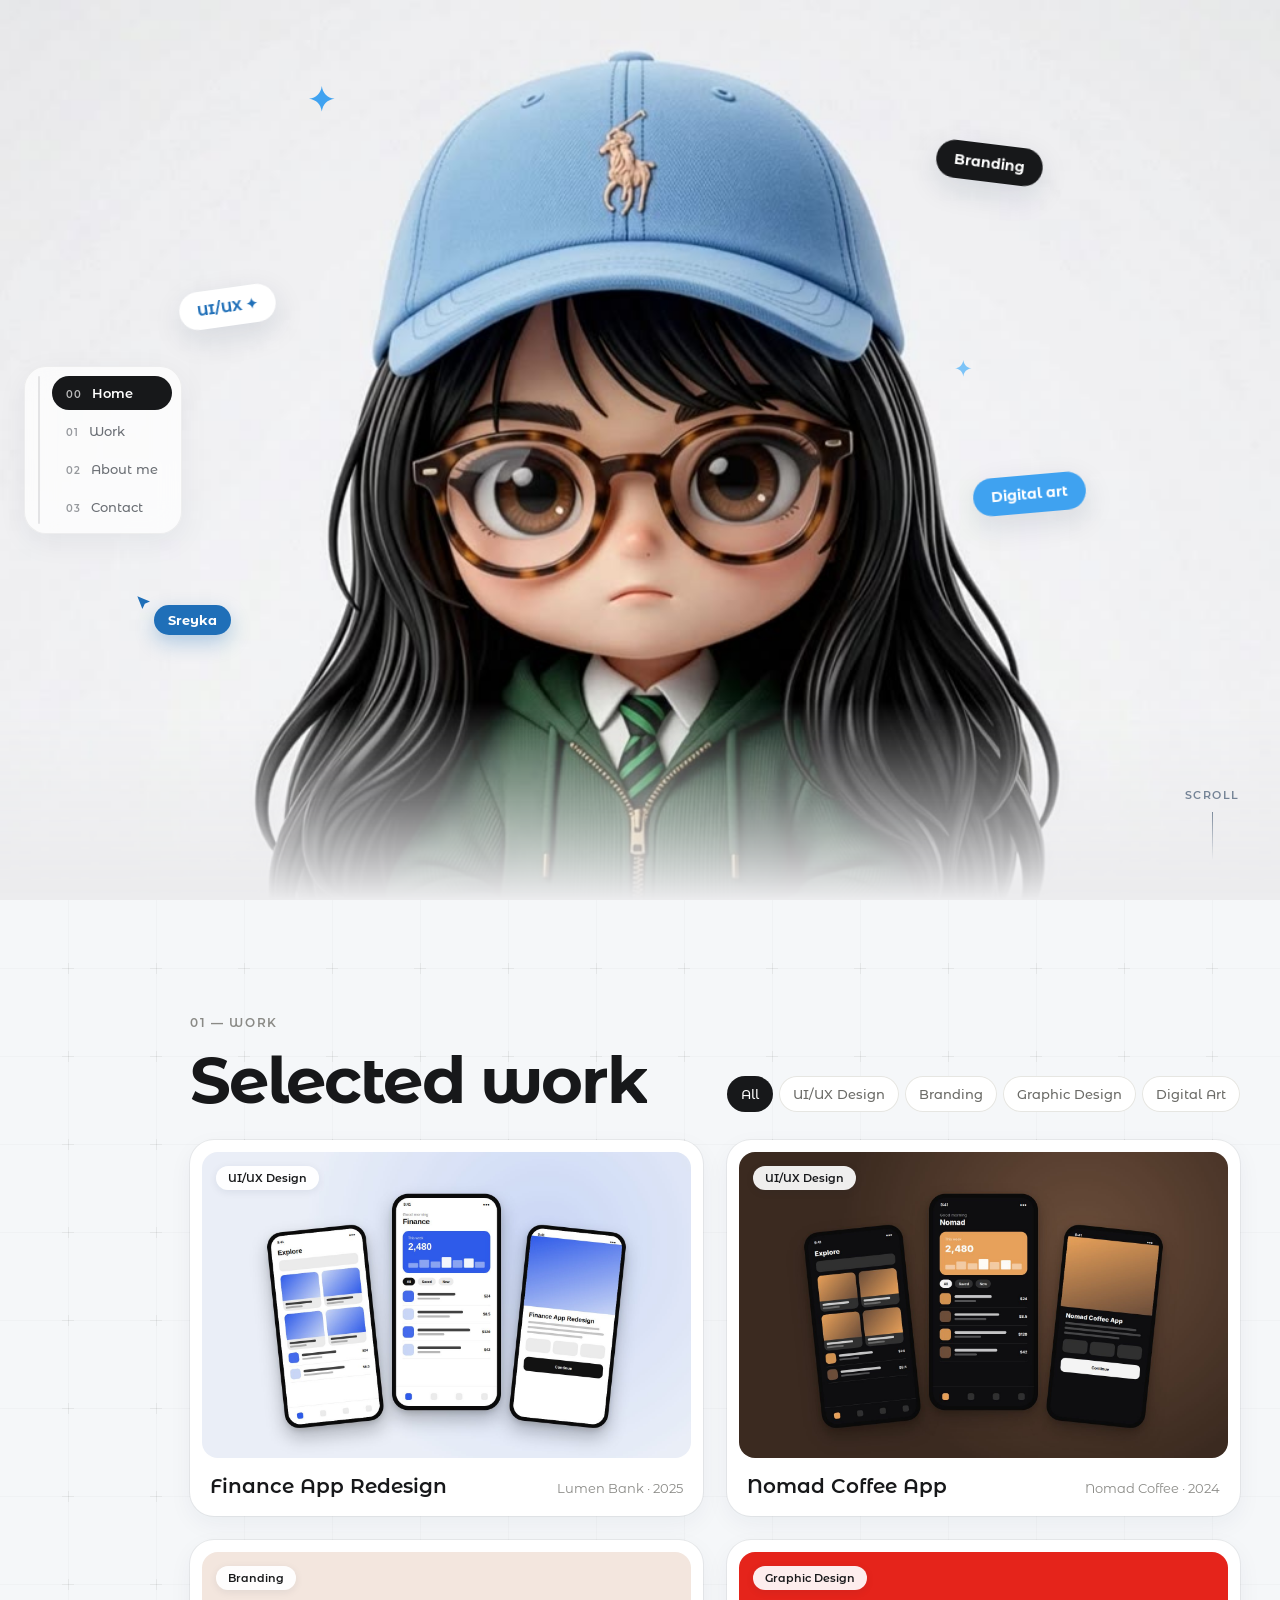
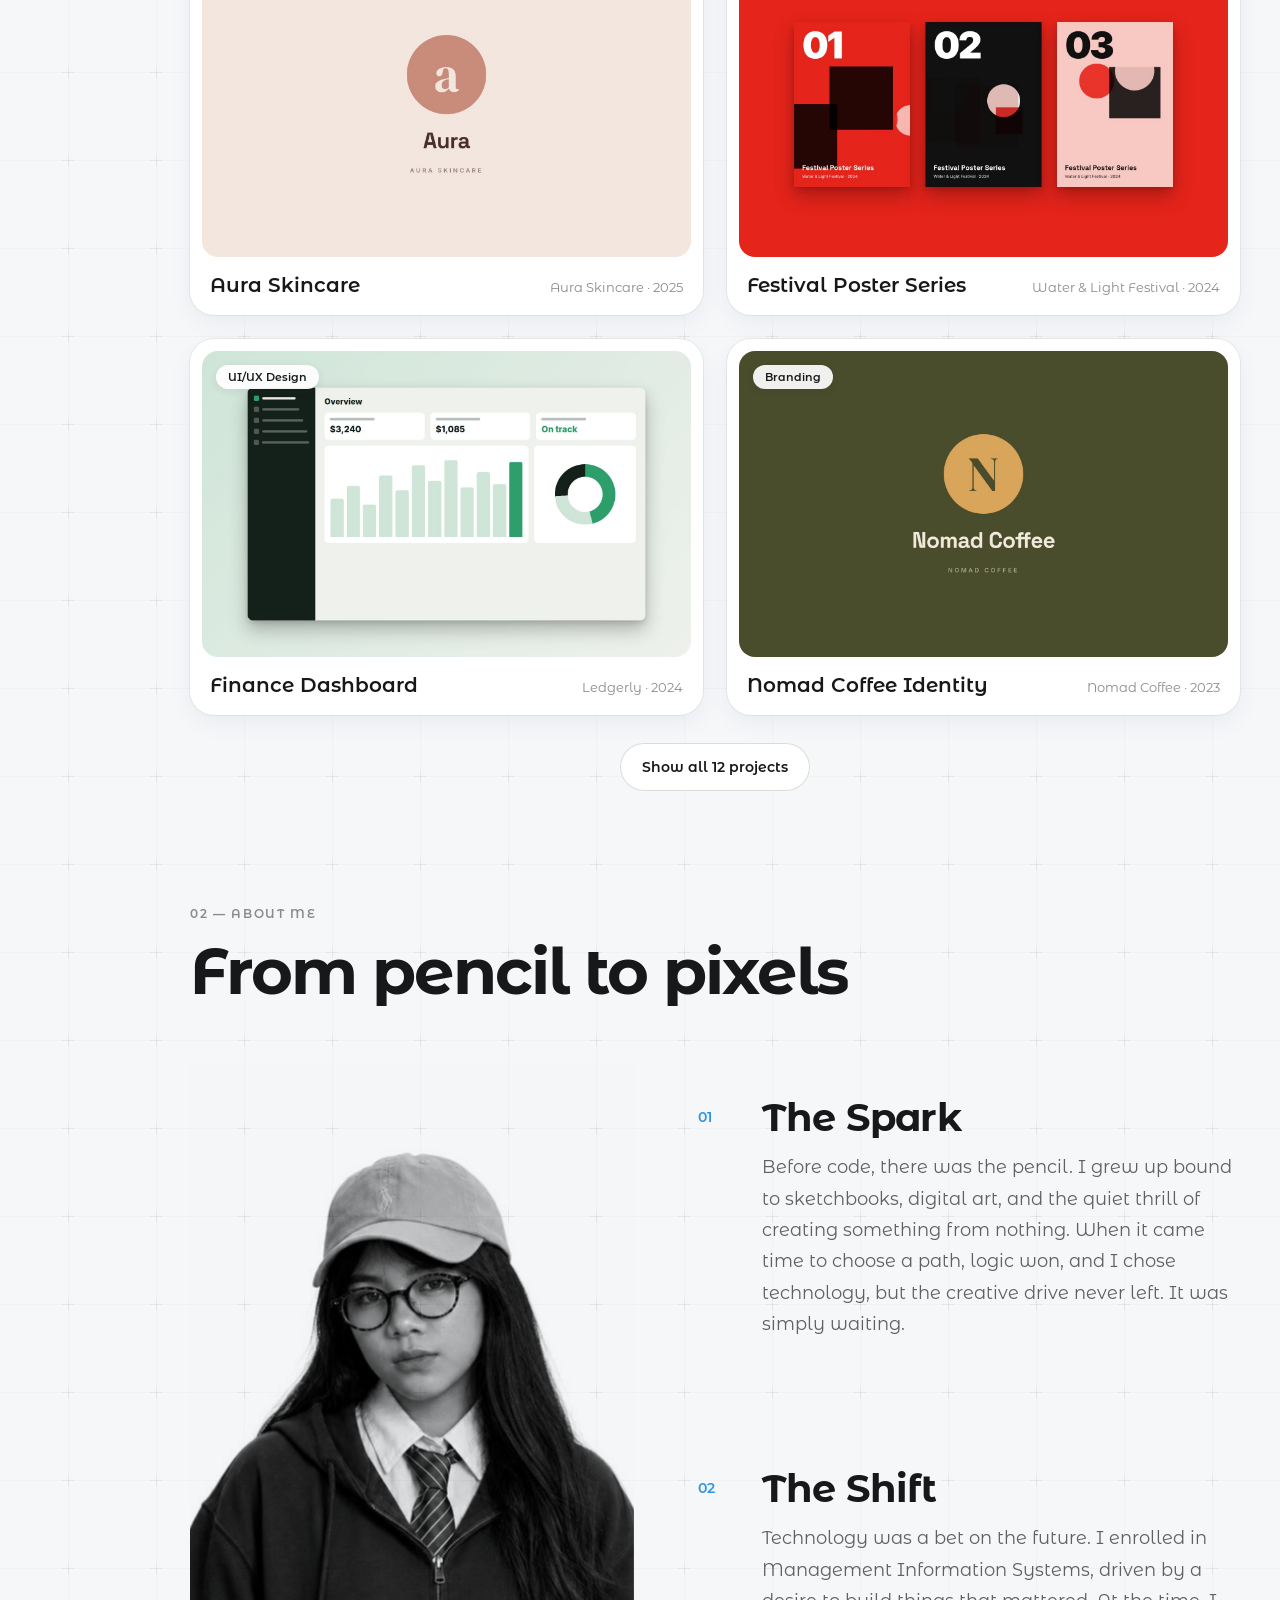
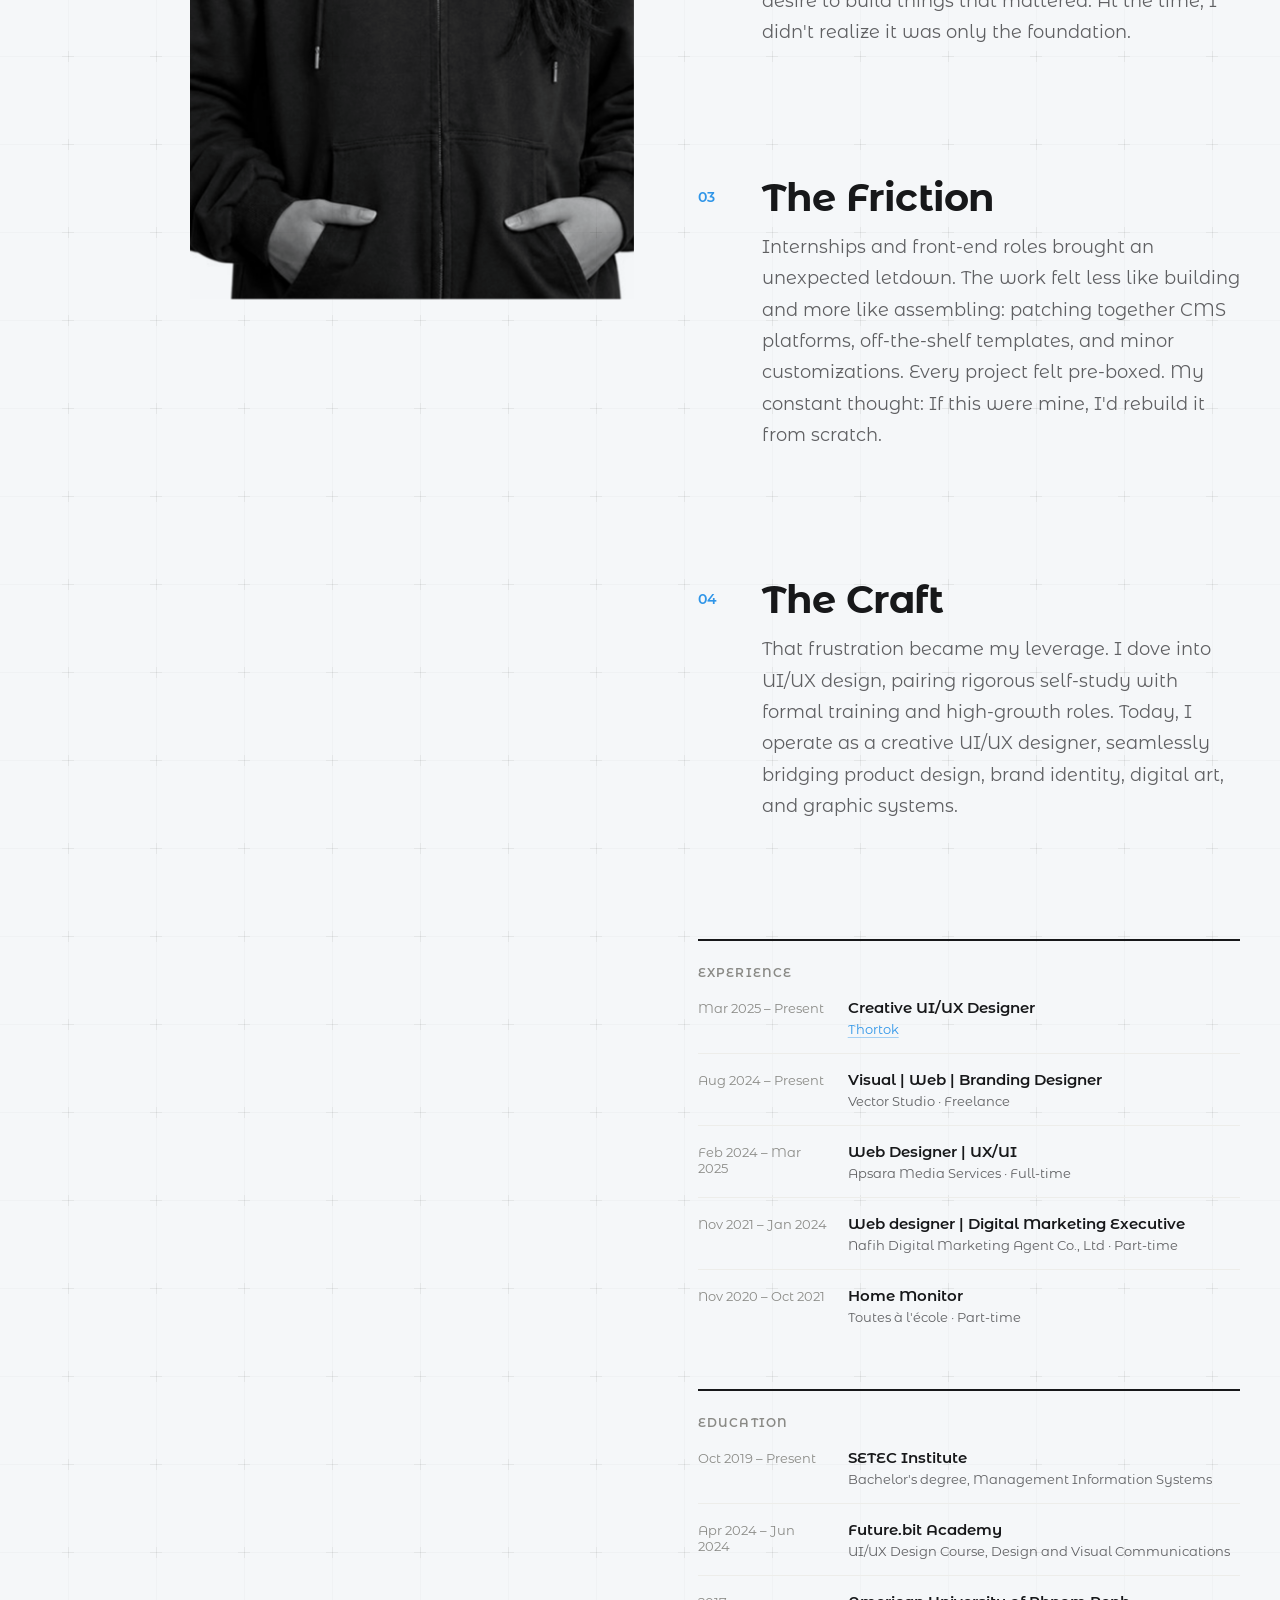
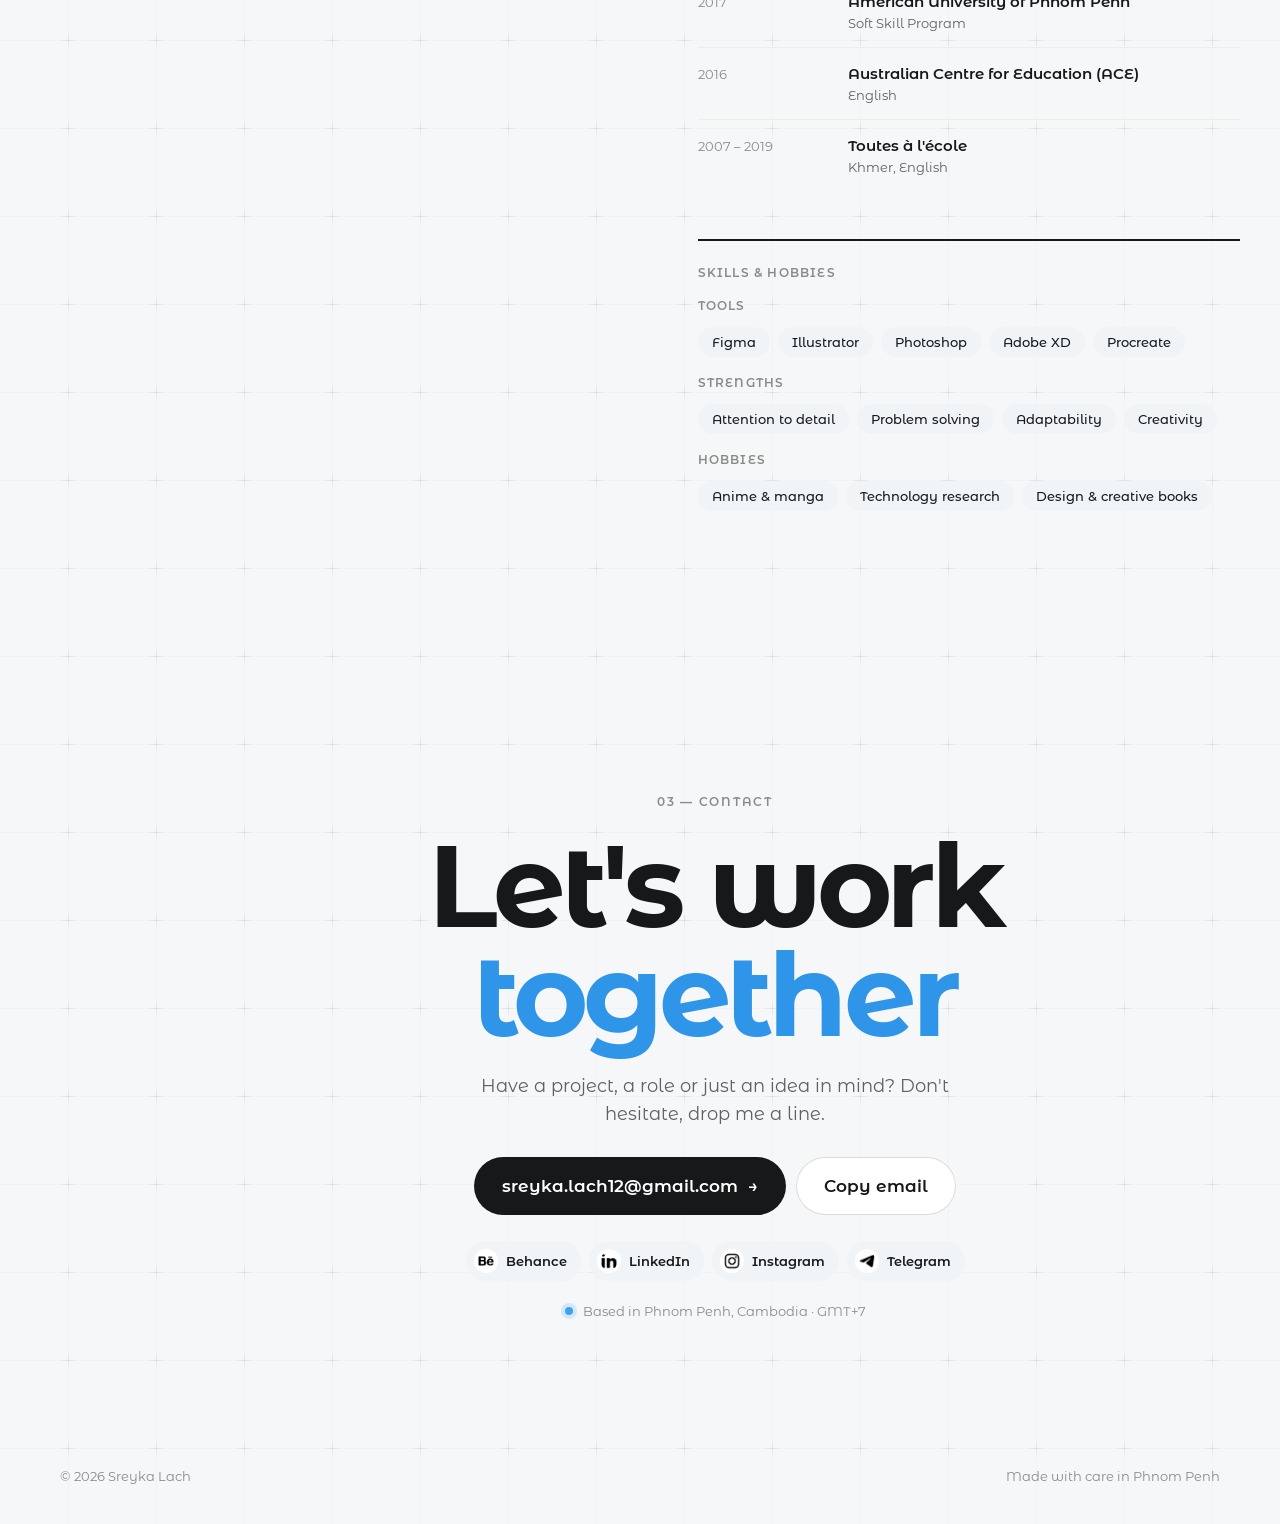
==== commit cf834831: "Preview: tighter story, CV scrolls beside the photo, plain section labels, centred contact without i" ====
--- a/preview/index.html
+++ b/preview/index.html
@@ -77,21 +77,23 @@
           <img src="../assets/img/portrait-about-v2.jpg" alt="Portrait of Sreyka Lach">
         </div>
       </div>
-      <div class="story" id="story"></div>
-    </div>
-
-    <div class="cv">
-      <div class="cv-card" data-title="Experience">
-        <ol class="cv-list" id="experience"></ol>
-      </div>
-      <div class="cv-card" data-title="Education">
-        <ol class="cv-list" id="education"></ol>
-      </div>
-      <div class="cv-card cv-card--wide" data-title="Skills &amp; hobbies">
-        <div class="skills">
-          <div><p class="mini-label">Tools</p><div class="chips" id="tools"></div></div>
-          <div><p class="mini-label">Strengths</p><div class="chips" id="strengths"></div></div>
-          <div><p class="mini-label">Hobbies</p><div class="chips" id="hobbies"></div></div>
+      <!-- right column scrolls past the sticky photo: the 4 story parts, then the CV -->
+      <div class="story-col">
+        <div class="story" id="story"></div>
+        <div class="cv">
+          <div class="cv-card" data-title="Experience">
+            <ol class="cv-list" id="experience"></ol>
+          </div>
+          <div class="cv-card" data-title="Education">
+            <ol class="cv-list" id="education"></ol>
+          </div>
+          <div class="cv-card cv-card--wide" data-title="Skills &amp; hobbies">
+            <div class="skills">
+              <div><p class="mini-label">Tools</p><div class="chips" id="tools"></div></div>
+              <div><p class="mini-label">Strengths</p><div class="chips" id="strengths"></div></div>
+              <div><p class="mini-label">Hobbies</p><div class="chips" id="hobbies"></div></div>
+            </div>
+          </div>
         </div>
       </div>
     </div>
@@ -100,14 +102,15 @@
   <!-- ============ 4. CONTACT ============ -->
   <section id="contact" class="section section--last" aria-labelledby="contact-title">
     <div class="contact">
-      <div class="contact-text">
-        <p class="eyebrow"><span>03 — Contact</span></p>
-        <h2 id="contact-title" class="contact-title">Let's work<br>together</h2>
-        <p class="contact-note">Have a project or a role in mind? Don't hesitate, drop me a line.</p>
+      <p class="eyebrow"><span>03 — Contact</span></p>
+      <h2 id="contact-title" class="contact-title">Let's work <span class="contact-title-accent">together</span></h2>
+      <p class="contact-note">Have a project, a role or just an idea in mind? Don't hesitate, drop me a line.</p>
+      <div class="contact-mail">
         <a class="btn btn--dark btn--big" href="mailto:sreyka.lach12@gmail.com">sreyka.lach12@gmail.com <span aria-hidden="true">→</span></a>
-        <ul class="socials" id="socials"></ul>
+        <button type="button" class="btn btn--big copy-btn" id="copy-email" data-email="sreyka.lach12@gmail.com">Copy email</button>
       </div>
-      <img class="contact-img" src="../assets/img/portrait-contact-v4.jpg" alt="" aria-hidden="true">
+      <ul class="socials" id="socials"></ul>
+      <p class="contact-meta"><span class="hero-dot" aria-hidden="true"></span>Based in Phnom Penh, Cambodia · GMT+7</p>
     </div>
   </section>
 
--- a/preview/preview-v3.css
+++ b/preview/preview-v3.css
@@ -477,3 +477,56 @@
 @media (prefers-reduced-motion: reduce) {
   .section-head.reveal .eyebrow > span, .section-head.reveal .section-title, .section-head.reveal .filters { transform: none; opacity: 1; clip-path: none; }
 }
+
+
+/* =================================================================
+   ROUND 8
+   ================================================================= */
+/* section labels: plain text now (no black tab box) */
+.section-head .eyebrow > span, .contact .eyebrow > span {
+  height: auto; padding: 0; background: none; color: var(--muted); border-radius: 0; box-shadow: none;
+  font-size: 12px; letter-spacing: 0.14em;
+}
+.section-head .eyebrow > span::after, .contact .eyebrow > span::after { content: none; }
+.section-head .eyebrow > span::first-letter { color: var(--sky); }
+
+/* About: tighter story parts; the CV continues in the same scrolling column */
+.chapter { min-height: 0; padding: 7svh 0; }
+.story-col { min-width: 0; }
+.story-col .cv { grid-template-columns: 1fr; gap: 48px; margin-top: 6svh; padding-bottom: 8svh; }
+.story-col .cv-card--wide { margin-top: 0; }
+.story-col .cv-item { grid-template-columns: 130px 1fr; }
+.story-col .skills { grid-template-columns: 1fr; gap: 18px; }
+
+/* Contact: centred, no illustration */
+.contact {
+  display: flex; flex-direction: column; align-items: center; text-align: center; gap: 22px;
+  padding: clamp(40px, 8vw, 96px) 0 clamp(24px, 4vw, 48px);
+}
+.contact .eyebrow { width: auto; }
+.contact-title {
+  font-size: clamp(48px, 9vw, 132px); line-height: 0.95; letter-spacing: -0.045em;
+  background: none; color: var(--ink); max-width: 12ch;
+}
+.contact-title-accent { color: var(--sky); }
+.contact-note { max-width: 40ch; margin: 0 auto; }
+.contact-mail { display: flex; flex-wrap: wrap; justify-content: center; gap: 10px; margin-top: 6px; }
+.copy-btn.is-copied { background: var(--sky); color: #FFFFFF; box-shadow: none; }
+.socials { justify-content: center; margin-top: 4px; }
+.contact-meta { display: inline-flex; align-items: center; gap: 10px; font-size: 13px; color: var(--muted); }
+.contact.reveal { transform: translateY(40px); }
+.contact.reveal.is-in { transform: none; }
+
+@media (max-width: 700px) {
+  .chapter { padding: 20px 0; }
+  .story-col .cv-item { grid-template-columns: 1fr; }
+  .contact-mail { width: 100%; }
+  .contact-mail .btn { width: 100%; justify-content: center; }
+}
+
+@media (max-width: 700px) {
+  .about { grid-template-columns: 1fr; }
+  .story-col .skills { gap: 14px; }
+}
+
+@media (max-width: 700px) { .footer { flex-direction: column; gap: 6px; align-items: center; text-align: center; } }
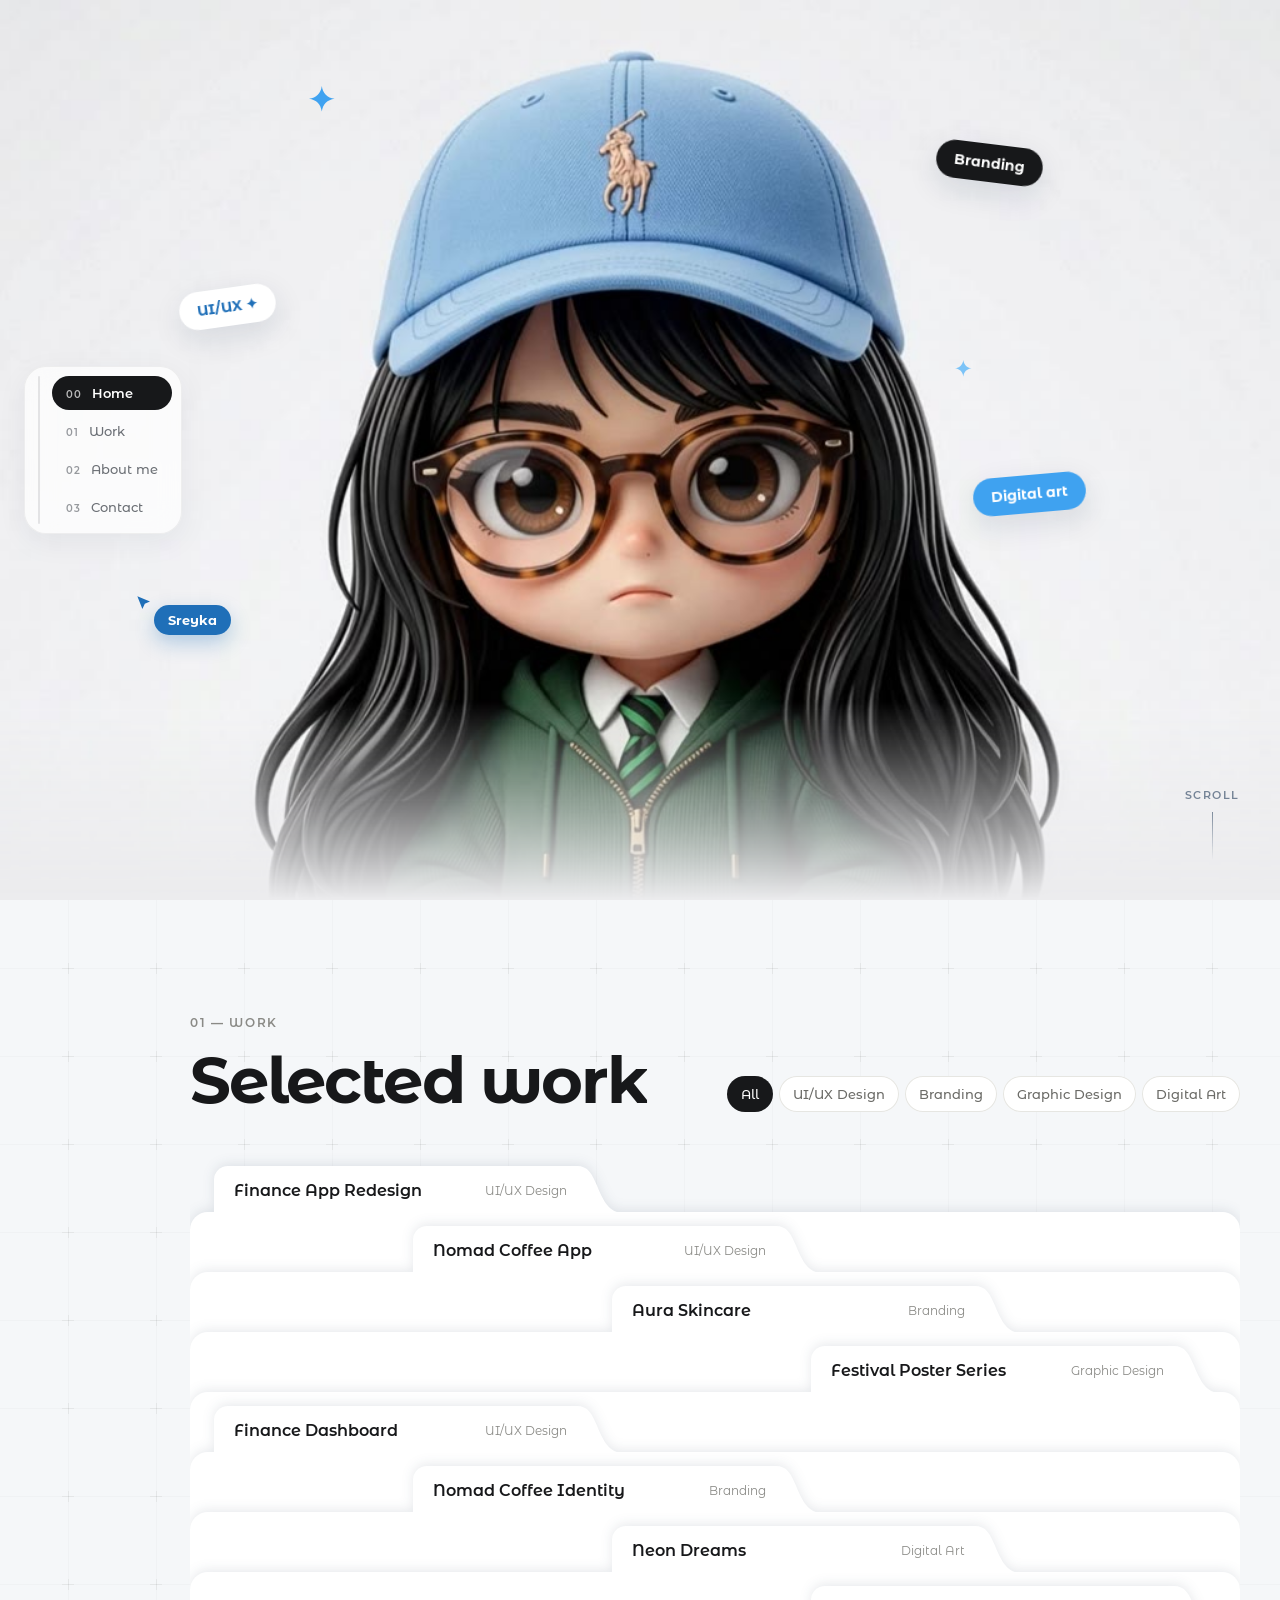
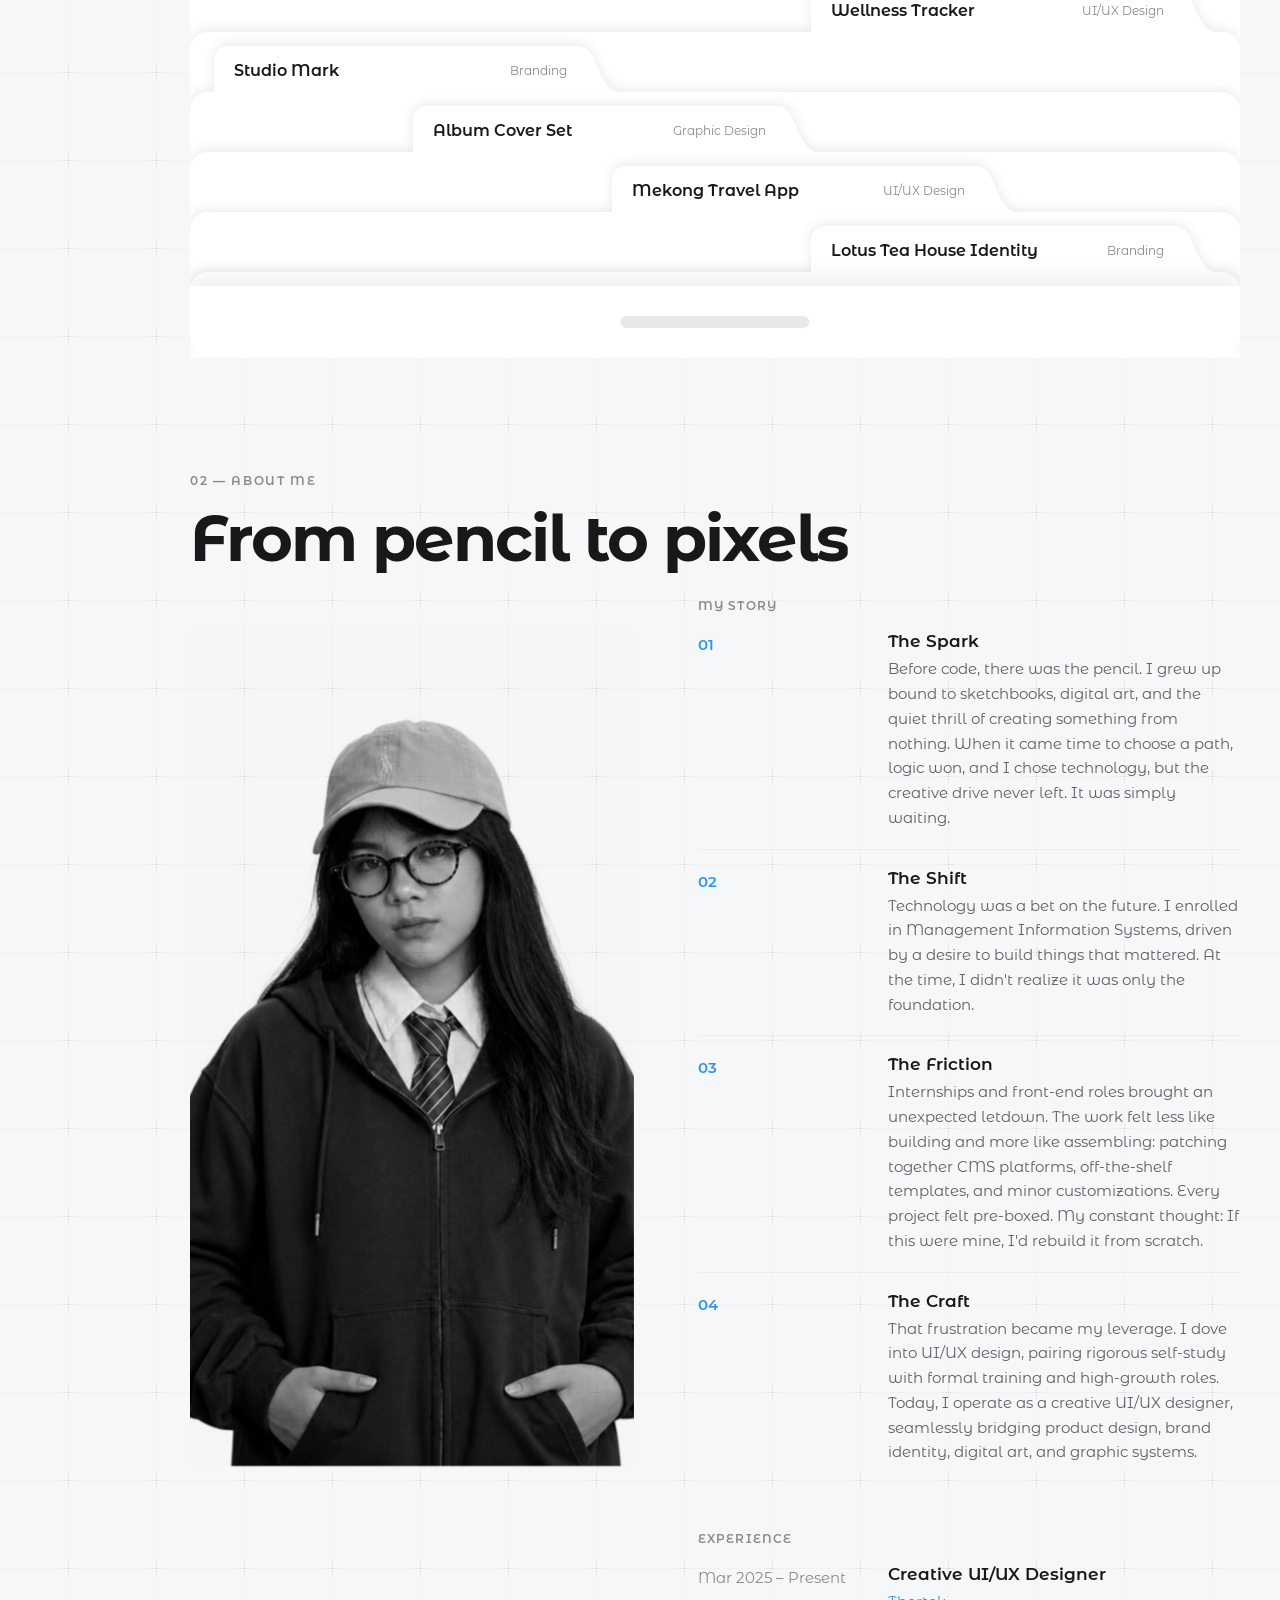
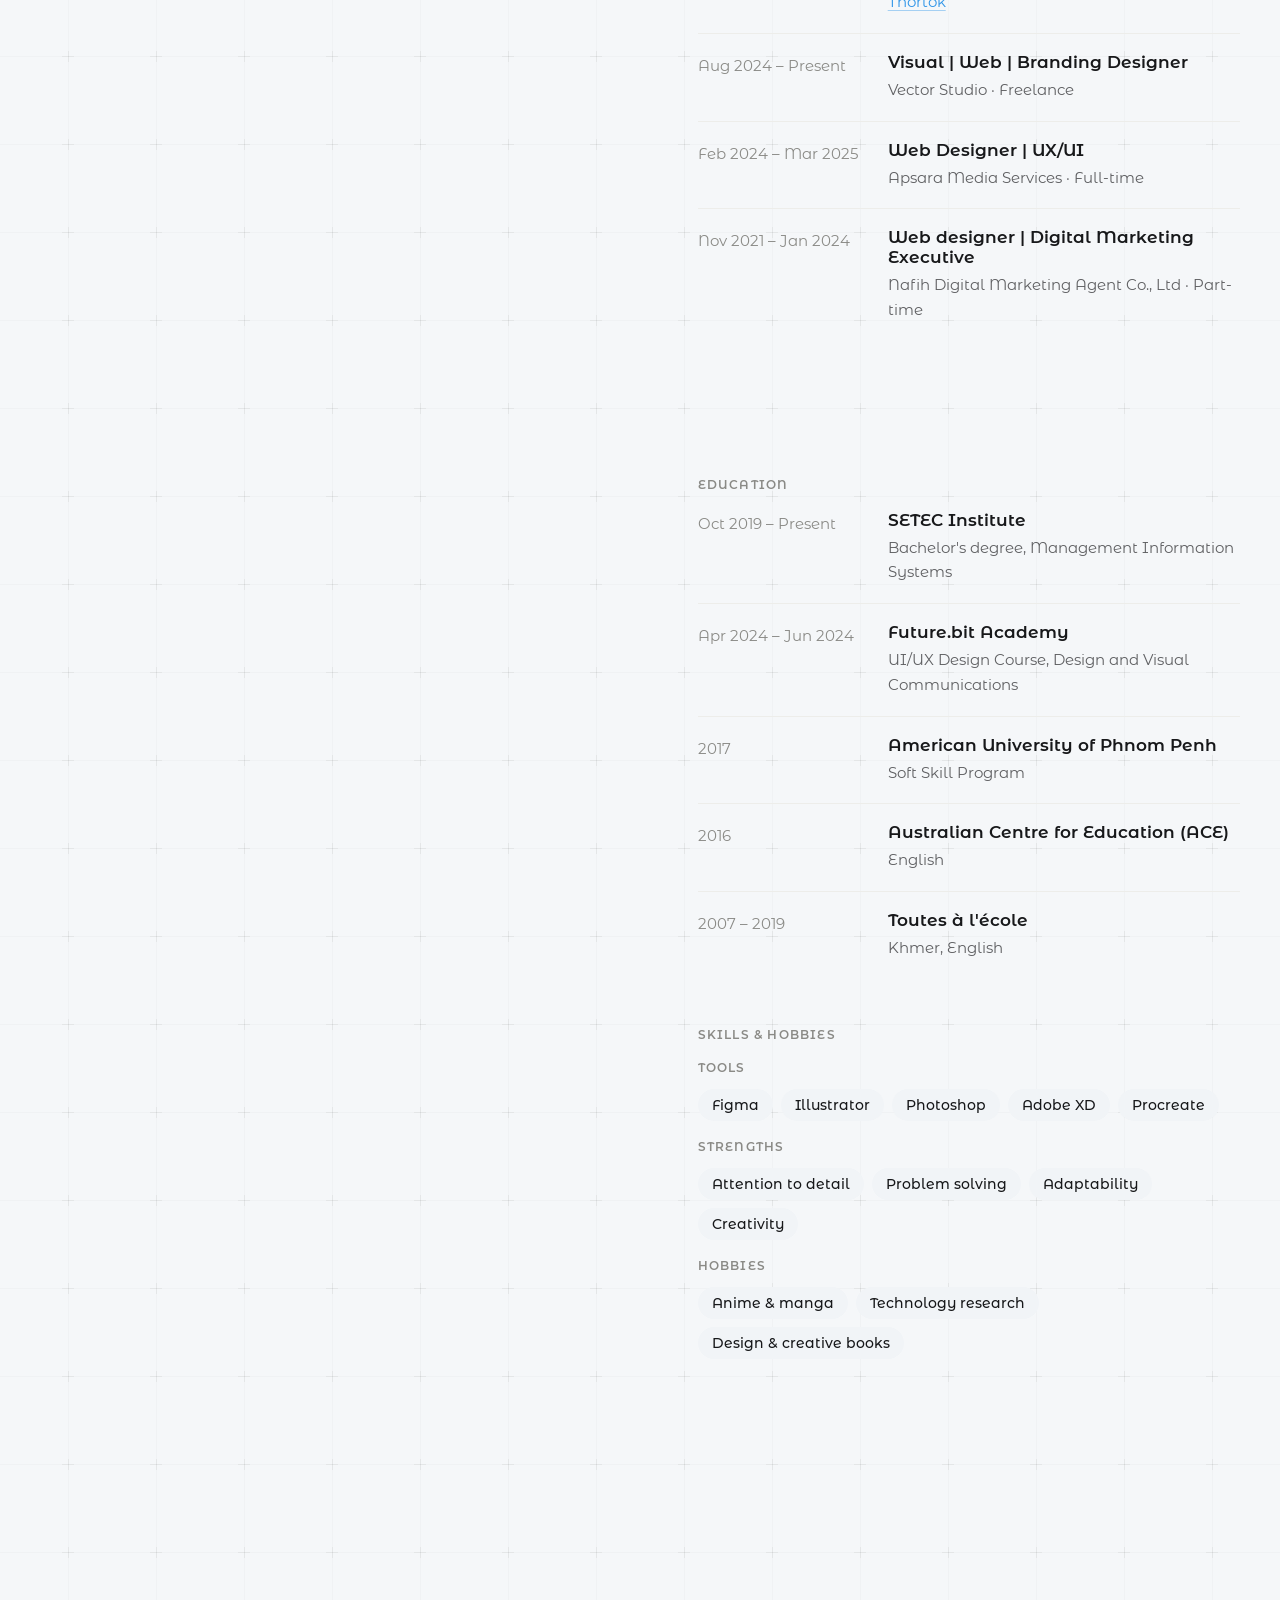
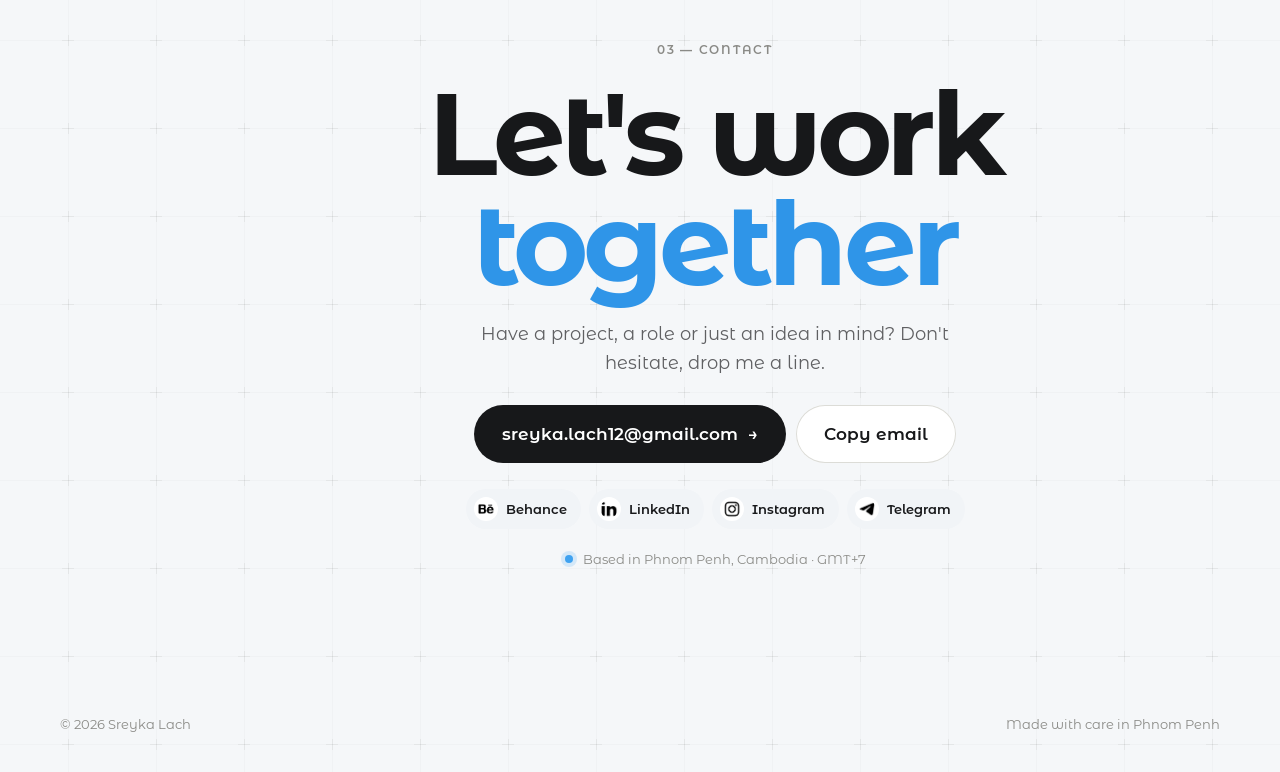
==== commit 9282b321: "Preview: folder drawer for Work (hover to lift and peek, click for full project), About rows unified" ====
--- a/preview/index.html
+++ b/preview/index.html
@@ -10,7 +10,7 @@
 <link rel="preconnect" href="https://fonts.googleapis.com">
 <link rel="preconnect" href="https://fonts.gstatic.com" crossorigin>
 <link href="https://fonts.googleapis.com/css2?family=Montserrat+Alternates:wght@400;500;600;700;800;900&display=swap" rel="stylesheet">
-<link rel="stylesheet" href="preview-v3.css">
+<link rel="stylesheet" href="preview-v4.css">
 </head>
 <body>
 
@@ -61,8 +61,8 @@
       <h2 id="work-title" class="section-title">Selected work</h2>
       <div class="filters" id="work-filters" role="group" aria-label="Filter projects"></div>
     </div>
-    <div class="work-grid" id="work-grid"></div>
-    <div class="work-more"><button type="button" class="btn" id="work-more">Show all projects</button></div>
+    <!-- folder drawer: hover a folder to lift it and peek at the project, click to open it -->
+    <div class="cabinet" id="cabinet"></div>
   </section>
 
   <!-- ============ 3. ABOUT ============ -->
@@ -79,7 +79,9 @@
       </div>
       <!-- right column scrolls past the sticky photo: the 4 story parts, then the CV -->
       <div class="story-col">
-        <div class="story" id="story"></div>
+        <div class="cv-card" data-title="My story">
+          <ol class="cv-list" id="story"></ol>
+        </div>
         <div class="cv">
           <div class="cv-card" data-title="Experience">
             <ol class="cv-list" id="experience"></ol>
@@ -116,12 +118,17 @@
 
 </main>
 
+<!-- full project view (opened from a folder; URL #work/<id>) -->
+<div class="pd" id="pd" role="dialog" aria-modal="true" aria-labelledby="pd-title" hidden>
+  <div class="pd-sheet" id="pd-sheet"></div>
+</div>
+
 <footer class="footer">
   <span>© <span id="year">2026</span> Sreyka Lach</span>
   <span>Made with care in Phnom Penh</span>
 </footer>
 
 <script src="../js/work-projects-v7.js"></script>
-<script src="preview-v3.js"></script>
+<script src="preview-v4.js"></script>
 </body>
 </html>
--- a/preview/preview-v4.css
+++ b/preview/preview-v4.css
@@ -0,0 +1,688 @@
+/* Long-scroll PREVIEW — same look as the live site (off-white page,
+   white folder cards with S-curve tabs, black accents). */
+:root {
+  --word-size: clamp(84px, min(14vw, 24vh), 240px);
+  --page: #F5F7F9;
+  --card: #FFFFFF;
+  --ink: #17181A;
+  --ink-2: rgba(23,24,26,0.68);
+  --muted: #8A8A86;
+  --chip: #F1F4F7;
+  --sky: #CFE9FF;
+  --rail-w: 150px;
+  --radius: 24px;
+  --tab-h: 28px;
+  --max: 1240px;
+  --gutter: clamp(16px, 4vw, 40px);
+}
+
+* { box-sizing: border-box; }
+html { scroll-behavior: smooth; scroll-padding-top: 24px; overflow-x: clip; }
+@media (prefers-reduced-motion: reduce) { html { scroll-behavior: auto; } }
+body {
+  margin: 0; background: var(--page); color: var(--ink);
+  font-family: 'Montserrat Alternates', sans-serif;
+  -webkit-font-smoothing: antialiased;
+}
+img, video { display: block; max-width: 100%; }
+a { color: inherit; }
+h1, h2, h3, p { margin: 0; }
+main { max-width: var(--max); margin: 0 auto; padding: 0 var(--gutter); }
+/* room for the side menu on wide screens */
+@media (min-width: 1000px) {
+  main, .footer { max-width: calc(var(--max) + var(--rail-w)); padding-left: calc(var(--rail-w) + var(--gutter)); }
+}
+
+/* ---------- folder cards ---------- */
+.card {
+  position: relative; display: block;
+  background: var(--card); border-radius: var(--radius);
+  box-shadow: 0 0 0 1px rgba(23,24,26,0.06), 0 8px 24px rgba(15,40,70,0.05);
+  text-decoration: none; color: inherit;
+}
+.card-photo { background: #111; box-shadow: none; }
+.card-photo > .cover, .card-photo > .scrim { border-radius: inherit; }
+.tab {
+  position: absolute; left: 0; bottom: 100%; z-index: 2;
+  height: var(--tab-h); margin-bottom: -1px; max-width: calc(100% - 44px);
+  display: flex; align-items: center; padding: 2px 4px 0 16px;
+  background: var(--tab-bg, #FFFFFF); color: var(--tab-ink, var(--ink));
+  border-radius: 14px 0 0 0;
+  font-size: 11px; font-weight: 600; letter-spacing: 0.1em; text-transform: uppercase; white-space: nowrap;
+}
+.tab::after {
+  content: ''; position: absolute; top: 0; bottom: 0;
+  left: calc(100% - 1px); width: calc(var(--tab-h) * 1.3); background: inherit;
+  -webkit-mask: url("data:image/svg+xml,%3Csvg xmlns='http://www.w3.org/2000/svg' viewBox='0 0 36 28' preserveAspectRatio='none'%3E%3Cpath d='M0 0H4C11 0 13 4.5 16.5 12.5C20 21 23.5 28 32 28H36V28H0Z'/%3E%3C/svg%3E") 0 0 / 100% 100% no-repeat;
+          mask: url("data:image/svg+xml,%3Csvg xmlns='http://www.w3.org/2000/svg' viewBox='0 0 36 28' preserveAspectRatio='none'%3E%3Cpath d='M0 0H4C11 0 13 4.5 16.5 12.5C20 21 23.5 28 32 28H36V28H0Z'/%3E%3C/svg%3E") 0 0 / 100% 100% no-repeat;
+}
+.tab--dark { --tab-bg: #111111; --tab-ink: #FFFFFF; }
+.cover { position: absolute; inset: 0; width: 100%; height: 100%; object-fit: cover; background: center / cover no-repeat #222; }
+.scrim { position: absolute; inset: 0; pointer-events: none; background: linear-gradient(180deg, rgba(0,0,0,0) 45%, rgba(0,0,0,0.7)); }
+
+/* ---------- buttons, chips ---------- */
+.btn {
+  display: inline-flex; align-items: center; gap: 10px;
+  height: 48px; padding: 0 22px; border-radius: 999px;
+  background: #FFFFFF; color: var(--ink); box-shadow: inset 0 0 0 1px #DCDCD7;
+  font: inherit; font-size: 14px; font-weight: 600; text-decoration: none; cursor: pointer; border: 0;
+  transition: background .2s ease, color .2s ease, box-shadow .2s ease;
+}
+.btn:hover { background: var(--ink); color: #FFFFFF; box-shadow: none; }
+.btn--dark { background: var(--ink); color: #FFFFFF; box-shadow: none; }
+.btn--dark:hover { background: #3A3B3E; }
+.btn--big { height: 58px; padding: 0 28px; font-size: clamp(14px, 1.6vw, 17px); }
+.btn:focus-visible { outline: 2px solid #4C9EFF; outline-offset: 3px; }
+.chips { display: flex; flex-wrap: wrap; gap: 8px; }
+.chip { padding: 7px 14px; border-radius: 999px; background: var(--chip); font-size: 13px; font-weight: 500; }
+.chip--glass {
+  width: fit-content; padding: 5px 12px; font-size: 11px; font-weight: 600; color: #FFFFFF;
+  background: rgba(255,255,255,0.16); border: 1px solid rgba(255,255,255,0.3);
+  backdrop-filter: blur(12px); -webkit-backdrop-filter: blur(12px);
+}
+
+/* ---------- section scaffolding ---------- */
+.section { padding: clamp(56px, 9vw, 120px) 0 0; }
+.section--last { padding-bottom: clamp(40px, 6vw, 80px); }
+.section-head { display: flex; flex-wrap: wrap; align-items: flex-end; gap: 12px 24px; margin-bottom: 28px; }
+.eyebrow { width: 100%; font-size: 12px; font-weight: 600; color: var(--muted); text-transform: uppercase; letter-spacing: 0.12em; }
+.section-title { font-size: clamp(32px, 5vw, 64px); font-weight: 700; letter-spacing: -0.03em; line-height: 1; margin-right: auto; }
+
+/* ---------- 2. work ---------- */
+.filters { display: flex; flex-wrap: wrap; gap: 6px; }
+.filter {
+  height: 36px; padding: 0 14px; border-radius: 999px; border: 0; cursor: pointer;
+  background: #FFFFFF; box-shadow: inset 0 0 0 1px #E6E6E2; color: #6B6B67;
+  font: inherit; font-size: 13px; font-weight: 500;
+}
+.filter:hover { color: var(--ink); }
+.filter[aria-pressed="true"] { background: var(--ink); color: #FFFFFF; box-shadow: none; }
+.work-grid { display: grid; grid-template-columns: repeat(2, 1fr); gap: 24px; }
+.project { padding: 12px 12px 18px; }
+.project-img {
+  position: relative; aspect-ratio: 16 / 10; border-radius: 16px; background: center / cover no-repeat #EEE;
+  transition: transform .5s cubic-bezier(.2,.7,.2,1);
+}
+.project:hover .project-img { transform: scale(0.985); }
+.project-meta { display: flex; justify-content: space-between; align-items: baseline; gap: 12px; padding: 16px 8px 0; }
+.project-title { font-size: clamp(16px, 1.6vw, 20px); font-weight: 600; }
+.project-sub { font-size: 13px; color: var(--muted); white-space: nowrap; }
+.project:focus-visible { outline: 2px solid #4C9EFF; outline-offset: 4px; }
+.work-more { display: flex; justify-content: center; margin-top: 28px; }
+
+/* ---------- 3. about ---------- */
+.about { display: grid; grid-template-columns: 0.8fr 1.2fr; gap: 24px clamp(24px, 5vw, 72px); align-items: start; }
+.about-photo-wrap { position: sticky; top: 90px; }
+.about-photo { aspect-ratio: 4 / 5; overflow: visible; }
+.about-photo .cover { object-position: center 15%; }
+.story { display: flex; flex-direction: column; gap: 36px; }
+.chapter { display: grid; grid-template-columns: 48px 1fr; gap: 0 16px; }
+.chapter-num { font-size: 13px; font-weight: 600; color: var(--muted); padding-top: 6px; }
+.chapter-title { font-size: clamp(20px, 2.2vw, 28px); font-weight: 700; letter-spacing: -0.02em; margin-bottom: 10px; }
+.chapter-text { font-size: clamp(15px, 1.3vw, 17px); line-height: 1.75; color: var(--ink-2); max-width: 60ch; }
+
+.cv { display: grid; grid-template-columns: 1fr 1fr; gap: 24px; margin-top: clamp(48px, 7vw, 88px); }
+.cv-card { padding: 28px; }
+.cv-card--wide { grid-column: 1 / -1; }
+.cv-list { list-style: none; margin: 0; padding: 0; }
+.cv-item { display: grid; grid-template-columns: 150px 1fr; gap: 4px 20px; padding: 16px 0; border-top: 1px solid #EDEDEA; }
+.cv-item:first-child { border-top: 0; padding-top: 0; }
+.cv-years { font-size: 13px; color: var(--muted); padding-top: 2px; }
+.cv-title { font-size: 15px; font-weight: 600; }
+.cv-place { display: block; margin-top: 4px; font-size: 13px; color: var(--ink-2); }
+a.cv-place { text-decoration: underline; text-underline-offset: 3px; }
+.skills { display: grid; grid-template-columns: repeat(3, 1fr); gap: 24px; }
+.mini-label { font-size: 12px; font-weight: 600; color: var(--muted); text-transform: uppercase; letter-spacing: 0.1em; margin-bottom: 12px; }
+
+/* ---------- 4. contact ---------- */
+.contact {
+  display: grid; grid-template-columns: 1.2fr 0.8fr; align-items: end;
+  overflow: visible; min-height: 520px;
+}
+.contact-text { padding: clamp(28px, 5vw, 64px); display: flex; flex-direction: column; align-items: flex-start; gap: 18px; align-self: center; }
+.contact .eyebrow { width: auto; }
+.contact-title { font-size: clamp(44px, 7.5vw, 104px); font-weight: 700; line-height: 0.95; letter-spacing: -0.04em; }
+.contact-note { font-size: clamp(15px, 1.4vw, 18px); color: var(--ink-2); max-width: 34ch; line-height: 1.6; }
+.socials { list-style: none; margin: 10px 0 0; padding: 0; display: flex; flex-wrap: wrap; gap: 8px; }
+.social {
+  display: inline-flex; align-items: center; gap: 8px; height: 40px; padding: 0 14px 0 8px;
+  border-radius: 999px; background: var(--chip); text-decoration: none; font-size: 13px; font-weight: 600;
+  transition: background .2s ease;
+}
+.social:hover { background: #E8E8E4; }
+.social img { width: 24px; height: 24px; border-radius: 50%; background: #FFFFFF; padding: 3px; object-fit: contain; filter: grayscale(1); }
+.contact-img { width: 100%; max-height: 560px; object-fit: contain; object-position: bottom; border-bottom-right-radius: var(--radius); }
+
+.footer {
+  max-width: var(--max); margin: 0 auto; padding: 24px var(--gutter) 40px;
+  display: flex; justify-content: space-between; font-size: 13px; color: var(--muted);
+}
+.footer a { text-decoration: none; }
+.footer a:hover { color: var(--ink); }
+
+/* ---------- reveal on scroll ---------- */
+.reveal { opacity: 0; transform: translateY(18px); transition: opacity .6s ease, transform .6s cubic-bezier(.2,.7,.2,1); }
+.reveal.is-in { opacity: 1; transform: none; }
+
+/* ---------- tablet ---------- */
+@media (max-width: 1000px) {
+  .skills { grid-template-columns: 1fr 1fr; }
+}
+
+/* ---------- phone ---------- */
+@media (max-width: 700px) {
+  :root { --tab-h: 26px; }
+  .work-grid, .cv { grid-template-columns: 1fr; }
+  .about { grid-template-columns: 1fr; }
+  .about-photo-wrap { position: static; }
+  .about-photo { aspect-ratio: 1 / 1; }
+  .story { padding-top: 0; }
+  .chapter { grid-template-columns: 36px 1fr; }
+  .cv-card { padding: 22px 20px; }
+  .cv-item { grid-template-columns: 1fr; }
+  .skills { grid-template-columns: 1fr; }
+  .contact { grid-template-columns: 1fr; min-height: 0; }
+  .contact-img { max-height: 340px; }
+  .btn--big { width: 100%; justify-content: center; }
+  .project-meta { flex-direction: column; gap: 4px; }
+}
+
+
+/* =================================================================
+   SIDE MENU (sticky, left) — follows the scroll; click to jump
+   ================================================================= */
+.rail {
+  position: fixed; z-index: 30; left: 24px; top: 50%; transform: translateY(-50%);
+  display: flex; gap: 12px; padding: 10px 10px 10px 14px; border-radius: 22px;
+  background: rgba(255,255,255,0.72); box-shadow: inset 0 0 0 1px rgba(23,24,26,0.06), 0 8px 30px rgba(15,40,70,0.06);
+  backdrop-filter: blur(14px); -webkit-backdrop-filter: blur(14px);
+}
+.rail-track { position: relative; width: 2px; border-radius: 2px; background: rgba(23,24,26,0.1); overflow: hidden; }
+.rail-fill { position: absolute; inset: 0; background: var(--ink); transform-origin: top; transform: scaleY(0); }
+.rail-list { list-style: none; margin: 0; padding: 0; display: flex; flex-direction: column; gap: 4px; }
+.rail-link {
+  display: flex; align-items: baseline; gap: 10px; padding: 9px 14px; border-radius: 999px;
+  color: #6B6F75; text-decoration: none; font-size: 13px; font-weight: 500; white-space: nowrap;
+  transition: background .25s ease, color .25s ease;
+}
+.rail-num { font-size: 10px; font-weight: 600; letter-spacing: 0.08em; opacity: 0.7; }
+.rail-link:hover { color: var(--ink); background: rgba(23,24,26,0.05); }
+.rail-link.is-active { background: var(--ink); color: #FFFFFF; font-weight: 600; }
+.rail-link:focus-visible { outline: 2px solid #4C9EFF; outline-offset: 2px; }
+
+/* =================================================================
+   BACK TO TOP — progress ring shows how far down the page you are
+   ================================================================= */
+.to-top {
+  position: fixed; z-index: 30; right: 24px; bottom: 24px;
+  width: 52px; height: 52px; border-radius: 50%;
+  display: grid; place-items: center; color: var(--ink);
+  background: rgba(255,255,255,0.9); box-shadow: 0 8px 24px rgba(15,40,70,0.12);
+  backdrop-filter: blur(10px); -webkit-backdrop-filter: blur(10px);
+  opacity: 0; transform: translateY(14px) scale(0.9); pointer-events: none;
+  transition: opacity .3s ease, transform .3s ease, background .2s ease, color .2s ease;
+}
+.to-top.is-visible { opacity: 1; transform: none; pointer-events: auto; }
+.to-top:hover { background: var(--ink); color: #FFFFFF; }
+.to-top:focus-visible { outline: 2px solid #4C9EFF; outline-offset: 3px; }
+.to-top-ring { position: absolute; inset: 0; transform: rotate(-90deg); }
+.to-top-ring circle { fill: none; stroke-width: 2.5; }
+.ring-bg { stroke: rgba(23,24,26,0.08); }
+.ring-fill { stroke: currentColor; stroke-dasharray: 100; stroke-dashoffset: 100; stroke-linecap: round; }
+.to-top-arrow { width: 20px; height: 20px; }
+
+/* =================================================================
+   HERO — the avatar video fills it; content on a soft fade at the bottom
+   ================================================================= */
+.sr-only { position: absolute; width: 1px; height: 1px; overflow: hidden; clip: rect(0 0 0 0); white-space: nowrap; }
+.hero {
+  position: relative; isolation: isolate; overflow: hidden;
+  height: 100svh; min-height: 620px; max-height: 1100px;
+  /* same light grey as the video's own backdrop, so any uncovered edge matches */
+  background: linear-gradient(180deg, #ECECEE 0%, #ECECEE 72%, var(--page) 100%);
+  display: flex; flex-direction: column; justify-content: center; align-items: center; gap: 8px;
+  padding: 24px var(--gutter) 40px;
+}
+@media (min-width: 1000px) { .hero { padding-left: calc(var(--rail-w) + var(--gutter)); } }
+/* the video sits above the text (no overlap); edges feathered into the matching grey */
+.hero-video { position: relative; z-index: 0; flex: none; height: min(62vh, 640px); aspect-ratio: 16 / 9; max-width: 100%; will-change: transform; }
+.hero-video video {
+  width: 100%; height: 100%; object-fit: cover; object-position: 50% 18%;
+  -webkit-mask-image: linear-gradient(90deg, transparent 0, #000 14%, #000 86%, transparent 100%), linear-gradient(180deg, transparent 0, #000 8%, #000 82%, transparent 100%);
+  -webkit-mask-composite: source-in; mask-composite: intersect;
+  mask-image: linear-gradient(90deg, transparent 0, #000 14%, #000 86%, transparent 100%), linear-gradient(180deg, transparent 0, #000 8%, #000 82%, transparent 100%);
+  animation: heroIn 1.4s cubic-bezier(.2,.7,.2,1) both;
+}
+@keyframes heroIn { from { opacity: 0; transform: scale(1.06); } to { opacity: 1; transform: none; } }
+.hero-content {
+  position: relative; z-index: 3; opacity: var(--hero-fade, 1);
+  display: flex; flex-direction: column; align-items: center; text-align: center; gap: 14px;
+  max-width: 560px;
+}
+.hero-kicker {
+  display: inline-flex; align-items: center; gap: 10px;
+  padding: 8px 16px; border-radius: 999px; background: rgba(255,255,255,0.85);
+  box-shadow: inset 0 0 0 1px rgba(23,24,26,0.06);
+  font-size: 13px; font-weight: 600; color: var(--ink);
+  animation: rise .8s .5s cubic-bezier(.2,.7,.2,1) both;
+}
+.hero-dot { width: 8px; height: 8px; border-radius: 50%; background: #3FA2F0; box-shadow: 0 0 0 4px rgba(63,162,240,0.18); }
+.hero-lead {
+  font-size: clamp(18px, 2vw, 26px); line-height: 1.4; font-weight: 600; letter-spacing: -0.01em; color: var(--ink);
+  animation: rise .9s .65s cubic-bezier(.2,.7,.2,1) both;
+}
+.hero-actions { display: flex; flex-wrap: wrap; justify-content: center; gap: 10px; margin-top: 4px; animation: rise .9s .8s cubic-bezier(.2,.7,.2,1) both; }
+.btn--hero { height: 54px; padding: 0 26px; font-size: 15px; }
+.btn--glass { background: rgba(255,255,255,0.8); box-shadow: inset 0 0 0 1px rgba(23,24,26,0.1); backdrop-filter: blur(10px); -webkit-backdrop-filter: blur(10px); }
+.scroll-cue { position: absolute; z-index: 3; right: var(--gutter); bottom: 40px; display: flex; flex-direction: column; align-items: center; gap: 10px; font-size: 11px; font-weight: 600; letter-spacing: 0.14em; text-transform: uppercase; color: rgba(15,42,74,0.55); text-decoration: none; animation: rise .9s 1s both; }
+.scroll-cue-line { width: 1px; height: 48px; background: linear-gradient(rgba(15,42,74,0.5), rgba(15,42,74,0)); animation: cue 2s ease-in-out infinite; transform-origin: top; }
+@keyframes cue { 0% { transform: scaleY(0); } 50% { transform: scaleY(1); } 100% { transform: scaleY(1); opacity: 0; } }
+@keyframes rise { from { opacity: 0; transform: translateY(16px); } to { opacity: 1; transform: none; } }
+
+/* sky-blue stickers floating around the avatar (a centred box the height of the hero) */
+.stickers {
+  position: absolute; z-index: 2; top: 4%; height: 92%; left: 50%; transform: translateX(-50%);
+  aspect-ratio: 1; pointer-events: none;
+}
+.sticker {
+  position: absolute; display: inline-flex; align-items: center; gap: 6px;
+  padding: 10px 18px; border-radius: 999px; white-space: nowrap;
+  font-size: clamp(12px, 1.1vw, 15px); font-weight: 700;
+  box-shadow: 0 10px 30px rgba(15,40,70,0.12);
+  animation: pop .6s cubic-bezier(.3,1.6,.5,1) both, bob 5s ease-in-out infinite;
+}
+.sticker--uiux { left: -14%; top: 30%; background: #FFFFFF; color: #1F6FB8; rotate: -8deg; animation-delay: 1s, 1.5s; }
+.sticker--brand { right: -6%; top: 10%; background: var(--ink); color: #FFFFFF; rotate: 7deg; animation-delay: 1.15s, 0s; }
+.sticker--art { right: -12%; top: 56%; background: #3FA2F0; color: #FFFFFF; rotate: -5deg; animation-delay: 1.3s, .8s; }
+.sticker--cursor { left: -20%; top: 74%; padding: 0; box-shadow: none; gap: 2px; animation-delay: 1.45s, 2.2s; }
+.sticker--cursor svg { width: 16px; height: 16px; fill: #1F6FB8; align-self: flex-start; margin-top: -10px; }
+.sticker--cursor span { padding: 7px 14px; border-radius: 999px; background: #1F6FB8; color: #FFFFFF; font-size: 13px; box-shadow: 0 8px 20px rgba(31,111,184,0.3); }
+.sparkle { position: absolute; width: clamp(18px, 2vw, 28px); animation: pop .6s 1.5s both, twinkle 3s 2s ease-in-out infinite; }
+.sparkle--1 { left: 4%; top: 2%; fill: #3FA2F0; }
+.sparkle--2 { right: 4%; top: 40%; width: clamp(12px, 1.3vw, 18px); fill: #7CC3F7; animation-delay: 1.6s, 2.6s; }
+@keyframes pop { from { opacity: 0; scale: 0.4; } to { opacity: 1; scale: 1; } }
+@keyframes bob { 0%, 100% { transform: translateY(0); } 50% { transform: translateY(-8px); } }
+@keyframes twinkle { 0%, 100% { opacity: 1; scale: 1; } 50% { opacity: 0.5; scale: 0.8; } }
+
+@media (prefers-reduced-motion: reduce) {
+  .sticker, .sparkle, .scroll-cue-line, .hero-video video, .hero-kicker, .hero-lead, .hero-actions, .scroll-cue { animation: none !important; }
+}
+
+/* ---------- tablet & phone: menu becomes a floating bottom bar ---------- */
+@media (max-width: 999px) {
+  .rail {
+    top: auto; bottom: 14px; left: 50%; transform: translateX(-50%);
+    padding: 5px; border-radius: 999px; gap: 0;
+  }
+  .rail-track, .rail-num { display: none; }
+  .rail-list { flex-direction: row; gap: 2px; }
+  .rail-link { padding: 9px 14px; }
+  .to-top { right: 14px; bottom: 76px; width: 46px; height: 46px; }
+  .footer { padding-bottom: 96px; }
+  .hero { min-height: 640px; max-height: none; padding-bottom: 96px; }
+}
+@media (max-width: 700px) {
+  /* phones: the video sits in the top part (a wide frame can't fill a tall screen) */
+  .hero-video { height: 52vh; width: 100%; aspect-ratio: auto; }
+  .hero-video video { object-position: 50% 20%; }
+  .stickers { top: 4%; height: 92%; aspect-ratio: auto; width: 100vw; }
+  .hero-kicker { font-size: 12px; padding: 6px 12px; }
+  .hero-content { align-self: stretch; max-width: none; }
+  .hero-actions { align-self: stretch; }
+  .hero-actions .btn--hero { flex: 1; justify-content: center; }
+  .scroll-cue { display: none; }
+  .sticker { padding: 7px 12px; font-size: 11px; }
+  .sticker--uiux { left: 4%; top: 34%; }
+  .sticker--brand { right: 5%; top: 8%; }
+  .sticker--art { right: 4%; top: 58%; }
+  .sticker--cursor { left: 8%; top: 74%; }
+  .sparkle--1 { left: 14%; top: 6%; }
+  .sparkle--2 { right: 12%; top: 42%; }
+  .rail-link { padding: 8px 11px; font-size: 12px; }
+}
+@media (max-width: 360px) { .rail-link { padding: 8px 8px; } }
+
+
+/* =================================================================
+   CLEAN-UP: plain cards; the folder idea lives only in the 3 section
+   labels, drawn as a small tab. Project category sits on the image.
+   ================================================================= */
+.project-cat { position: absolute; left: 14px; top: 14px; background: rgba(255,255,255,0.92); color: var(--ink); border: 0; box-shadow: 0 2px 8px rgba(15,40,70,0.08); }
+.mini-label { margin-bottom: 14px; }
+.cv-card::before {
+  content: attr(data-title); display: block; margin-bottom: 18px;
+  font-size: 12px; font-weight: 600; color: var(--muted); text-transform: uppercase; letter-spacing: 0.1em;
+}
+.section-head .eyebrow > span, .contact .eyebrow > span {
+  position: relative; width: fit-content;
+  height: 30px; display: inline-flex; align-items: center; padding: 2px 6px 0 14px;
+  background: var(--ink); color: #FFFFFF; border-radius: 10px 0 0 0;
+  font-size: 11px; letter-spacing: 0.12em;
+}
+.section-head .eyebrow > span::after, .contact .eyebrow > span::after {
+  content: ''; position: absolute; top: 0; bottom: 0; left: calc(100% - 1px); width: 38px; background: inherit;
+  -webkit-mask: url("data:image/svg+xml,%3Csvg xmlns='http://www.w3.org/2000/svg' viewBox='0 0 36 28' preserveAspectRatio='none'%3E%3Cpath d='M0 0H4C11 0 13 4.5 16.5 12.5C20 21 23.5 28 32 28H36V28H0Z'/%3E%3C/svg%3E") 0 0 / 100% 100% no-repeat;
+          mask: url("data:image/svg+xml,%3Csvg xmlns='http://www.w3.org/2000/svg' viewBox='0 0 36 28' preserveAspectRatio='none'%3E%3Cpath d='M0 0H4C11 0 13 4.5 16.5 12.5C20 21 23.5 28 32 28H36V28H0Z'/%3E%3C/svg%3E") 0 0 / 100% 100% no-repeat;
+}
+.section-head { row-gap: 18px; }
+
+/* =================================================================
+   GRID BACKGROUND — the user's grid (fine lines, small "+" at each
+   crossing), redrawn as a repeating SVG so it stays sharp and seamless.
+   Kept very faint so it never competes with the content.
+   ================================================================= */
+body {
+  background-color: var(--page);
+  background-image: url("data:image/svg+xml,%3Csvg xmlns='http://www.w3.org/2000/svg' width='88' height='88' viewBox='0 0 88 88'%3E%3Cg fill='none' stroke='%2317181A'%3E%3Cpath d='M0 .5H88M.5 0V88' stroke-opacity='.024'/%3E%3Cpath d='M-5 .5H6M.5-5V6M82 .5H93M88.5-5V6M-5 88.5H6M.5 83V94M82 88.5H93M88.5 83V94' stroke-opacity='.056'/%3E%3C/g%3E%3C/svg%3E");
+  background-size: 88px 88px;
+  background-position: center top;
+}
+
+
+/* =================================================================
+   ROUND 7
+   ================================================================= */
+:root { --sky: #2F95E8; --sky-soft: #E4F2FD; }
+::selection { background: #CDE6FB; }
+
+/* ---------- hero: video only, filling the whole section ---------- */
+.hero { padding: 0; background: #ECECEE; }
+.hero-video {
+  position: absolute; inset: 0; height: auto; aspect-ratio: auto; max-width: none;
+}
+.hero-video video {
+  object-position: 50% 20%;
+  /* only the bottom edge fades, into the page */
+  -webkit-mask-image: linear-gradient(180deg, #000 78%, transparent 100%);
+          mask-image: linear-gradient(180deg, #000 78%, transparent 100%);
+  -webkit-mask-composite: source-over; mask-composite: add;
+}
+.stickers { top: 8%; height: 80%; }
+@media (max-width: 700px) {
+  .hero { height: 72svh; min-height: 480px; }
+  .hero-video { height: auto; width: auto; }
+  .stickers { top: 6%; height: 84%; }
+}
+
+/* ---------- boxes only for the work showcase ---------- */
+.cv-card { background: none; box-shadow: none; padding: 24px 0 0; border-top: 2px solid var(--ink); border-radius: 0; }
+.cv { gap: 56px; }
+.cv-card--wide { margin-top: 8px; }
+.contact { background: none; box-shadow: none; border-radius: 0; min-height: 0; }
+.contact-text { padding: 0; }
+.contact-img { mix-blend-mode: multiply; border-radius: 0; max-height: 520px; }
+
+/* ---------- about: full-height portrait stays put while the story scrolls ---------- */
+.about { align-items: start; grid-template-columns: 0.9fr 1.1fr; }
+.about-photo-wrap {
+  position: sticky; top: 0; height: 100svh; display: flex; align-items: center;
+  /* sticky makes its own layer, so the blend goes here: the photo's white
+     backdrop melts into the page */
+  mix-blend-mode: multiply;
+}
+.about-photo { width: 100%; height: calc(100svh - 64px); aspect-ratio: auto; }
+.about-photo img {
+  width: 100%; height: 100%; object-fit: cover; object-position: 50% 100%;
+}
+.story { gap: 0; }
+.chapter { min-height: 62svh; align-items: start; align-content: center; }
+.chapter-num { padding-top: 14px; }
+.chapter-num { color: var(--sky); font-size: 14px; }
+.chapter-title { font-size: clamp(26px, 3vw, 40px); }
+.chapter-text { font-size: clamp(16px, 1.4vw, 19px); }
+/* rises in from below when scrolling down, drops in from above when scrolling up */
+.chapter--anim { opacity: 0; transition: opacity .6s ease, transform .7s cubic-bezier(.2,.7,.2,1); }
+.chapter--anim[data-from="below"] { transform: translateY(70px); }
+.chapter--anim[data-from="above"] { transform: translateY(-70px); }
+.chapter--anim.is-in { opacity: 1; transform: none; }
+
+/* ---------- scroll animations for every section ---------- */
+.section-head.reveal .eyebrow > span { transform: translateX(-24px); opacity: 0; transition: transform .6s cubic-bezier(.2,.7,.2,1), opacity .6s ease; }
+.section-head.reveal .section-title { clip-path: inset(0 0 100% 0); transform: translateY(40px); transition: clip-path .8s .1s cubic-bezier(.2,.7,.2,1), transform .8s .1s cubic-bezier(.2,.7,.2,1); }
+.section-head.reveal .filters { opacity: 0; transition: opacity .6s .35s ease; }
+.section-head.is-in .eyebrow > span, .section-head.is-in .filters { transform: none; opacity: 1; }
+.section-head.is-in .section-title { clip-path: inset(0 0 -20% 0); transform: none; }
+.section-head.reveal { opacity: 1; transform: none; }
+.project.reveal { transform: translateY(40px) scale(0.97); transition-delay: calc(var(--i, 0) * 120ms); }
+.project.reveal.is-in { transform: none; }
+.cv-item.reveal { transform: translateX(-20px); transition-delay: calc(var(--i, 0) * 80ms); }
+.cv-item.reveal.is-in { transform: none; }
+.about-photo.reveal { transform: scale(0.94); }
+.about-photo.reveal.is-in { transform: none; }
+.contact-text.reveal { transform: translateY(50px); }
+.contact-img.reveal { transform: translateX(60px); transition-delay: .15s; }
+.contact-text.reveal.is-in, .contact-img.reveal.is-in { transform: none; }
+
+/* ---------- small touches of sky blue ---------- */
+.rail-fill { background: var(--sky); }
+.ring-fill { stroke: var(--sky); }
+.to-top:hover { background: var(--sky); color: #FFFFFF; }
+.filter:hover { color: var(--sky); }
+.project:hover .project-title { color: var(--sky); }
+.project-title { transition: color .2s ease; }
+a.cv-place { color: var(--sky); text-decoration-color: rgba(47,149,232,0.4); }
+.social:hover { background: var(--sky-soft); color: var(--sky); }
+.btn--dark:hover { background: var(--sky); }
+.btn:not(.btn--dark):hover { background: var(--sky); color: #FFFFFF; }
+.eyebrow > span { box-shadow: inset 3px 0 0 var(--sky); }
+.contact-title { background: linear-gradient(90deg, var(--ink) 55%, var(--sky)); -webkit-background-clip: text; background-clip: text; color: transparent; }
+
+/* ---------- phones ---------- */
+@media (max-width: 700px) {
+  .about-photo-wrap { position: static; height: auto; }
+  .about-photo { height: 60svh; }
+  .chapter { min-height: 0; padding: 22px 0; }
+  .cv { gap: 40px; }
+}
+@media (prefers-reduced-motion: reduce) {
+  .section-head.reveal .eyebrow > span, .section-head.reveal .section-title, .section-head.reveal .filters { transform: none; opacity: 1; clip-path: none; }
+}
+
+
+/* =================================================================
+   ROUND 8
+   ================================================================= */
+/* section labels: plain text now (no black tab box) */
+.section-head .eyebrow > span, .contact .eyebrow > span {
+  height: auto; padding: 0; background: none; color: var(--muted); border-radius: 0; box-shadow: none;
+  font-size: 12px; letter-spacing: 0.14em;
+}
+.section-head .eyebrow > span::after, .contact .eyebrow > span::after { content: none; }
+.section-head .eyebrow > span::first-letter { color: var(--sky); }
+
+/* About: tighter story parts; the CV continues in the same scrolling column */
+.chapter { min-height: 0; padding: 7svh 0; }
+.story-col { min-width: 0; }
+.story-col .cv { grid-template-columns: 1fr; gap: 48px; margin-top: 6svh; padding-bottom: 8svh; }
+.story-col .cv-card--wide { margin-top: 0; }
+.story-col .cv-item { grid-template-columns: 130px 1fr; }
+.story-col .skills { grid-template-columns: 1fr; gap: 18px; }
+
+/* Contact: centred, no illustration */
+.contact {
+  display: flex; flex-direction: column; align-items: center; text-align: center; gap: 22px;
+  padding: clamp(40px, 8vw, 96px) 0 clamp(24px, 4vw, 48px);
+}
+.contact .eyebrow { width: auto; }
+.contact-title {
+  font-size: clamp(48px, 9vw, 132px); line-height: 0.95; letter-spacing: -0.045em;
+  background: none; color: var(--ink); max-width: 12ch;
+}
+.contact-title-accent { color: var(--sky); }
+.contact-note { max-width: 40ch; margin: 0 auto; }
+.contact-mail { display: flex; flex-wrap: wrap; justify-content: center; gap: 10px; margin-top: 6px; }
+.copy-btn.is-copied { background: var(--sky); color: #FFFFFF; box-shadow: none; }
+.socials { justify-content: center; margin-top: 4px; }
+.contact-meta { display: inline-flex; align-items: center; gap: 10px; font-size: 13px; color: var(--muted); }
+.contact.reveal { transform: translateY(40px); }
+.contact.reveal.is-in { transform: none; }
+
+@media (max-width: 700px) {
+  .chapter { padding: 20px 0; }
+  .story-col .cv-item { grid-template-columns: 1fr; }
+  .contact-mail { width: 100%; }
+  .contact-mail .btn { width: 100%; justify-content: center; }
+}
+
+@media (max-width: 700px) {
+  .about { grid-template-columns: 1fr; }
+  .story-col .skills { gap: 14px; }
+}
+
+@media (max-width: 700px) { .footer { flex-direction: column; gap: 6px; align-items: center; text-align: center; } }
+
+/* =================================================================
+   ROUND 9
+   ================================================================= */
+/* ---------- About: every row the same layout and text size; no thick rules ---------- */
+.cv-card { border-top: 0; padding-top: 0; }
+.story-col .cv { margin-top: 48px; }
+.story-col > .cv-card { margin-bottom: 0; }
+.cv-item { padding: 18px 0; }
+.cv-title { font-size: 17px; font-weight: 600; }
+.cv-place, .cv-years { font-size: 15px; line-height: 1.65; }
+.cv-place { color: var(--ink-2); margin-top: 6px; }
+.cv-num { color: var(--sky); font-weight: 600; }
+.chip { font-size: 14px; }
+.mini-label, .cv-card::before { font-size: 12px; }
+
+/* ---------- Work: folder drawer ---------- */
+.cabinet {
+  --band: 60px;                         /* visible strip of each folder */
+  --tab-h: 46px;
+  --tab-w: min(34%, 440px);
+  --peek: clamp(240px, 26vw, 330px);    /* how much of a folder shows when lifted */
+  position: relative; overflow: hidden;
+  padding: 26px 0 0;
+  transition: padding-bottom .55s cubic-bezier(.2,.7,.2,1);
+}
+.dfolder {
+  position: relative; display: block; height: var(--band);
+  color: var(--ink); text-decoration: none; outline: none;
+  transition: transform .55s cubic-bezier(.2,.7,.2,1);
+}
+.dfolder-sheet {
+  position: absolute; left: 0; right: 0; top: 0;
+  height: calc(var(--band) + var(--peek) + 40px);
+  filter: drop-shadow(0 -2px 6px rgba(15,40,70,0.10));
+  transition: transform .55s cubic-bezier(.2,.7,.2,1);
+}
+.dfolder-tab {
+  position: absolute; top: 0; height: calc(var(--tab-h) + 1px);
+  width: var(--tab-w);
+  left: calc(24px + var(--p) * (100% - var(--tab-w) - 24px - var(--tab-h) * 1.3 - 12px));
+  display: flex; align-items: center; justify-content: space-between; gap: 12px;
+  padding: 2px 4px 0 20px; background: #FFFFFF; border-radius: 14px 0 0 0;
+  transition: background .25s ease, color .25s ease;
+}
+.dfolder-tab::after {
+  content: ''; position: absolute; top: 0; bottom: 0; left: calc(100% - 1px);
+  width: calc(var(--tab-h) * 1.3); background: inherit;
+  -webkit-mask: url("data:image/svg+xml,%3Csvg xmlns='http://www.w3.org/2000/svg' viewBox='0 0 36 28' preserveAspectRatio='none'%3E%3Cpath d='M0 0H4C11 0 13 4.5 16.5 12.5C20 21 23.5 28 32 28H36V28H0Z'/%3E%3C/svg%3E") 0 0 / 100% 100% no-repeat;
+          mask: url("data:image/svg+xml,%3Csvg xmlns='http://www.w3.org/2000/svg' viewBox='0 0 36 28' preserveAspectRatio='none'%3E%3Cpath d='M0 0H4C11 0 13 4.5 16.5 12.5C20 21 23.5 28 32 28H36V28H0Z'/%3E%3C/svg%3E") 0 0 / 100% 100% no-repeat;
+}
+.dfolder-title { font-size: 16px; font-weight: 600; white-space: nowrap; overflow: hidden; text-overflow: ellipsis; min-width: 0; }
+.dfolder-cat { font-size: 12px; color: var(--muted); white-space: nowrap; flex: none; transition: color .25s ease; }
+.dfolder-body {
+  position: absolute; top: var(--tab-h); left: 0; right: 0; bottom: 0;
+  background: #FFFFFF; border-radius: 18px 18px 0 0;
+  display: grid; grid-template-columns: 1.25fr 1fr; gap: 28px; align-items: start;
+  padding: 26px 28px;
+}
+.dfolder-img { height: calc(var(--peek) - 48px); border-radius: 14px; background: center / cover no-repeat #EEE; }
+.dfolder-info { display: flex; flex-direction: column; gap: 12px; padding-top: 6px; }
+.dfolder-meta { font-size: 13px; color: var(--muted); }
+.dfolder-text { font-size: 15px; line-height: 1.6; color: var(--ink-2); display: -webkit-box; -webkit-line-clamp: 4; -webkit-box-orient: vertical; overflow: hidden; }
+.dfolder-open { font-size: 14px; font-weight: 600; color: var(--sky); }
+.cabinet-shelf {
+  position: relative; z-index: 100; height: 72px;
+  background: #FFFFFF; border-radius: 0 0 var(--radius) var(--radius);
+  box-shadow: 0 -8px 20px rgba(15,40,70,0.08);
+}
+.cabinet-shelf::after { content: ''; position: absolute; left: 50%; top: 50%; width: 18%; height: 12px; border-radius: 999px; background: #E6E8EB; transform: translate(-50%, -50%); }
+.dfolder:focus-visible .dfolder-tab { outline: 2px solid var(--sky); outline-offset: -2px; }
+
+/* hover / keyboard focus: the folder lifts and the ones in front slide down to show it */
+@media (hover: hover) {
+  .dfolder:hover .dfolder-sheet, .dfolder:focus-visible .dfolder-sheet { transform: translateY(-12px); }
+  .dfolder:hover ~ .dfolder, .dfolder:focus-visible ~ .dfolder { transform: translateY(var(--peek)); }
+  .cabinet:has(.dfolder:hover), .cabinet:has(.dfolder:focus-visible) { padding-bottom: var(--peek); }
+  .dfolder:hover .dfolder-tab, .dfolder:focus-visible .dfolder-tab { background: var(--ink); color: #FFFFFF; }
+  .dfolder:hover .dfolder-cat, .dfolder:focus-visible .dfolder-cat { color: rgba(255,255,255,0.7); }
+}
+
+/* ---------- full project view ---------- */
+html.pd-lock, html.pd-lock body { overflow: hidden; }
+.pd { position: fixed; inset: 0; z-index: 1000; overflow-y: auto; overscroll-behavior: contain; background: rgba(23,24,26,0); transition: background .35s ease; }
+.pd.is-open { background: rgba(23,24,26,0.45); }
+.pd-sheet {
+  position: relative; max-width: 1180px; margin: 24px auto; background: #FFFFFF; border-radius: var(--radius);
+  overflow: hidden; transform: translateY(60px); opacity: 0;
+  transition: transform .5s cubic-bezier(.2,.7,.2,1), opacity .35s ease;
+}
+.pd.is-open .pd-sheet { transform: none; opacity: 1; }
+.pd-close {
+  position: sticky; top: 16px; z-index: 2; margin: 16px 0 -56px 16px;
+  display: inline-flex; align-items: center; gap: 8px; height: 40px; padding: 0 16px;
+  border: 0; border-radius: 999px; background: rgba(255,255,255,0.92); color: var(--ink);
+  box-shadow: 0 4px 16px rgba(0,0,0,0.12); font: inherit; font-size: 13px; font-weight: 600; cursor: pointer;
+}
+.pd-close:hover { background: var(--sky); color: #FFFFFF; }
+.pd-hero { height: min(60vh, 560px); background: center / cover no-repeat #EEE; }
+.pd-body { padding: clamp(24px, 5vw, 64px); max-width: 1000px; margin: 0 auto; }
+.pd-cat { font-size: 12px; font-weight: 600; color: var(--sky); text-transform: uppercase; letter-spacing: 0.12em; }
+.pd-title { margin: 10px 0 28px; font-size: clamp(34px, 5vw, 64px); font-weight: 700; letter-spacing: -0.03em; line-height: 1.02; }
+.pd-meta { display: grid; grid-template-columns: repeat(4, 1fr); gap: 20px; margin: 0; padding: 0 0 28px; border-bottom: 1px solid #EDEDEA; }
+.pd-meta dt { font-size: 12px; color: var(--muted); }
+.pd-meta dd { margin: 6px 0 0; font-size: 15px; font-weight: 600; }
+.pd-lead { margin-top: 32px; font-size: clamp(18px, 2vw, 24px); line-height: 1.5; }
+.pd-two { display: grid; grid-template-columns: 1fr 1fr; gap: 40px; }
+.pd-section { margin-top: 40px; }
+.pd-h { margin: 0 0 10px; font-size: 12px; font-weight: 600; color: var(--muted); text-transform: uppercase; letter-spacing: 0.12em; }
+.pd-text { font-size: 15px; line-height: 1.7; color: var(--ink-2); }
+.pd-shots { display: grid; grid-template-columns: 1fr 1fr; gap: 16px; margin-top: 44px; }
+.pd-shots img { width: 100%; aspect-ratio: 4 / 3; object-fit: cover; border-radius: 14px; background: #F2F2F2; }
+.pd-shots img:nth-child(odd):last-child { grid-column: 1 / -1; aspect-ratio: 16 / 9; }
+.pd-tools { display: flex; flex-wrap: wrap; gap: 8px; margin-top: 32px; }
+.pd-tool { display: inline-flex; align-items: center; gap: 8px; padding: 6px 14px 6px 6px; }
+.pd-tool svg { width: 26px; height: 26px; padding: 3px; border-radius: 7px; background: #FFFFFF; }
+.pd-pager { display: grid; grid-template-columns: 1fr 1fr; gap: 14px; margin-top: 56px; }
+.pd-next {
+  display: flex; flex-direction: column; gap: 6px; align-items: flex-start; text-align: left;
+  padding: 18px 22px; border-radius: 16px; border: 1.5px solid #E2E4E7; background: #FFFFFF; color: var(--ink);
+  font: inherit; cursor: pointer; transition: border-color .2s ease, color .2s ease;
+}
+.pd-next:last-child { align-items: flex-end; text-align: right; }
+.pd-next:hover { border-color: var(--sky); color: var(--sky); }
+.pd-next small { font-size: 12px; color: var(--muted); }
+.pd-next strong { font-size: 17px; }
+
+/* ---------- phones ---------- */
+@media (max-width: 700px) {
+  .cabinet { --band: 58px; --tab-h: 50px; --tab-w: 74%; }
+  .dfolder-tab { flex-direction: column; align-items: flex-start; justify-content: center; gap: 2px; padding-left: 16px; }
+  .dfolder-title { font-size: 15px; max-width: 100%; }
+  .dfolder-cat { font-size: 11px; }
+  .pd-sheet { margin: 0; border-radius: 0; min-height: 100%; }
+  .pd-hero { height: 46vh; }
+  .pd-meta { grid-template-columns: 1fr 1fr; }
+  .pd-two, .pd-shots, .pd-pager { grid-template-columns: 1fr; }
+  .pd-two { gap: 0; }
+}
+@media (prefers-reduced-motion: reduce) {
+  .dfolder, .dfolder-sheet, .cabinet, .pd-sheet { transition: none; }
+}
+/* folder contents only show on the lifted folder (otherwise they'd peek out beside the tabs in front) */
+.dfolder-img, .dfolder-info { opacity: 0; transition: opacity .3s ease; }
+@media (hover: hover) {
+  .dfolder:hover .dfolder-img, .dfolder:hover .dfolder-info,
+  .dfolder:focus-visible .dfolder-img, .dfolder:focus-visible .dfolder-info { opacity: 1; transition-delay: .12s; }
+}
+@media (max-width: 700px) {
+  .cabinet { --tab-w: calc(100% - 16px - var(--tab-h) * 1.3 - 24px); }
+  .dfolder-tab { left: 16px; }
+  .dfolder-body { border-radius: 0; }
+}
+
+.story-col .cv-item { grid-template-columns: 170px 1fr; }
+@media (max-width: 700px) { .story-col .cv-item { grid-template-columns: 1fr; } }
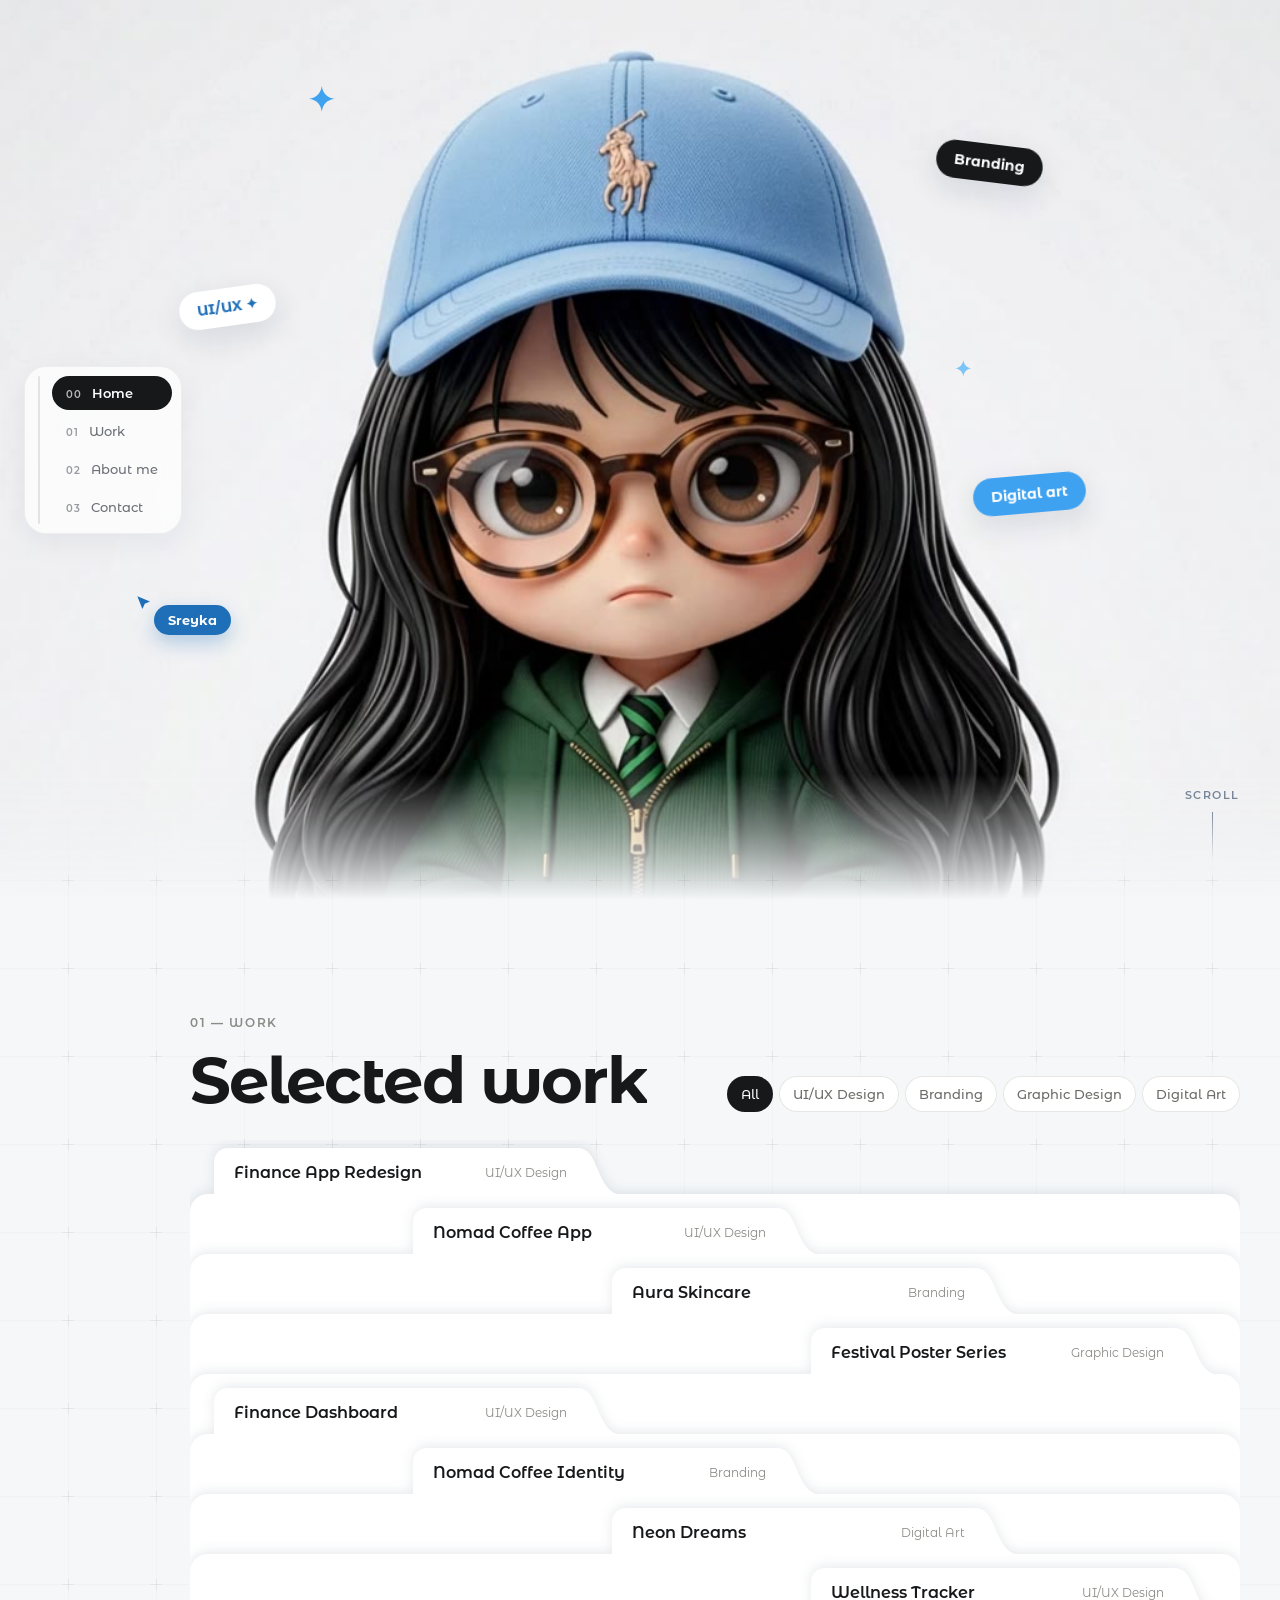
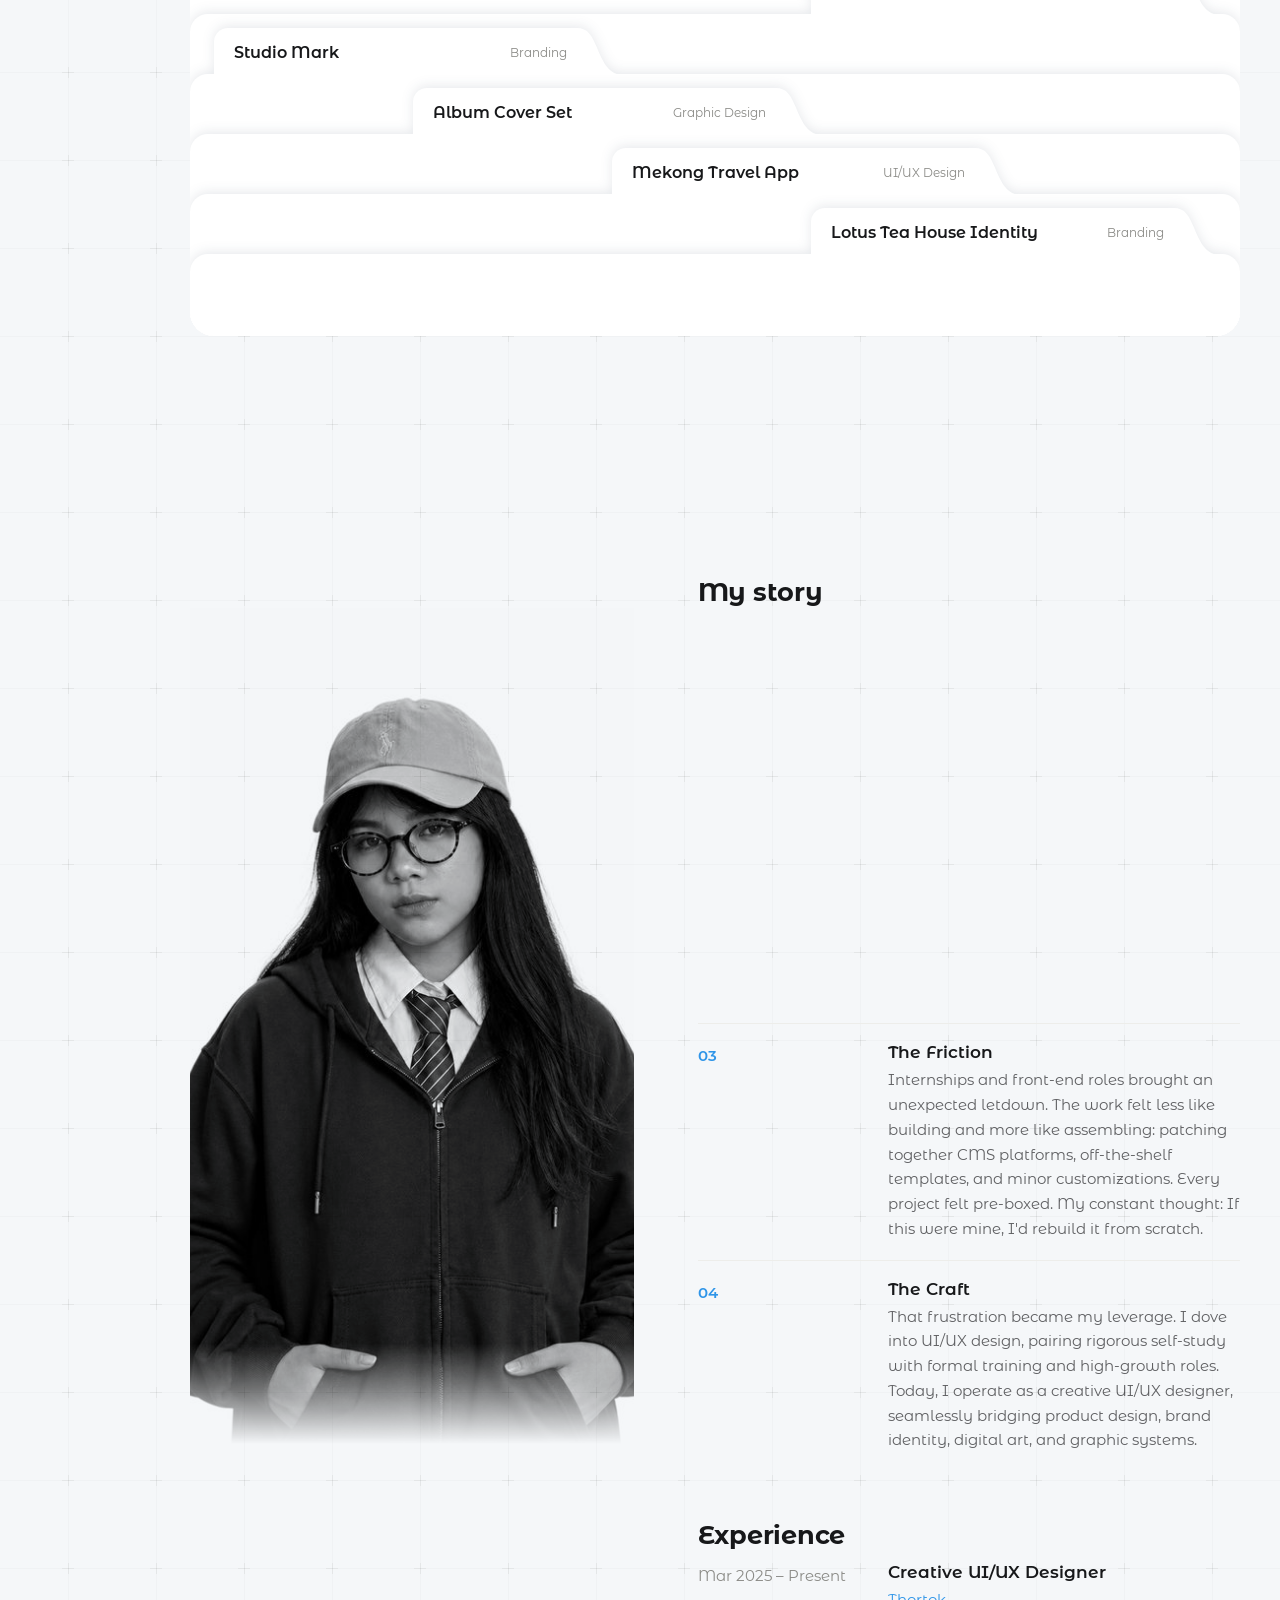
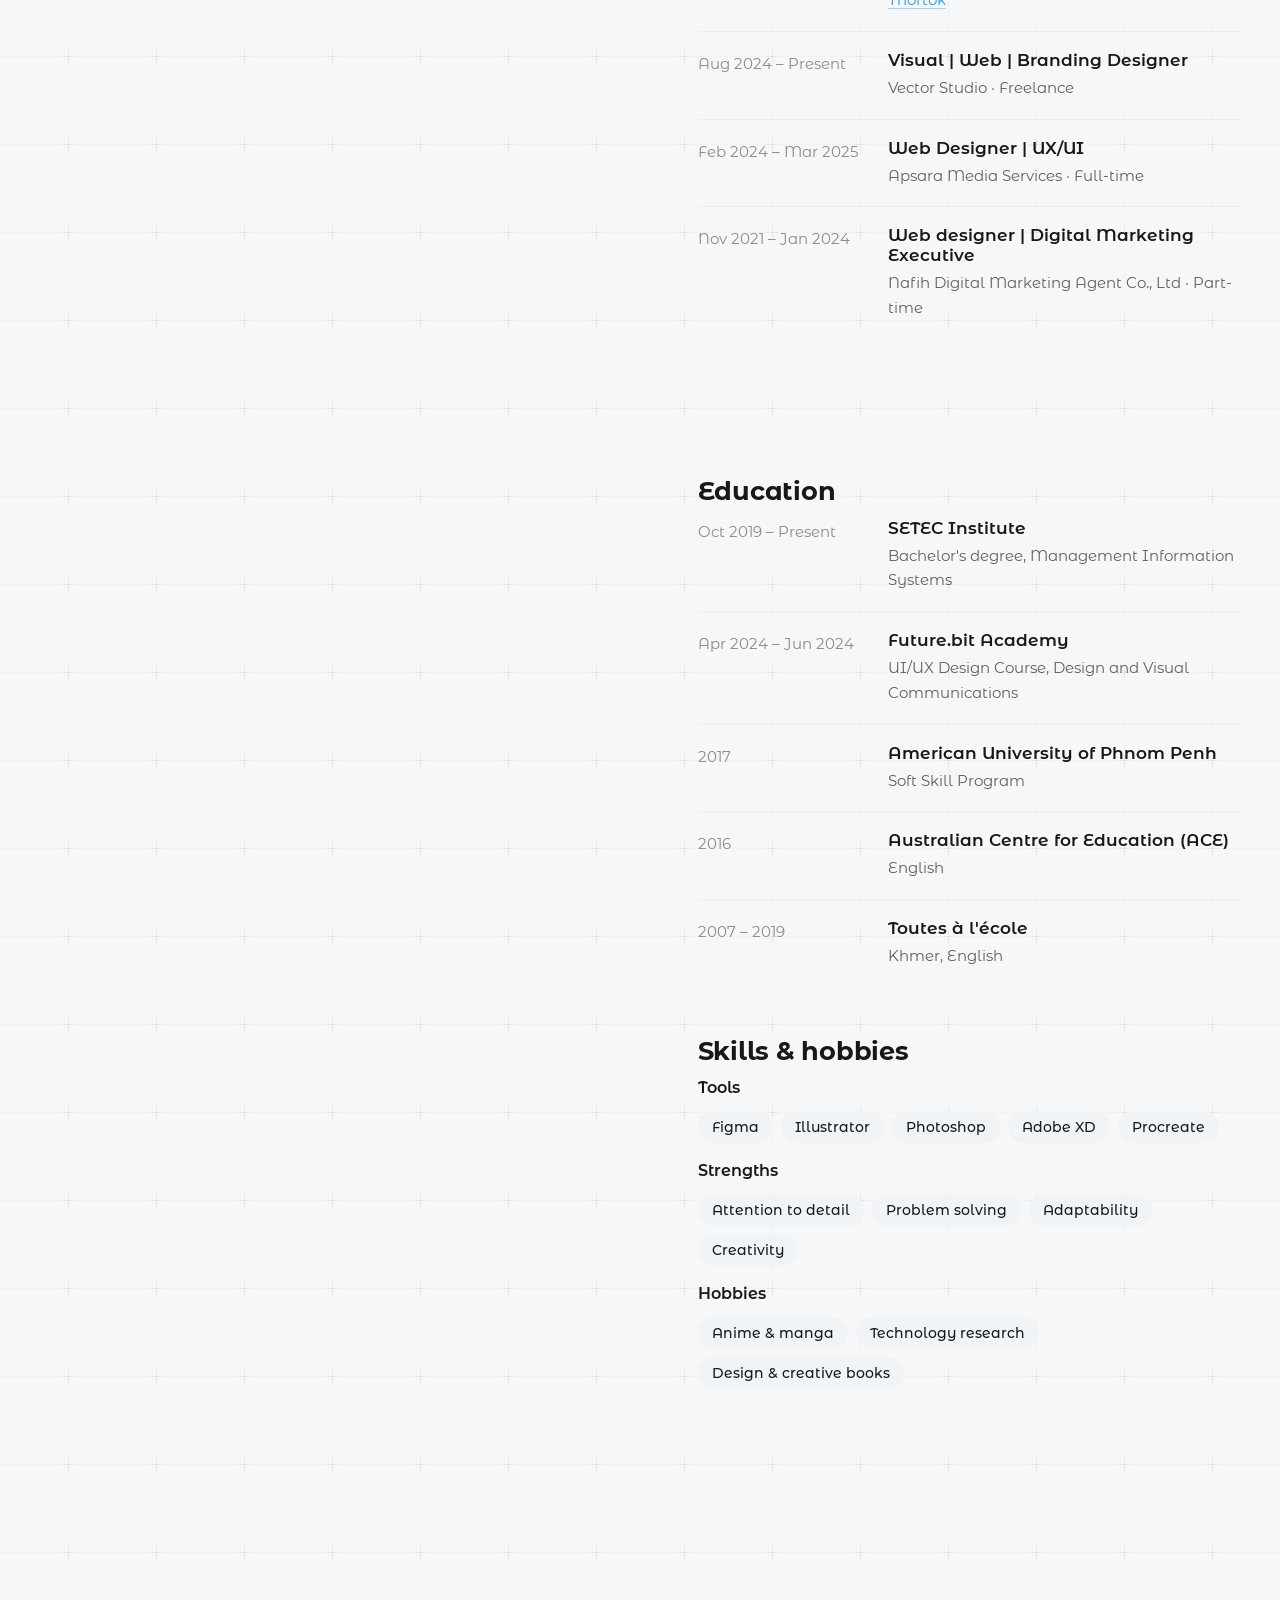
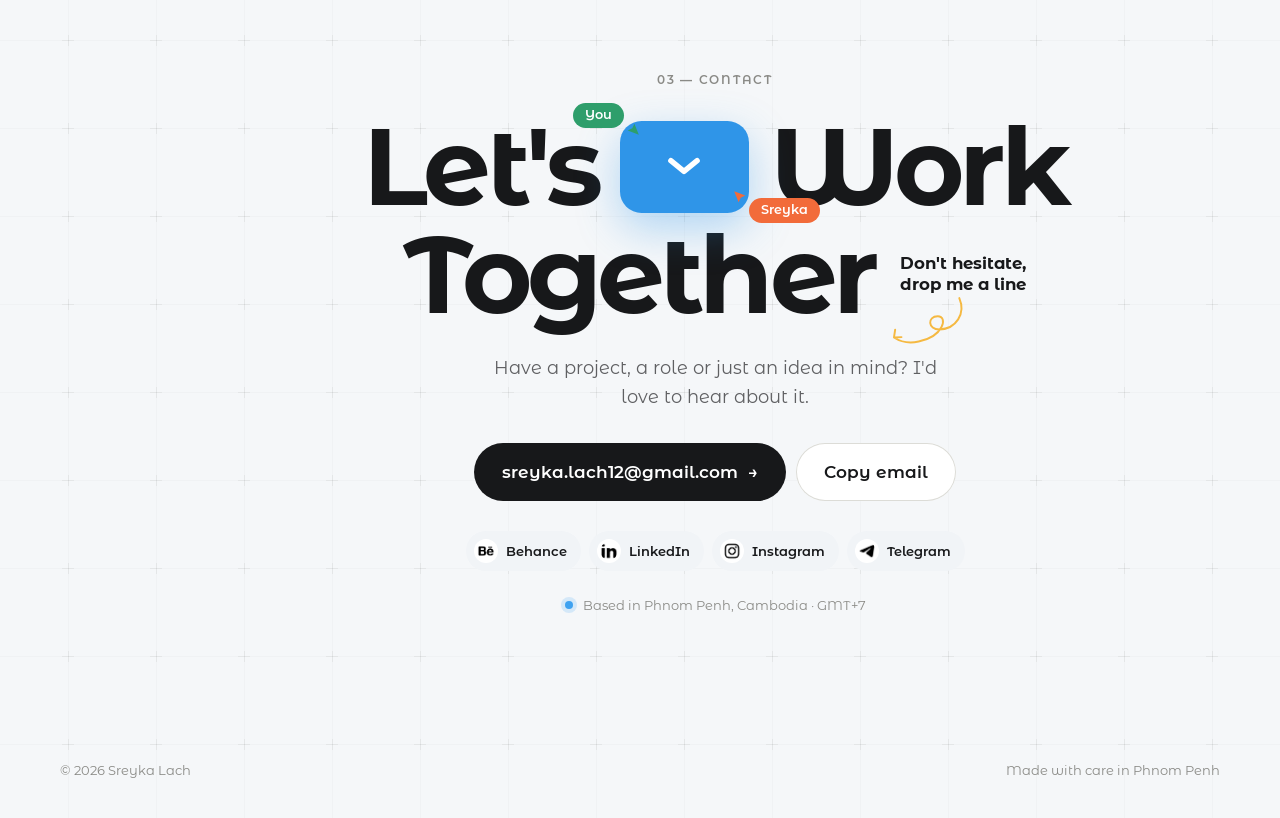
==== commit 0a358fce: "Preview: lighter fades, contact headline with envelope and cursor pills, back button in a bar inside" ====
--- a/preview/index.html
+++ b/preview/index.html
@@ -105,8 +105,21 @@
   <section id="contact" class="section section--last" aria-labelledby="contact-title">
     <div class="contact">
       <p class="eyebrow"><span>03 — Contact</span></p>
-      <h2 id="contact-title" class="contact-title">Let's work <span class="contact-title-accent">together</span></h2>
-      <p class="contact-note">Have a project, a role or just an idea in mind? Don't hesitate, drop me a line.</p>
+      <h2 id="contact-title" class="contact-title">
+        <span class="ct-line">Let's
+          <span class="ct-icon">
+            <span class="ct-cursor ct-cursor--you" aria-hidden="true"><span class="ct-pill">You</span><svg viewBox="0 0 12 12"><path d="M11 11 1.5 7.2 5.4 5.4 7.2 1.5Z"/></svg></span>
+            <a class="ct-envelope" href="mailto:sreyka.lach12@gmail.com" aria-label="Email me"><svg viewBox="0 0 48 48" aria-hidden="true"><path d="M13 19l11 9 11-9" fill="none" stroke="#FFFFFF" stroke-width="4.5" stroke-linecap="round" stroke-linejoin="round"/></svg></a>
+            <span class="ct-cursor ct-cursor--me" aria-hidden="true"><svg viewBox="0 0 12 12"><path d="M1 1 10.5 4.8 6.6 6.6 4.8 10.5Z"/></svg><span class="ct-pill">Sreyka</span></span>
+          </span>
+          Work</span>
+        <span class="ct-line">Together
+          <span class="ct-note">Don't hesitate,<br>drop me a line
+            <svg class="ct-arrow" viewBox="0 0 120 70" aria-hidden="true"><path d="M104 6c6 22-10 40-32 38-16-2-14-20 0-18 14 2 4 28-30 30-12 1-24-3-32-10m0 0 10 1m-10-1 3-10" fill="none" stroke-width="2.6" stroke-linecap="round" stroke-linejoin="round"/></svg>
+          </span>
+        </span>
+      </h2>
+      <p class="contact-note">Have a project, a role or just an idea in mind? I'd love to hear about it.</p>
       <div class="contact-mail">
         <a class="btn btn--dark btn--big" href="mailto:sreyka.lach12@gmail.com">sreyka.lach12@gmail.com <span aria-hidden="true">→</span></a>
         <button type="button" class="btn btn--big copy-btn" id="copy-email" data-email="sreyka.lach12@gmail.com">Copy email</button>
--- a/preview/preview-v4.css
+++ b/preview/preview-v4.css
@@ -686,3 +686,137 @@
 
 .story-col .cv-item { grid-template-columns: 170px 1fr; }
 @media (max-width: 700px) { .story-col .cv-item { grid-template-columns: 1fr; } }
+
+/* ---------- round 10: drawer fixes ---------- */
+/* sheets reach well past the folder in front, so a lifted folder never shows a gap */
+.dfolder-sheet { height: calc(var(--band) + var(--peek) + var(--tab-h) + 60px); }
+/* no floating: the hovered folder stays put, only the ones in front slide down */
+@media (hover: hover) {
+  .dfolder:hover .dfolder-sheet, .dfolder:focus-visible .dfolder-sheet { transform: none; }
+  .dfolder:hover ~ .cabinet-shelf, .dfolder:focus-visible ~ .cabinet-shelf { transform: translateY(var(--peek)); }
+}
+/* simple rounded base instead of the drawer handle */
+.cabinet-shelf {
+  height: 28px; box-shadow: none; border-radius: 0 0 var(--radius) var(--radius);
+  transition: transform .55s cubic-bezier(.2,.7,.2,1);
+}
+.cabinet-shelf::after { content: none; }
+.cabinet { padding-top: 8px; }
+.cabinet { border-radius: 0 0 var(--radius) var(--radius); }
+
+/* ---------- round 11 ---------- */
+/* taller last folder */
+.dfolder:nth-last-child(2) { height: calc(var(--band) + 40px); }
+
+/* hero melts into the page: no seam */
+.hero { background: linear-gradient(180deg, #ECECEE 0%, #ECECEE 55%, var(--page) 100%); }
+.hero-video video {
+  -webkit-mask-image: linear-gradient(180deg, #000 62%, transparent 98%);
+          mask-image: linear-gradient(180deg, #000 62%, transparent 98%);
+}
+
+/* project view: the sheet scrolls on its own below a fixed strip that holds
+   "Back to work", so the button never covers the project; clicking the dim
+   area around the sheet also closes it */
+.pd { overflow: hidden; cursor: zoom-out; }
+.pd-sheet {
+  position: absolute; left: 50%; top: 72px; bottom: 0; width: min(1180px, calc(100% - 48px));
+  margin: 0; transform: translate(-50%, 60px); overflow-y: auto; overscroll-behavior: contain;
+  border-radius: var(--radius) var(--radius) 0 0; cursor: auto;
+}
+.pd.is-open .pd-sheet { transform: translate(-50%, 0); }
+.pd-close {
+  position: absolute; top: 16px; left: max(24px, calc(50% - 590px)); margin: 0; z-index: 3;
+  opacity: 0; transition: opacity .3s ease, background .2s ease, color .2s ease;
+}
+.pd.is-open .pd-close { opacity: 1; }
+.pd-hero { border-radius: var(--radius) var(--radius) 0 0; }
+@media (max-width: 700px) {
+  .pd-sheet { top: 64px; width: 100%; }
+  .pd-close { left: 16px; top: 12px; }
+}
+
+/* About titles: black, sentence case, bigger */
+.cv-card::before {
+  text-transform: none; letter-spacing: -0.01em; color: var(--ink);
+  font-size: clamp(22px, 2vw, 28px); font-weight: 700; margin-bottom: 12px;
+}
+.mini-label { text-transform: none; letter-spacing: 0; color: var(--ink); font-size: 16px; font-weight: 600; }
+
+/* About photo: bottom edge fades into the page instead of a hard cut */
+.about-photo img {
+  -webkit-mask-image: linear-gradient(180deg, #000 70%, transparent 100%);
+          mask-image: linear-gradient(180deg, #000 70%, transparent 100%);
+}
+/* hero fades to transparent, so the page grid shows through and there's no line */
+.hero { background: linear-gradient(180deg, #ECECEE 0%, #ECECEE 45%, rgba(236,236,238,0) 100%); }
+/* photo: soft fade on every edge */
+.about-photo img {
+  -webkit-mask-image: linear-gradient(180deg, transparent 0, #000 8%, #000 70%, transparent 100%), linear-gradient(90deg, transparent 0, #000 6%, #000 94%, transparent 100%);
+  -webkit-mask-composite: source-in;
+          mask-image: linear-gradient(180deg, transparent 0, #000 8%, #000 70%, transparent 100%), linear-gradient(90deg, transparent 0, #000 6%, #000 94%, transparent 100%);
+          mask-composite: intersect;
+}
+.hero-video video { -webkit-mask-image: linear-gradient(180deg, #000 60%, transparent 94%); mask-image: linear-gradient(180deg, #000 60%, transparent 94%); }
+
+/* ---------- round 12 ---------- */
+/* lighter blending: only a short fade at the very bottom */
+.hero-video video { -webkit-mask-image: linear-gradient(180deg, #000 86%, transparent 100%); mask-image: linear-gradient(180deg, #000 86%, transparent 100%); }
+.hero { background: linear-gradient(180deg, #ECECEE 0%, #ECECEE 80%, rgba(236,236,238,0) 100%); }
+.about-photo img {
+  -webkit-mask-image: linear-gradient(180deg, #000 88%, transparent 100%); -webkit-mask-composite: source-over;
+          mask-image: linear-gradient(180deg, #000 88%, transparent 100%); mask-composite: add;
+}
+
+/* project view: "Back to work" in a top bar inside the panel; it stays put while the project scrolls */
+.pd-sheet { top: 24px; border-radius: var(--radius) var(--radius) 0 0; }
+.pd-bar {
+  position: sticky; top: 0; z-index: 3; display: flex; align-items: center;
+  padding: 16px 20px; background: rgba(255,255,255,0.94);
+  backdrop-filter: blur(10px); -webkit-backdrop-filter: blur(10px);
+  border-bottom: 1px solid #EEF0F2;
+}
+.pd-close { position: static; margin: 0; opacity: 1; box-shadow: none; background: var(--chip); }
+.pd-hero { margin: 20px 20px 0; border-radius: 18px; }
+@media (max-width: 700px) {
+  .pd-sheet { top: 0; border-radius: 0; }
+  .pd-bar { padding: 12px 14px; }
+  .pd-hero { margin: 14px 14px 0; border-radius: 14px; }
+}
+
+/* contact: "Let's [envelope] Work / Together" */
+.contact { gap: 26px; }
+.contact-title { max-width: none; font-size: clamp(46px, 8.4vw, 128px); line-height: 1; letter-spacing: -0.045em; }
+.ct-line { display: flex; align-items: center; justify-content: center; flex-wrap: wrap; column-gap: 0.2em; }
+.ct-icon { position: relative; display: inline-flex; }
+.ct-envelope {
+  width: 1.2em; height: 0.86em; border-radius: 0.2em; background: var(--sky);
+  display: inline-flex; align-items: center; justify-content: center;
+  box-shadow: 0 0.14em 0.4em rgba(47,149,232,0.35);
+  animation: ctBreathe 2.4s ease-in-out infinite; transition: transform .25s ease;
+}
+.ct-envelope svg { width: 62%; height: 62%; }
+.ct-envelope:hover, .ct-envelope:focus-visible { animation: none; transform: scale(1.08) rotate(-4deg); }
+.ct-envelope:focus-visible { outline: 3px solid var(--ink); outline-offset: 4px; }
+@keyframes ctBreathe { 0%, 100% { transform: scale(1); } 50% { transform: scale(1.05); } }
+.ct-cursor { position: absolute; display: flex; align-items: center; gap: 2px; pointer-events: none; letter-spacing: 0; }
+.ct-cursor svg { width: 14px; height: 14px; }
+.ct-cursor--you { right: 84%; bottom: 92%; }
+.ct-cursor--you svg { fill: #2E9E6B; align-self: flex-end; margin-bottom: -8px; }
+.ct-cursor--me { left: 88%; top: 84%; }
+.ct-cursor--me svg { fill: #F26B3A; align-self: flex-start; margin-top: -8px; }
+.ct-pill { font-size: clamp(11px, 1vw, 14px); font-weight: 600; line-height: 1; color: #FFFFFF; padding: 6px 12px; border-radius: 999px; }
+.ct-cursor--you .ct-pill { background: #2E9E6B; }
+.ct-cursor--me .ct-pill { background: #F26B3A; }
+.ct-note {
+  position: relative; align-self: center; margin-left: 0.3em; text-align: left;
+  font-size: clamp(13px, 1.3vw, 19px); font-weight: 700; letter-spacing: 0; line-height: 1.3; color: var(--ink);
+}
+.ct-arrow { position: absolute; left: -12%; top: 105%; width: clamp(70px, 7vw, 120px); stroke: #F5B942; transform: rotate(-8deg); }
+.contact-title-accent { color: inherit; }
+@media (max-width: 700px) {
+  .ct-note { flex-basis: 100%; text-align: center; margin: 14px 0 0; }
+  .ct-arrow { display: none; }
+  .ct-pill { padding: 4px 9px; }
+}
+@media (prefers-reduced-motion: reduce) { .ct-envelope { animation: none; } }
